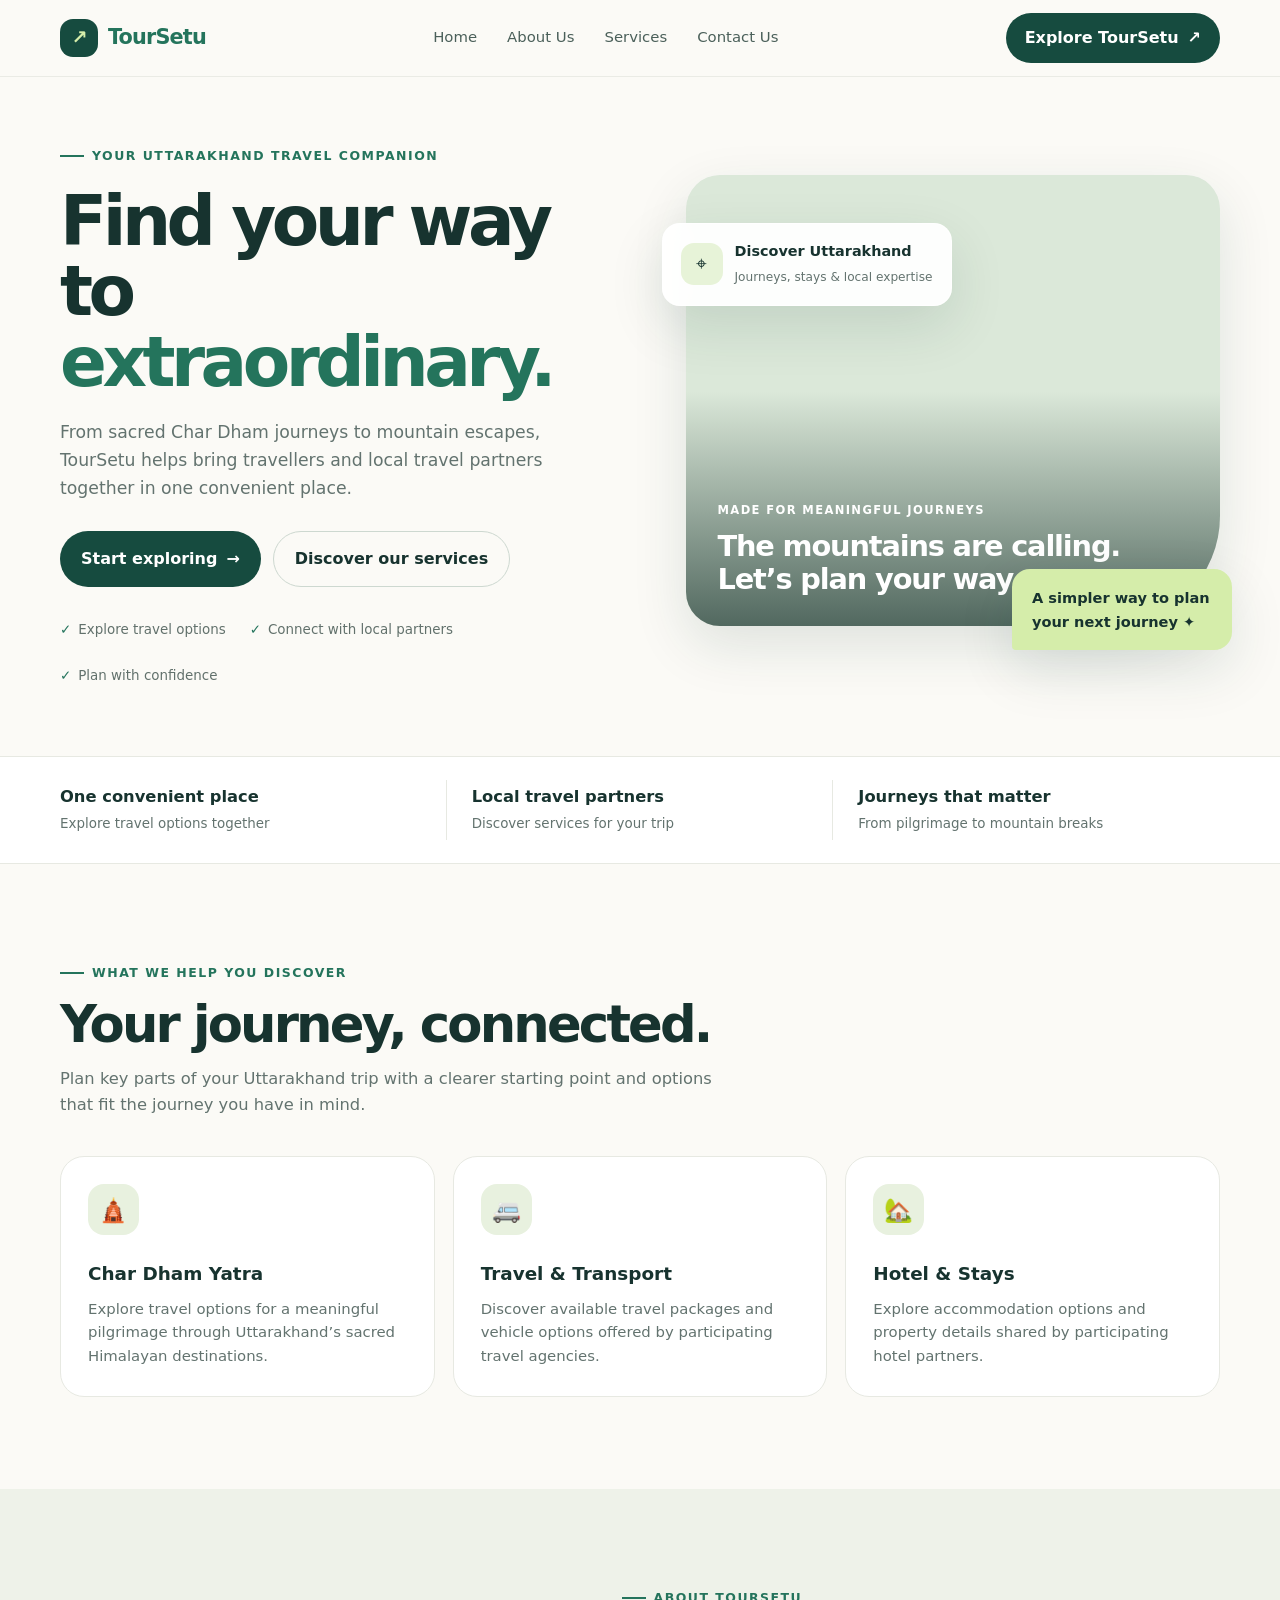
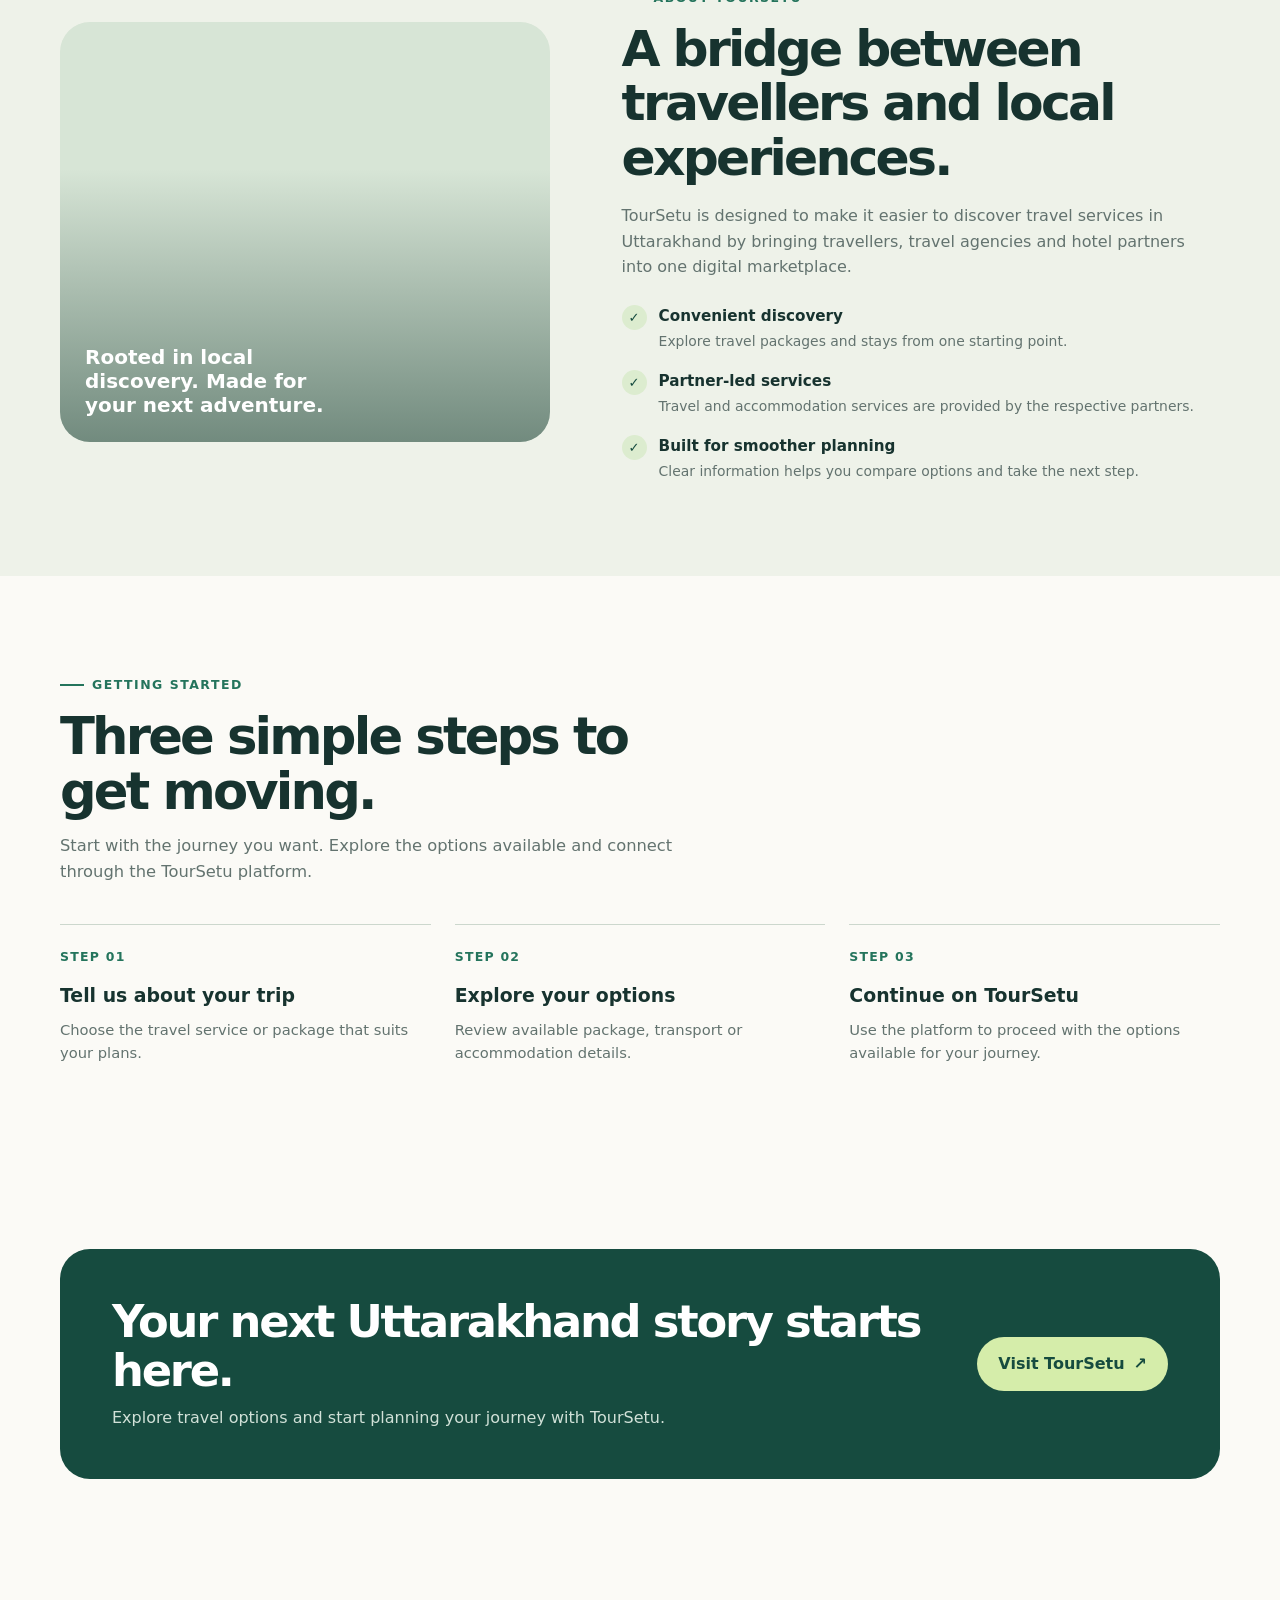
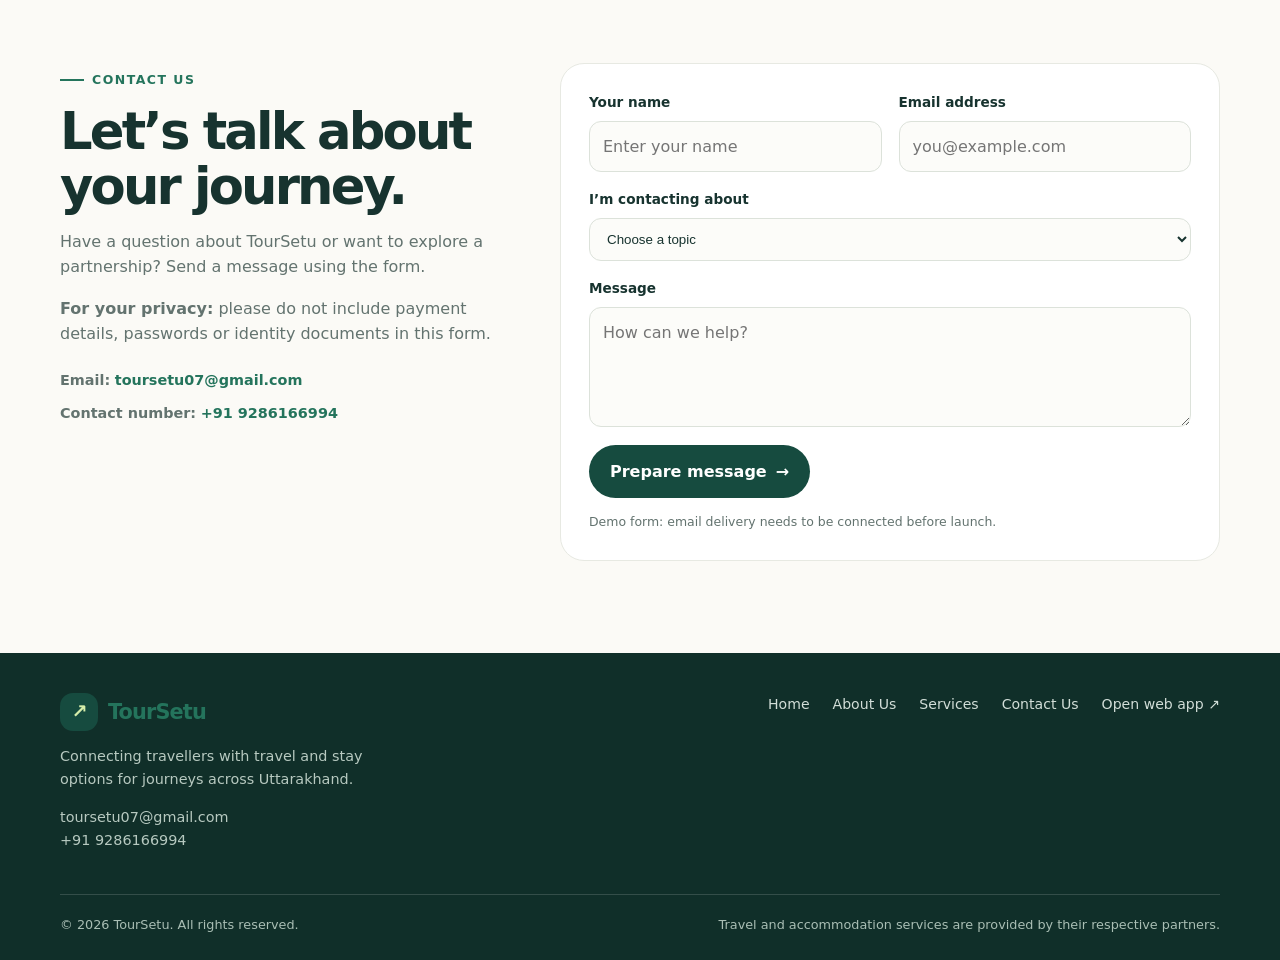
==== company-site/index.html @ 61f57a5e "Show TourSetu email and phone on company website" ====
<!doctype html>
<html lang="en">
<head>
  <meta charset="utf-8">
  <meta name="viewport" content="width=device-width, initial-scale=1">
  <meta name="theme-color" content="#123c35">
  <meta name="description" content="Discover Uttarakhand with TourSetu. Explore Char Dham Yatra travel packages, trusted travel agencies and stays in one place.">
  <title>TourSetu | Your Uttarakhand Journey Starts Here</title>
  <style>
    :root{--ink:#17332f;--muted:#63736f;--green:#164b3f;--green2:#24745c;--lime:#d5edaa;--cream:#fbfaf6;--line:#e7e9e2;--white:#fff;--shadow:0 20px 55px rgba(18,60,53,.12)}
    *{box-sizing:border-box}html{scroll-behavior:smooth;scroll-padding-top:84px}body{margin:0;background:var(--cream);color:var(--ink);font-family:Inter,ui-sans-serif,system-ui,-apple-system,BlinkMacSystemFont,"Segoe UI",sans-serif;line-height:1.6}a{color:inherit;text-decoration:none}button,input,textarea{font:inherit}.wrap{width:min(1160px,calc(100% - 40px));margin-inline:auto}
    .topbar{position:sticky;top:0;z-index:20;background:rgba(251,250,246,.93);backdrop-filter:blur(14px);border-bottom:1px solid rgba(231,233,226,.85)}.nav{height:76px;display:flex;align-items:center;justify-content:space-between;gap:24px}.brand{display:flex;align-items:center;gap:10px;font-weight:850;font-size:1.3rem;letter-spacing:-.04em}.brand-mark{width:38px;height:38px;border-radius:13px;background:var(--green);display:grid;place-items:center;color:var(--lime);font-size:1.2rem}.brand span:last-child{color:var(--green2)}.navlinks{display:flex;align-items:center;gap:30px;color:#4b605a;font-size:.93rem}.navlinks a:hover{color:var(--green2)}.nav-cta,.btn{display:inline-flex;align-items:center;justify-content:center;gap:9px;border:0;border-radius:999px;padding:12px 19px;font-weight:750;transition:transform .2s,background .2s;cursor:pointer}.nav-cta,.btn-primary{background:var(--green);color:white}.nav-cta:hover,.btn-primary:hover{background:#0d372e;transform:translateY(-1px)}.menu-toggle{display:none;border:1px solid var(--line);background:white;border-radius:12px;padding:9px 12px;color:var(--ink)}
    .hero{padding:62px 0 70px;overflow:hidden}.hero-grid{display:grid;grid-template-columns:1fr 1.02fr;gap:54px;align-items:center}.eyebrow{display:inline-flex;align-items:center;gap:8px;color:var(--green2);font-size:.78rem;font-weight:850;letter-spacing:.12em;text-transform:uppercase}.eyebrow:before{content:"";width:24px;height:2px;background:var(--green2)}h1,h2,h3,p{margin-top:0}h1{font-size:clamp(2.8rem,5.4vw,5.2rem);line-height:1.02;letter-spacing:-.065em;margin:20px 0 22px;max-width:630px}h1 em{font-style:normal;color:var(--green2)}.hero-copy{font-size:1.08rem;color:var(--muted);max-width:500px;margin-bottom:29px}.hero-actions{display:flex;gap:12px;flex-wrap:wrap}.btn{padding:14px 21px}.btn-outline{border:1px solid #cdd8d0;background:transparent;color:var(--ink)}.btn-outline:hover{background:#f0f4ed}.trust-row{display:flex;gap:24px;flex-wrap:wrap;margin-top:32px;color:#62716c;font-size:.84rem}.trust-row span{display:flex;align-items:center;gap:7px}.check{color:var(--green2);font-weight:900}
    .hero-visual{min-height:475px;position:relative}.hero-photo{position:absolute;inset:0 0 24px 24px;border-radius:34px 34px 110px 34px;background:#dbe8d9 url('https://images.unsplash.com/photo-1544735716-392fe2489ffa?auto=format&fit=crop&w=1200&q=85') center/cover no-repeat;box-shadow:var(--shadow)}.photo-shade{position:absolute;inset:0;border-radius:inherit;background:linear-gradient(180deg,transparent 48%,rgba(8,36,30,.65))}.photo-caption{position:absolute;bottom:30px;left:32px;right:32px;color:white}.photo-caption small{letter-spacing:.12em;text-transform:uppercase;font-weight:800;font-size:.72rem}.photo-caption h3{font-size:1.8rem;line-height:1.15;margin:8px 0 0;letter-spacing:-.04em}.floating-card{position:absolute;left:0;top:48px;padding:16px 18px;border:1px solid rgba(255,255,255,.75);background:rgba(255,255,255,.94);backdrop-filter:blur(10px);border-radius:18px;box-shadow:var(--shadow);display:flex;align-items:center;gap:12px}.floating-icon{width:42px;height:42px;display:grid;place-items:center;background:#e7f3d8;border-radius:13px;font-size:1.2rem}.floating-card strong{display:block;font-size:.9rem}.floating-card small{color:var(--muted);font-size:.76rem}.floating-note{position:absolute;right:-12px;bottom:0;background:var(--lime);padding:17px 20px;border-radius:18px 18px 18px 4px;max-width:220px;font-weight:750;font-size:.91rem;box-shadow:var(--shadow)}
    .stats{border-block:1px solid var(--line);background:#fff}.stats-grid{display:grid;grid-template-columns:repeat(3,1fr);padding:23px 0}.stat{padding:4px 25px;border-right:1px solid var(--line)}.stat:first-child{padding-left:0}.stat:last-child{border:0}.stat strong{display:block;font-size:1.02rem}.stat span{font-size:.84rem;color:var(--muted)}
    section.content-section{padding:92px 0}.section-head{max-width:660px;margin-bottom:38px}.section-head h2{font-size:clamp(2.1rem,4vw,3.25rem);line-height:1.08;letter-spacing:-.055em;margin:14px 0}.section-head p{color:var(--muted);font-size:1.02rem}.services-grid{display:grid;grid-template-columns:repeat(3,1fr);gap:18px}.service-card{padding:27px;border:1px solid var(--line);border-radius:24px;background:white;transition:transform .2s,box-shadow .2s}.service-card:hover{transform:translateY(-4px);box-shadow:var(--shadow)}.service-icon{width:51px;height:51px;border-radius:16px;display:grid;place-items:center;background:#e8f1df;font-size:1.45rem;margin-bottom:24px}.service-card h3{font-size:1.15rem;margin-bottom:9px}.service-card p{font-size:.93rem;color:var(--muted);margin-bottom:0}.about{background:#eef2e9}.about-grid{display:grid;grid-template-columns:.9fr 1.1fr;gap:72px;align-items:center}.about-art{min-height:420px;border-radius:30px;background:#d7e5d6 url('https://images.unsplash.com/photo-1519681393784-d120267933ba?auto=format&fit=crop&w=1000&q=85') center/cover no-repeat;position:relative;overflow:hidden}.about-art:after{content:"";position:absolute;inset:0;background:linear-gradient(180deg,transparent 35%,rgba(13,49,39,.5))}.about-label{position:absolute;z-index:1;bottom:25px;left:25px;color:#fff;font-size:1.25rem;font-weight:800;max-width:250px;line-height:1.2}.about-copy h2{font-size:clamp(2.1rem,4vw,3.15rem);line-height:1.08;letter-spacing:-.055em;margin:14px 0 18px}.about-copy p{color:var(--muted)}.value-list{list-style:none;padding:0;margin:24px 0 0;display:grid;gap:15px}.value-list li{display:flex;gap:12px;align-items:flex-start}.value-list .checkmark{flex:0 0 25px;width:25px;height:25px;border-radius:50%;background:#dceccf;display:grid;place-items:center;color:var(--green);font-size:.82rem;font-weight:900;margin-top:1px}.value-list strong{display:block;font-size:.95rem}.value-list small{color:var(--muted);font-size:.87rem}
    .steps-grid{display:grid;grid-template-columns:repeat(3,1fr);gap:24px}.step{border-top:1px solid #ccd7cd;padding-top:22px}.step-num{font-size:.78rem;color:var(--green2);font-weight:900;letter-spacing:.1em}.step h3{margin:13px 0 8px;font-size:1.18rem}.step p{font-size:.92rem;color:var(--muted);margin-bottom:0}
    .cta-band{background:var(--green);color:white;border-radius:30px;padding:48px 52px;display:flex;justify-content:space-between;align-items:center;gap:30px}.cta-band h2{font-size:clamp(1.8rem,3.5vw,2.8rem);line-height:1.1;letter-spacing:-.05em;margin:0 0 10px}.cta-band p{color:#d1e1d8;margin:0;max-width:570px}.cta-band .btn{background:var(--lime);color:var(--green);white-space:nowrap}.contact-grid{display:grid;grid-template-columns:.8fr 1.2fr;gap:60px}.contact-info h2{font-size:clamp(2.1rem,4vw,3.2rem);line-height:1.08;letter-spacing:-.055em;margin:14px 0}.contact-info p{color:var(--muted)}.contact-details{display:grid;gap:10px;margin-top:22px}.contact-details a{color:var(--green2);font-weight:750;overflow-wrap:anywhere}.contact-details a:hover{text-decoration:underline}.contact-details span{font-size:.9rem;color:var(--muted)}.contact-panel{background:#fff;border:1px solid var(--line);border-radius:24px;padding:28px}.form-grid{display:grid;grid-template-columns:1fr 1fr;gap:17px}.field{display:grid;gap:7px}.field.full{grid-column:1/-1}.field label{font-size:.85rem;font-weight:750}.field input,.field textarea,.field select{width:100%;border:1px solid #dce2da;background:#fcfcf9;border-radius:12px;padding:12px 13px;color:var(--ink);outline:none}.field input:focus,.field textarea:focus,.field select:focus{border-color:var(--green2);box-shadow:0 0 0 3px rgba(36,116,92,.12)}.field textarea{min-height:120px;resize:vertical}.form-foot{display:flex;align-items:center;gap:14px;flex-wrap:wrap;margin-top:18px}.form-note{font-size:.78rem;color:var(--muted)}.notice{display:none;margin-top:14px;padding:12px 14px;background:#f0f5e9;border-radius:12px;color:var(--green);font-size:.9rem}.footer{background:#102f29;color:#fff;padding:40px 0 24px}.footer-top{display:flex;justify-content:space-between;gap:30px;align-items:flex-start;padding-bottom:28px}.footer .brand{color:white}.footer p{color:#b7c9c0;max-width:360px;font-size:.9rem;margin-top:14px}.footer-links{display:flex;gap:23px;flex-wrap:wrap;color:#d2ded8;font-size:.88rem}.footer-bottom{border-top:1px solid rgba(255,255,255,.15);padding-top:20px;display:flex;justify-content:space-between;gap:15px;flex-wrap:wrap;color:#a9beb4;font-size:.8rem}
    @media(max-width:900px){.hero-grid{grid-template-columns:1fr;gap:34px}.hero{padding-top:45px}.hero-copy{max-width:650px}.hero-visual{min-height:430px}.hero-photo{inset:0 8px 20px 18px}.floating-note{right:0}.about-grid{gap:35px}.contact-grid{gap:30px}.cta-band{padding:38px}.navlinks{gap:18px}}
    @media(max-width:700px){.wrap{width:min(100% - 30px,560px)}.nav{height:68px}.menu-toggle{display:inline-flex}.nav-cta{display:none}.navlinks{display:none;position:absolute;top:68px;left:0;right:0;background:var(--cream);padding:18px 22px 24px;border-bottom:1px solid var(--line);flex-direction:column;align-items:stretch;gap:0}.navlinks.open{display:flex}.navlinks a{padding:12px 4px}.navlinks a:last-child{display:block}.hero{padding:40px 0 48px}h1{font-size:clamp(2.65rem,12vw,4rem)}.hero-copy{font-size:1rem}.hero-visual{min-height:350px}.hero-photo{border-radius:26px 26px 75px 26px;inset:0 0 18px 8px}.floating-card{top:22px;padding:12px}.floating-icon{width:36px;height:36px}.floating-note{right:0;max-width:175px;font-size:.8rem;padding:13px 14px}.photo-caption{left:22px;bottom:24px}.photo-caption h3{font-size:1.45rem}.stats-grid{grid-template-columns:1fr;gap:0;padding:10px 0}.stat,.stat:first-child{padding:13px 2px;border-right:0;border-bottom:1px solid var(--line)}.stat:last-child{border-bottom:0}.services-grid,.steps-grid{grid-template-columns:1fr}.service-card{padding:23px}.content-section{padding:65px 0!important}.about-grid,.contact-grid{grid-template-columns:1fr}.about-art{min-height:300px;order:2}.about-copy{order:1}.cta-band{padding:30px 24px;display:block}.cta-band .btn{margin-top:22px}.contact-panel{padding:20px}.form-grid{grid-template-columns:1fr}.field.full{grid-column:auto}.footer-top{display:block}.footer-links{margin-top:24px;gap:15px}.footer-bottom{display:block}.footer-bottom span{display:block;margin-top:7px}}
    @media(prefers-reduced-motion:reduce){*,*::before,*::after{scroll-behavior:auto!important;transition:none!important}}
  </style>
</head>
<body>
  <header class="topbar">
    <div class="wrap nav">
      <a class="brand" href="#home" aria-label="TourSetu home"><span class="brand-mark" aria-hidden="true">↗</span><span>Tour<span>Setu</span></span></a>
      <button class="menu-toggle" type="button" aria-expanded="false" aria-controls="navlinks">Menu ☰</button>
      <nav class="navlinks" id="navlinks" aria-label="Main navigation">
        <a href="#home">Home</a><a href="#about">About Us</a><a href="#services">Services</a><a href="#contact">Contact Us</a>
      </nav>
      <a class="nav-cta" href="https://toursetu.pages.dev/" target="_blank" rel="noopener noreferrer">Explore TourSetu <span aria-hidden="true">↗</span></a>
    </div>
  </header>
  <main>
    <section class="hero" id="home">
      <div class="wrap hero-grid">
        <div>
          <div class="eyebrow">Your Uttarakhand travel companion</div>
          <h1>Find your way to <em>extraordinary.</em></h1>
          <p class="hero-copy">From sacred Char Dham journeys to mountain escapes, TourSetu helps bring travellers and local travel partners together in one convenient place.</p>
          <div class="hero-actions"><a class="btn btn-primary" href="https://toursetu.pages.dev/" target="_blank" rel="noopener noreferrer">Start exploring <span aria-hidden="true">→</span></a><a class="btn btn-outline" href="#services">Discover our services</a></div>
          <div class="trust-row"><span><b class="check">✓</b> Explore travel options</span><span><b class="check">✓</b> Connect with local partners</span><span><b class="check">✓</b> Plan with confidence</span></div>
        </div>
        <div class="hero-visual" aria-label="Scenic Himalayan mountains">
          <div class="hero-photo"><div class="photo-shade"></div><div class="photo-caption"><small>Made for meaningful journeys</small><h3>The mountains are calling.<br>Let’s plan your way.</h3></div></div>
          <div class="floating-card"><div class="floating-icon" aria-hidden="true">⌖</div><div><strong>Discover Uttarakhand</strong><small>Journeys, stays & local expertise</small></div></div>
          <div class="floating-note">A simpler way to plan your next journey ✦</div>
        </div>
      </div>
    </section>
    <div class="stats"><div class="wrap stats-grid"><div class="stat"><strong>One convenient place</strong><span>Explore travel options together</span></div><div class="stat"><strong>Local travel partners</strong><span>Discover services for your trip</span></div><div class="stat"><strong>Journeys that matter</strong><span>From pilgrimage to mountain breaks</span></div></div></div>
    <section class="content-section" id="services">
      <div class="wrap">
        <div class="section-head"><div class="eyebrow">What we help you discover</div><h2>Your journey, connected.</h2><p>Plan key parts of your Uttarakhand trip with a clearer starting point and options that fit the journey you have in mind.</p></div>
        <div class="services-grid">
          <article class="service-card"><div class="service-icon" aria-hidden="true">🛕</div><h3>Char Dham Yatra</h3><p>Explore travel options for a meaningful pilgrimage through Uttarakhand’s sacred Himalayan destinations.</p></article>
          <article class="service-card"><div class="service-icon" aria-hidden="true">🚐</div><h3>Travel & Transport</h3><p>Discover available travel packages and vehicle options offered by participating travel agencies.</p></article>
          <article class="service-card"><div class="service-icon" aria-hidden="true">🏡</div><h3>Hotel & Stays</h3><p>Explore accommodation options and property details shared by participating hotel partners.</p></article>
        </div>
      </div>
    </section>
    <section class="content-section about" id="about">
      <div class="wrap about-grid">
        <div class="about-art" role="img" aria-label="A dramatic Himalayan mountain landscape"><div class="about-label">Rooted in local discovery. Made for your next adventure.</div></div>
        <div class="about-copy"><div class="eyebrow">About TourSetu</div><h2>A bridge between travellers and local experiences.</h2><p>TourSetu is designed to make it easier to discover travel services in Uttarakhand by bringing travellers, travel agencies and hotel partners into one digital marketplace.</p><ul class="value-list"><li><span class="checkmark">✓</span><div><strong>Convenient discovery</strong><small>Explore travel packages and stays from one starting point.</small></div></li><li><span class="checkmark">✓</span><div><strong>Partner-led services</strong><small>Travel and accommodation services are provided by the respective partners.</small></div></li><li><span class="checkmark">✓</span><div><strong>Built for smoother planning</strong><small>Clear information helps you compare options and take the next step.</small></div></li></ul></div>
      </div>
    </section>
    <section class="content-section" id="how-it-works">
      <div class="wrap"><div class="section-head"><div class="eyebrow">Getting started</div><h2>Three simple steps to get moving.</h2><p>Start with the journey you want. Explore the options available and connect through the TourSetu platform.</p></div>
        <div class="steps-grid"><article class="step"><div class="step-num">STEP 01</div><h3>Tell us about your trip</h3><p>Choose the travel service or package that suits your plans.</p></article><article class="step"><div class="step-num">STEP 02</div><h3>Explore your options</h3><p>Review available package, transport or accommodation details.</p></article><article class="step"><div class="step-num">STEP 03</div><h3>Continue on TourSetu</h3><p>Use the platform to proceed with the options available for your journey.</p></article></div>
      </div>
    </section>
    <section class="content-section" aria-label="Explore TourSetu"><div class="wrap"><div class="cta-band"><div><h2>Your next Uttarakhand story starts here.</h2><p>Explore travel options and start planning your journey with TourSetu.</p></div><a class="btn" href="https://toursetu.pages.dev/" target="_blank" rel="noopener noreferrer">Visit TourSetu <span aria-hidden="true">↗</span></a></div></div></section>
    <section class="content-section" id="contact">
      <div class="wrap contact-grid"><div class="contact-info"><div class="eyebrow">Contact us</div><h2>Let’s talk about your journey.</h2><p>Have a question about TourSetu or want to explore a partnership? Send a message using the form.</p><p><strong>For your privacy:</strong> please do not include payment details, passwords or identity documents in this form.</p><div class="contact-details" aria-label="TourSetu contact details"><span><strong>Email:</strong> <a href="mailto:toursetu07@gmail.com">toursetu07@gmail.com</a></span><span><strong>Contact number:</strong> <a href="tel:+919286166994">+91 9286166994</a></span></div></div>
        <div class="contact-panel"><form id="contact-form"><div class="form-grid"><div class="field"><label for="name">Your name</label><input id="name" name="name" autocomplete="name" required maxlength="100" placeholder="Enter your name"></div><div class="field"><label for="email">Email address</label><input id="email" name="email" type="email" autocomplete="email" required maxlength="254" placeholder="you@example.com"></div><div class="field full"><label for="topic">I’m contacting about</label><select id="topic" name="topic" required><option value="">Choose a topic</option><option>Travel enquiry</option><option>Hotel partnership</option><option>Travel agency partnership</option><option>General question</option></select></div><div class="field full"><label for="message">Message</label><textarea id="message" name="message" required maxlength="2000" placeholder="How can we help?"></textarea></div></div><div class="form-foot"><button class="btn btn-primary" type="submit">Prepare message <span aria-hidden="true">→</span></button><span class="form-note">Demo form: email delivery needs to be connected before launch.</span></div><div class="notice" id="form-notice" role="status" aria-live="polite"></div></form></div>
      </div>
    </section>
  </main>
  <footer class="footer"><div class="wrap"><div class="footer-top"><div><a class="brand" href="#home"><span class="brand-mark" aria-hidden="true">↗</span><span>Tour<span>Setu</span></span></a><p>Connecting travellers with travel and stay options for journeys across Uttarakhand.</p><p><a href="mailto:toursetu07@gmail.com">toursetu07@gmail.com</a><br><a href="tel:+919286166994">+91 9286166994</a></p></div><nav class="footer-links" aria-label="Footer navigation"><a href="#home">Home</a><a href="#about">About Us</a><a href="#services">Services</a><a href="#contact">Contact Us</a><a href="https://toursetu.pages.dev/" target="_blank" rel="noopener noreferrer">Open web app ↗</a></nav></div><div class="footer-bottom"><span>© <span id="year"></span> TourSetu. All rights reserved.</span><span>Travel and accommodation services are provided by their respective partners.</span></div></div></footer>
  <script>
    (() => {
      const toggle = document.querySelector('.menu-toggle');
      const nav = document.querySelector('#navlinks');
      toggle.addEventListener('click', () => {
        const open = nav.classList.toggle('open');
        toggle.setAttribute('aria-expanded', String(open));
        toggle.textContent = open ? 'Close ✕' : 'Menu ☰';
      });
      nav.querySelectorAll('a').forEach(link => link.addEventListener('click', () => {
        nav.classList.remove('open');
        toggle.setAttribute('aria-expanded', 'false');
        toggle.textContent = 'Menu ☰';
      }));
      document.querySelector('#year').textContent = new Date().getFullYear();
      document.querySelector('#contact-form').addEventListener('submit', event => {
        event.preventDefault();
        const form = event.currentTarget;
        if (!form.reportValidity()) return;
        const notice = document.querySelector('#form-notice');
        notice.textContent = 'Thanks! The page design is ready, but this demo form does not send or store messages yet. Connect an approved email service or secure backend before publishing.';
        notice.style.display = 'block';
      });
    })();
  </script>
</body>
</html>
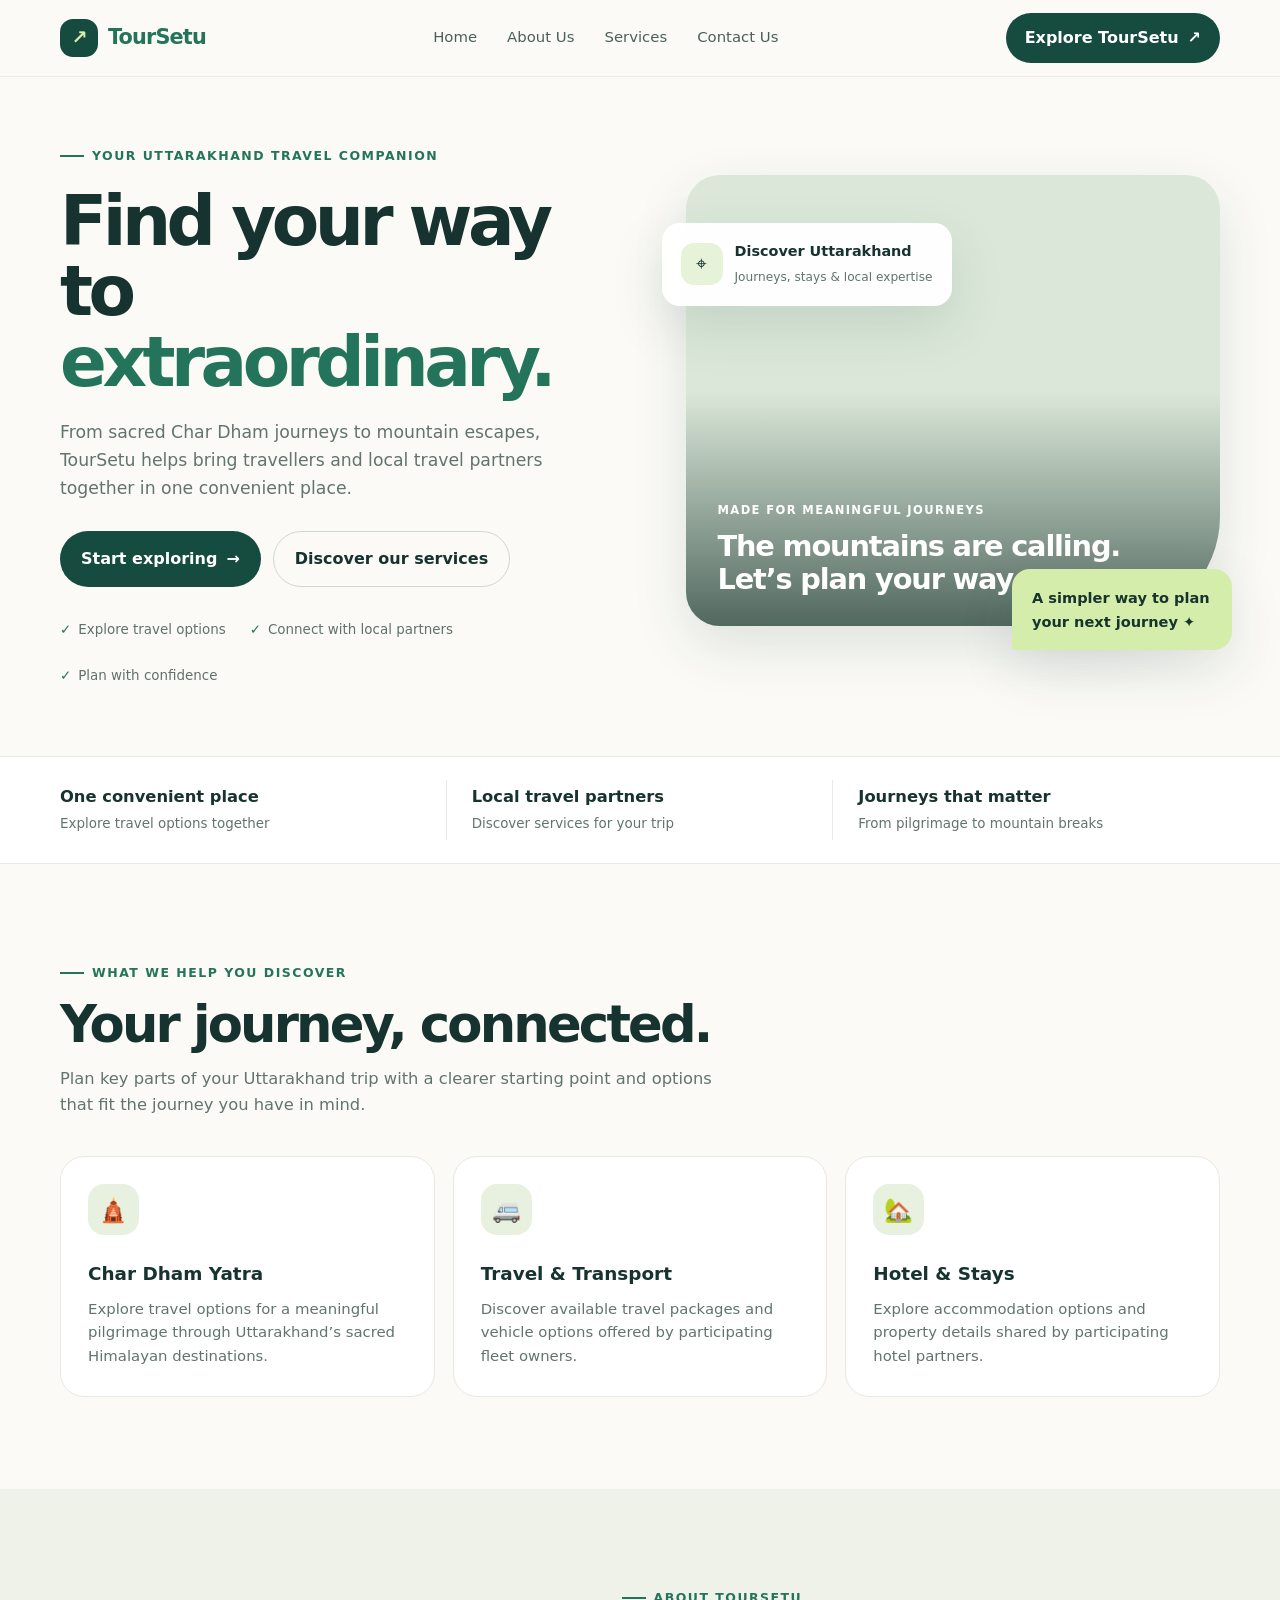
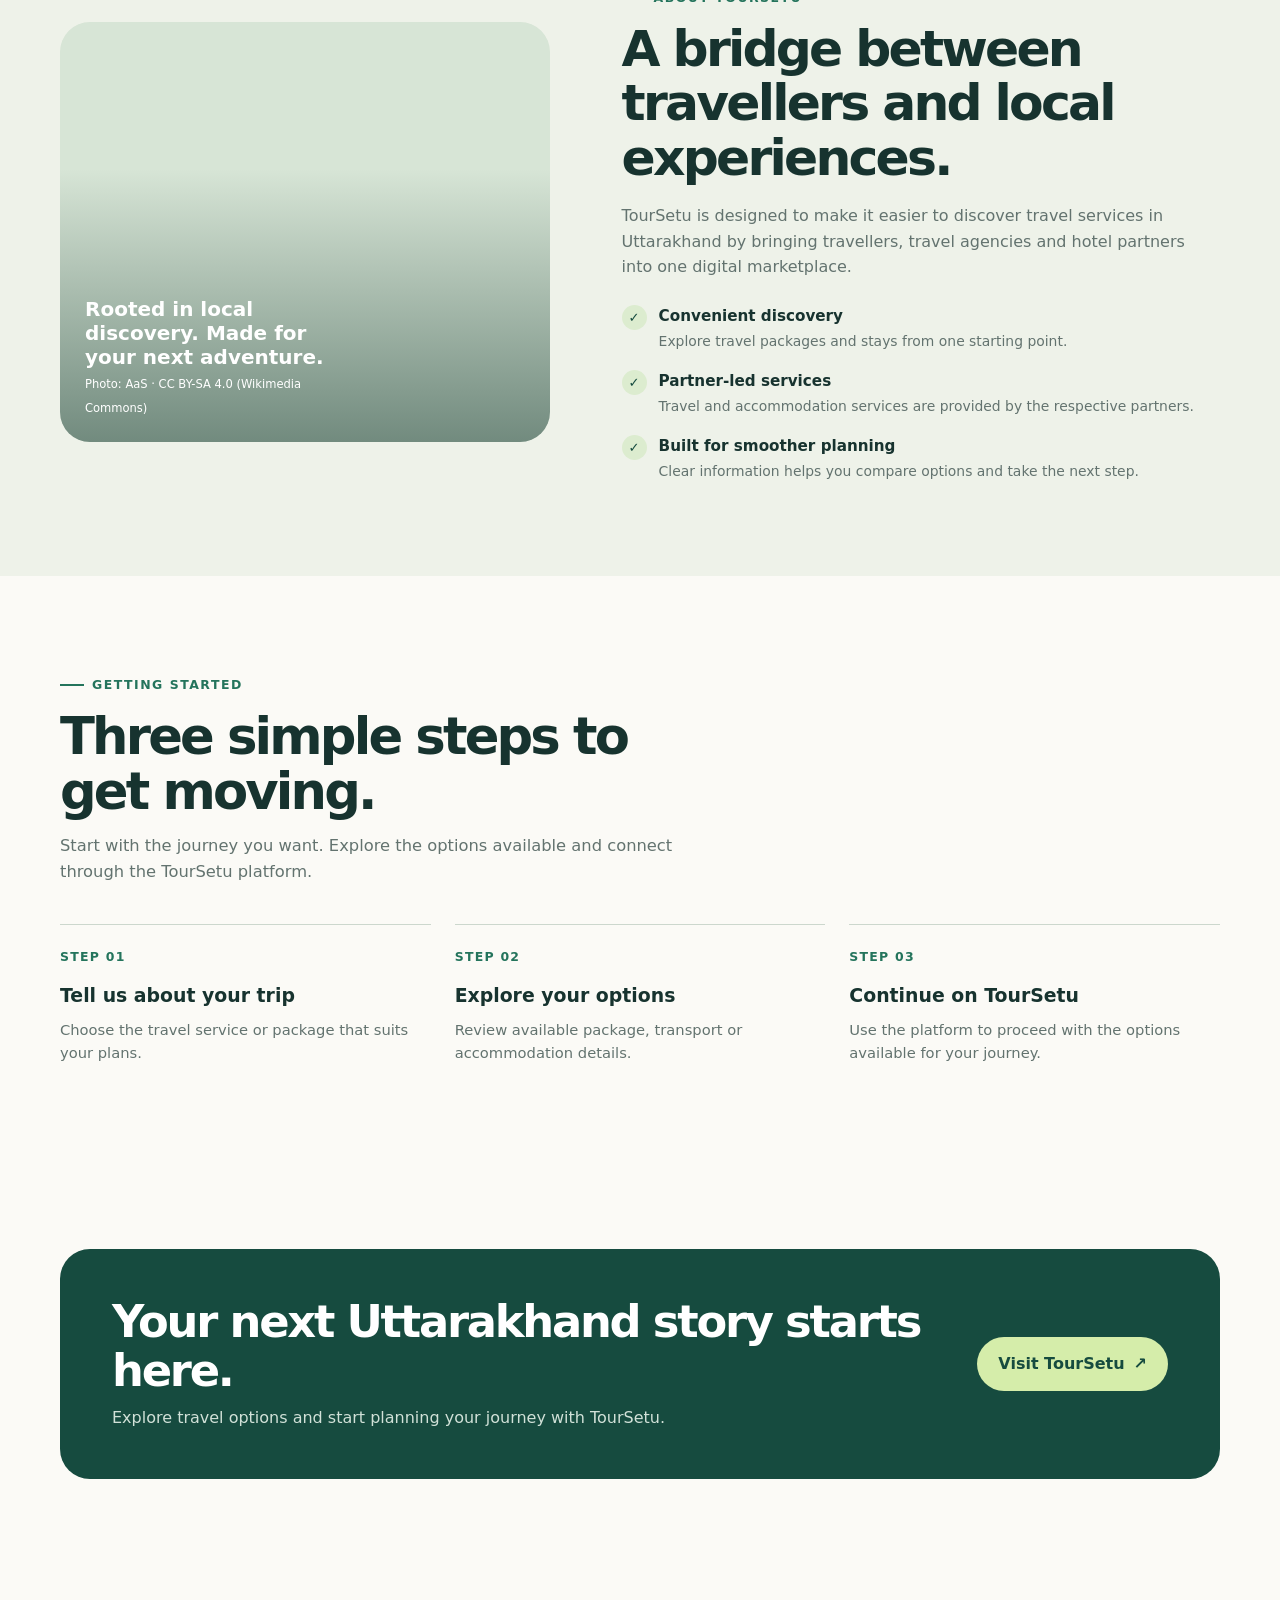
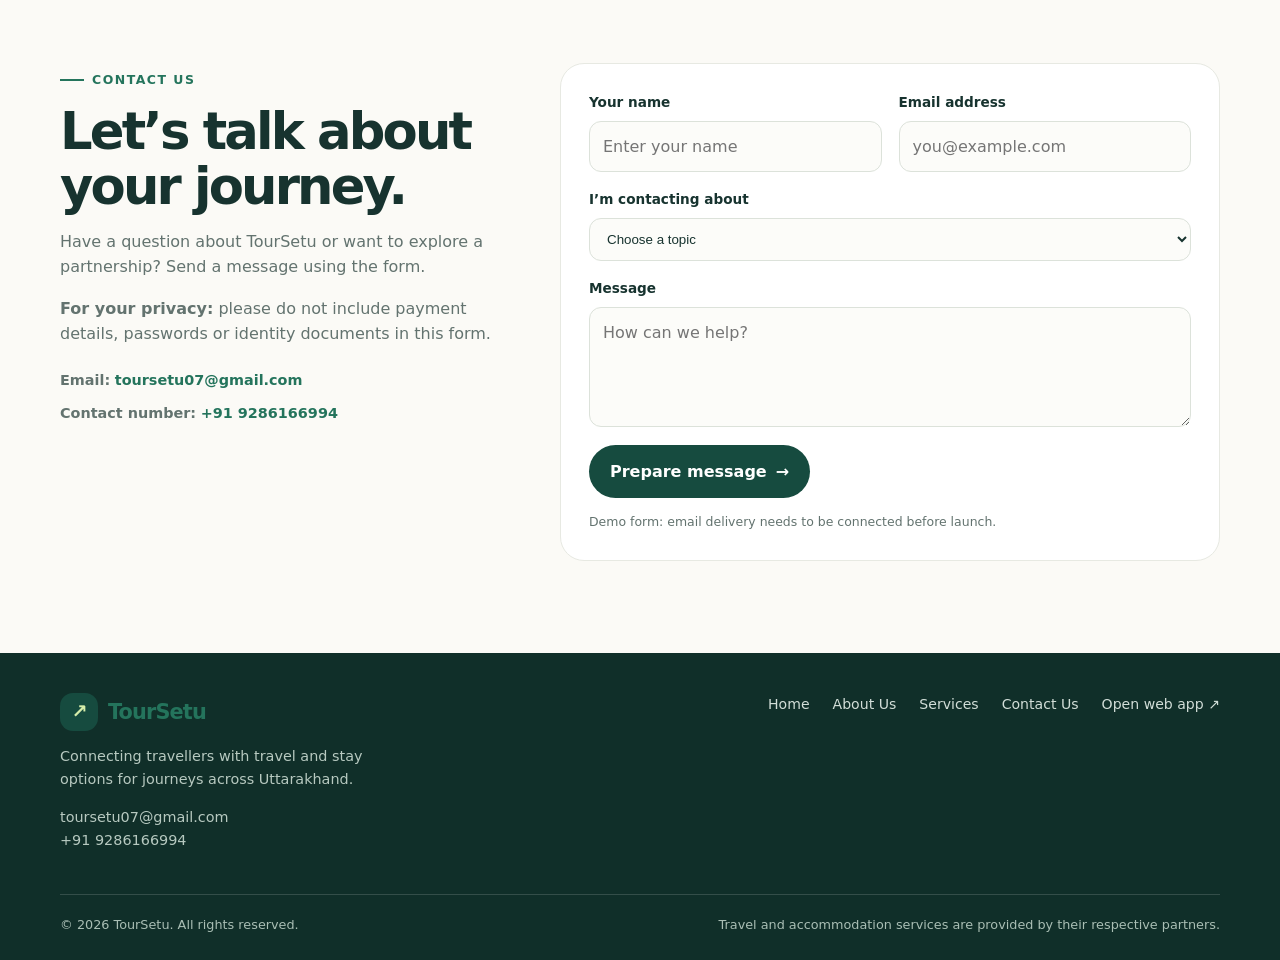
==== commit cd549ba4: "Use Yamunotri temple image and update fleet owner wording" ====
--- a/company-site/index.html
+++ b/company-site/index.html
@@ -13,7 +13,7 @@
     .hero{padding:62px 0 70px;overflow:hidden}.hero-grid{display:grid;grid-template-columns:1fr 1.02fr;gap:54px;align-items:center}.eyebrow{display:inline-flex;align-items:center;gap:8px;color:var(--green2);font-size:.78rem;font-weight:850;letter-spacing:.12em;text-transform:uppercase}.eyebrow:before{content:"";width:24px;height:2px;background:var(--green2)}h1,h2,h3,p{margin-top:0}h1{font-size:clamp(2.8rem,5.4vw,5.2rem);line-height:1.02;letter-spacing:-.065em;margin:20px 0 22px;max-width:630px}h1 em{font-style:normal;color:var(--green2)}.hero-copy{font-size:1.08rem;color:var(--muted);max-width:500px;margin-bottom:29px}.hero-actions{display:flex;gap:12px;flex-wrap:wrap}.btn{padding:14px 21px}.btn-outline{border:1px solid #cdd8d0;background:transparent;color:var(--ink)}.btn-outline:hover{background:#f0f4ed}.trust-row{display:flex;gap:24px;flex-wrap:wrap;margin-top:32px;color:#62716c;font-size:.84rem}.trust-row span{display:flex;align-items:center;gap:7px}.check{color:var(--green2);font-weight:900}
     .hero-visual{min-height:475px;position:relative}.hero-photo{position:absolute;inset:0 0 24px 24px;border-radius:34px 34px 110px 34px;background:#dbe8d9 url('https://images.unsplash.com/photo-1544735716-392fe2489ffa?auto=format&fit=crop&w=1200&q=85') center/cover no-repeat;box-shadow:var(--shadow)}.photo-shade{position:absolute;inset:0;border-radius:inherit;background:linear-gradient(180deg,transparent 48%,rgba(8,36,30,.65))}.photo-caption{position:absolute;bottom:30px;left:32px;right:32px;color:white}.photo-caption small{letter-spacing:.12em;text-transform:uppercase;font-weight:800;font-size:.72rem}.photo-caption h3{font-size:1.8rem;line-height:1.15;margin:8px 0 0;letter-spacing:-.04em}.floating-card{position:absolute;left:0;top:48px;padding:16px 18px;border:1px solid rgba(255,255,255,.75);background:rgba(255,255,255,.94);backdrop-filter:blur(10px);border-radius:18px;box-shadow:var(--shadow);display:flex;align-items:center;gap:12px}.floating-icon{width:42px;height:42px;display:grid;place-items:center;background:#e7f3d8;border-radius:13px;font-size:1.2rem}.floating-card strong{display:block;font-size:.9rem}.floating-card small{color:var(--muted);font-size:.76rem}.floating-note{position:absolute;right:-12px;bottom:0;background:var(--lime);padding:17px 20px;border-radius:18px 18px 18px 4px;max-width:220px;font-weight:750;font-size:.91rem;box-shadow:var(--shadow)}
     .stats{border-block:1px solid var(--line);background:#fff}.stats-grid{display:grid;grid-template-columns:repeat(3,1fr);padding:23px 0}.stat{padding:4px 25px;border-right:1px solid var(--line)}.stat:first-child{padding-left:0}.stat:last-child{border:0}.stat strong{display:block;font-size:1.02rem}.stat span{font-size:.84rem;color:var(--muted)}
-    section.content-section{padding:92px 0}.section-head{max-width:660px;margin-bottom:38px}.section-head h2{font-size:clamp(2.1rem,4vw,3.25rem);line-height:1.08;letter-spacing:-.055em;margin:14px 0}.section-head p{color:var(--muted);font-size:1.02rem}.services-grid{display:grid;grid-template-columns:repeat(3,1fr);gap:18px}.service-card{padding:27px;border:1px solid var(--line);border-radius:24px;background:white;transition:transform .2s,box-shadow .2s}.service-card:hover{transform:translateY(-4px);box-shadow:var(--shadow)}.service-icon{width:51px;height:51px;border-radius:16px;display:grid;place-items:center;background:#e8f1df;font-size:1.45rem;margin-bottom:24px}.service-card h3{font-size:1.15rem;margin-bottom:9px}.service-card p{font-size:.93rem;color:var(--muted);margin-bottom:0}.about{background:#eef2e9}.about-grid{display:grid;grid-template-columns:.9fr 1.1fr;gap:72px;align-items:center}.about-art{min-height:420px;border-radius:30px;background:#d7e5d6 url('https://images.unsplash.com/photo-1519681393784-d120267933ba?auto=format&fit=crop&w=1000&q=85') center/cover no-repeat;position:relative;overflow:hidden}.about-art:after{content:"";position:absolute;inset:0;background:linear-gradient(180deg,transparent 35%,rgba(13,49,39,.5))}.about-label{position:absolute;z-index:1;bottom:25px;left:25px;color:#fff;font-size:1.25rem;font-weight:800;max-width:250px;line-height:1.2}.about-copy h2{font-size:clamp(2.1rem,4vw,3.15rem);line-height:1.08;letter-spacing:-.055em;margin:14px 0 18px}.about-copy p{color:var(--muted)}.value-list{list-style:none;padding:0;margin:24px 0 0;display:grid;gap:15px}.value-list li{display:flex;gap:12px;align-items:flex-start}.value-list .checkmark{flex:0 0 25px;width:25px;height:25px;border-radius:50%;background:#dceccf;display:grid;place-items:center;color:var(--green);font-size:.82rem;font-weight:900;margin-top:1px}.value-list strong{display:block;font-size:.95rem}.value-list small{color:var(--muted);font-size:.87rem}
+    section.content-section{padding:92px 0}.section-head{max-width:660px;margin-bottom:38px}.section-head h2{font-size:clamp(2.1rem,4vw,3.25rem);line-height:1.08;letter-spacing:-.055em;margin:14px 0}.section-head p{color:var(--muted);font-size:1.02rem}.services-grid{display:grid;grid-template-columns:repeat(3,1fr);gap:18px}.service-card{padding:27px;border:1px solid var(--line);border-radius:24px;background:white;transition:transform .2s,box-shadow .2s}.service-card:hover{transform:translateY(-4px);box-shadow:var(--shadow)}.service-icon{width:51px;height:51px;border-radius:16px;display:grid;place-items:center;background:#e8f1df;font-size:1.45rem;margin-bottom:24px}.service-card h3{font-size:1.15rem;margin-bottom:9px}.service-card p{font-size:.93rem;color:var(--muted);margin-bottom:0}.about{background:#eef2e9}.about-grid{display:grid;grid-template-columns:.9fr 1.1fr;gap:72px;align-items:center}.about-art{min-height:420px;border-radius:30px;background:#d7e5d6 url('https://commons.wikimedia.org/wiki/Special:FilePath/Yamunotri_shrine.jpg') center/cover no-repeat;position:relative;overflow:hidden}.about-art:after{content:"";position:absolute;inset:0;background:linear-gradient(180deg,transparent 35%,rgba(13,49,39,.5))}.about-label{position:absolute;z-index:1;bottom:25px;left:25px;color:#fff;font-size:1.25rem;font-weight:800;max-width:250px;line-height:1.2}.about-copy h2{font-size:clamp(2.1rem,4vw,3.15rem);line-height:1.08;letter-spacing:-.055em;margin:14px 0 18px}.about-copy p{color:var(--muted)}.value-list{list-style:none;padding:0;margin:24px 0 0;display:grid;gap:15px}.value-list li{display:flex;gap:12px;align-items:flex-start}.value-list .checkmark{flex:0 0 25px;width:25px;height:25px;border-radius:50%;background:#dceccf;display:grid;place-items:center;color:var(--green);font-size:.82rem;font-weight:900;margin-top:1px}.value-list strong{display:block;font-size:.95rem}.value-list small{color:var(--muted);font-size:.87rem}
     .steps-grid{display:grid;grid-template-columns:repeat(3,1fr);gap:24px}.step{border-top:1px solid #ccd7cd;padding-top:22px}.step-num{font-size:.78rem;color:var(--green2);font-weight:900;letter-spacing:.1em}.step h3{margin:13px 0 8px;font-size:1.18rem}.step p{font-size:.92rem;color:var(--muted);margin-bottom:0}
     .cta-band{background:var(--green);color:white;border-radius:30px;padding:48px 52px;display:flex;justify-content:space-between;align-items:center;gap:30px}.cta-band h2{font-size:clamp(1.8rem,3.5vw,2.8rem);line-height:1.1;letter-spacing:-.05em;margin:0 0 10px}.cta-band p{color:#d1e1d8;margin:0;max-width:570px}.cta-band .btn{background:var(--lime);color:var(--green);white-space:nowrap}.contact-grid{display:grid;grid-template-columns:.8fr 1.2fr;gap:60px}.contact-info h2{font-size:clamp(2.1rem,4vw,3.2rem);line-height:1.08;letter-spacing:-.055em;margin:14px 0}.contact-info p{color:var(--muted)}.contact-details{display:grid;gap:10px;margin-top:22px}.contact-details a{color:var(--green2);font-weight:750;overflow-wrap:anywhere}.contact-details a:hover{text-decoration:underline}.contact-details span{font-size:.9rem;color:var(--muted)}.contact-panel{background:#fff;border:1px solid var(--line);border-radius:24px;padding:28px}.form-grid{display:grid;grid-template-columns:1fr 1fr;gap:17px}.field{display:grid;gap:7px}.field.full{grid-column:1/-1}.field label{font-size:.85rem;font-weight:750}.field input,.field textarea,.field select{width:100%;border:1px solid #dce2da;background:#fcfcf9;border-radius:12px;padding:12px 13px;color:var(--ink);outline:none}.field input:focus,.field textarea:focus,.field select:focus{border-color:var(--green2);box-shadow:0 0 0 3px rgba(36,116,92,.12)}.field textarea{min-height:120px;resize:vertical}.form-foot{display:flex;align-items:center;gap:14px;flex-wrap:wrap;margin-top:18px}.form-note{font-size:.78rem;color:var(--muted)}.notice{display:none;margin-top:14px;padding:12px 14px;background:#f0f5e9;border-radius:12px;color:var(--green);font-size:.9rem}.footer{background:#102f29;color:#fff;padding:40px 0 24px}.footer-top{display:flex;justify-content:space-between;gap:30px;align-items:flex-start;padding-bottom:28px}.footer .brand{color:white}.footer p{color:#b7c9c0;max-width:360px;font-size:.9rem;margin-top:14px}.footer-links{display:flex;gap:23px;flex-wrap:wrap;color:#d2ded8;font-size:.88rem}.footer-bottom{border-top:1px solid rgba(255,255,255,.15);padding-top:20px;display:flex;justify-content:space-between;gap:15px;flex-wrap:wrap;color:#a9beb4;font-size:.8rem}
     @media(max-width:900px){.hero-grid{grid-template-columns:1fr;gap:34px}.hero{padding-top:45px}.hero-copy{max-width:650px}.hero-visual{min-height:430px}.hero-photo{inset:0 8px 20px 18px}.floating-note{right:0}.about-grid{gap:35px}.contact-grid{gap:30px}.cta-band{padding:38px}.navlinks{gap:18px}}
@@ -55,14 +55,14 @@
         <div class="section-head"><div class="eyebrow">What we help you discover</div><h2>Your journey, connected.</h2><p>Plan key parts of your Uttarakhand trip with a clearer starting point and options that fit the journey you have in mind.</p></div>
         <div class="services-grid">
           <article class="service-card"><div class="service-icon" aria-hidden="true">🛕</div><h3>Char Dham Yatra</h3><p>Explore travel options for a meaningful pilgrimage through Uttarakhand’s sacred Himalayan destinations.</p></article>
-          <article class="service-card"><div class="service-icon" aria-hidden="true">🚐</div><h3>Travel & Transport</h3><p>Discover available travel packages and vehicle options offered by participating travel agencies.</p></article>
+          <article class="service-card"><div class="service-icon" aria-hidden="true">🚐</div><h3>Travel & Transport</h3><p>Discover available travel packages and vehicle options offered by participating fleet owners.</p></article>
           <article class="service-card"><div class="service-icon" aria-hidden="true">🏡</div><h3>Hotel & Stays</h3><p>Explore accommodation options and property details shared by participating hotel partners.</p></article>
         </div>
       </div>
     </section>
     <section class="content-section about" id="about">
       <div class="wrap about-grid">
-        <div class="about-art" role="img" aria-label="A dramatic Himalayan mountain landscape"><div class="about-label">Rooted in local discovery. Made for your next adventure.</div></div>
+        <div class="about-art" role="img" aria-label="Yamunotri Temple in Uttarakhand"><div class="about-label">Rooted in local discovery. Made for your next adventure.<br><small style="font-size:.72rem;font-weight:500">Photo: AaS · CC BY-SA 4.0 (Wikimedia Commons)</small></div></div>
         <div class="about-copy"><div class="eyebrow">About TourSetu</div><h2>A bridge between travellers and local experiences.</h2><p>TourSetu is designed to make it easier to discover travel services in Uttarakhand by bringing travellers, travel agencies and hotel partners into one digital marketplace.</p><ul class="value-list"><li><span class="checkmark">✓</span><div><strong>Convenient discovery</strong><small>Explore travel packages and stays from one starting point.</small></div></li><li><span class="checkmark">✓</span><div><strong>Partner-led services</strong><small>Travel and accommodation services are provided by the respective partners.</small></div></li><li><span class="checkmark">✓</span><div><strong>Built for smoother planning</strong><small>Clear information helps you compare options and take the next step.</small></div></li></ul></div>
       </div>
     </section>
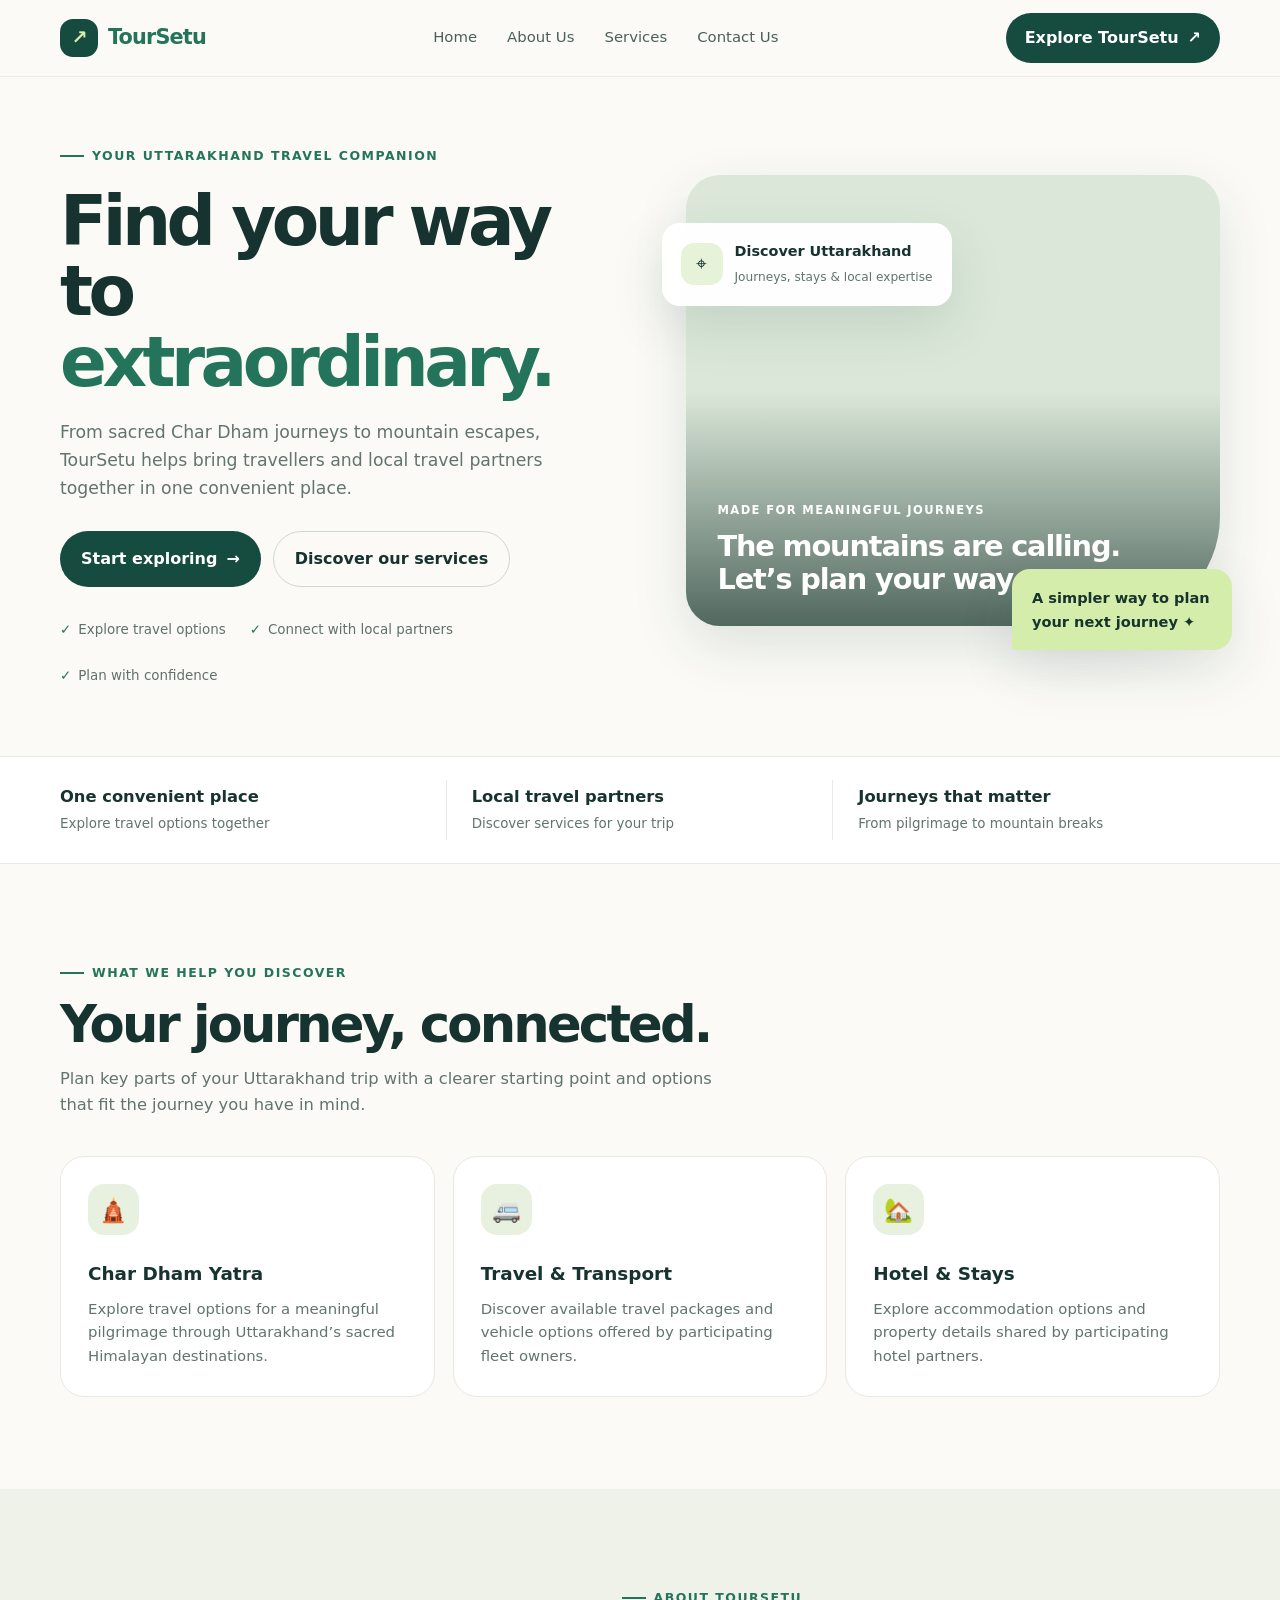
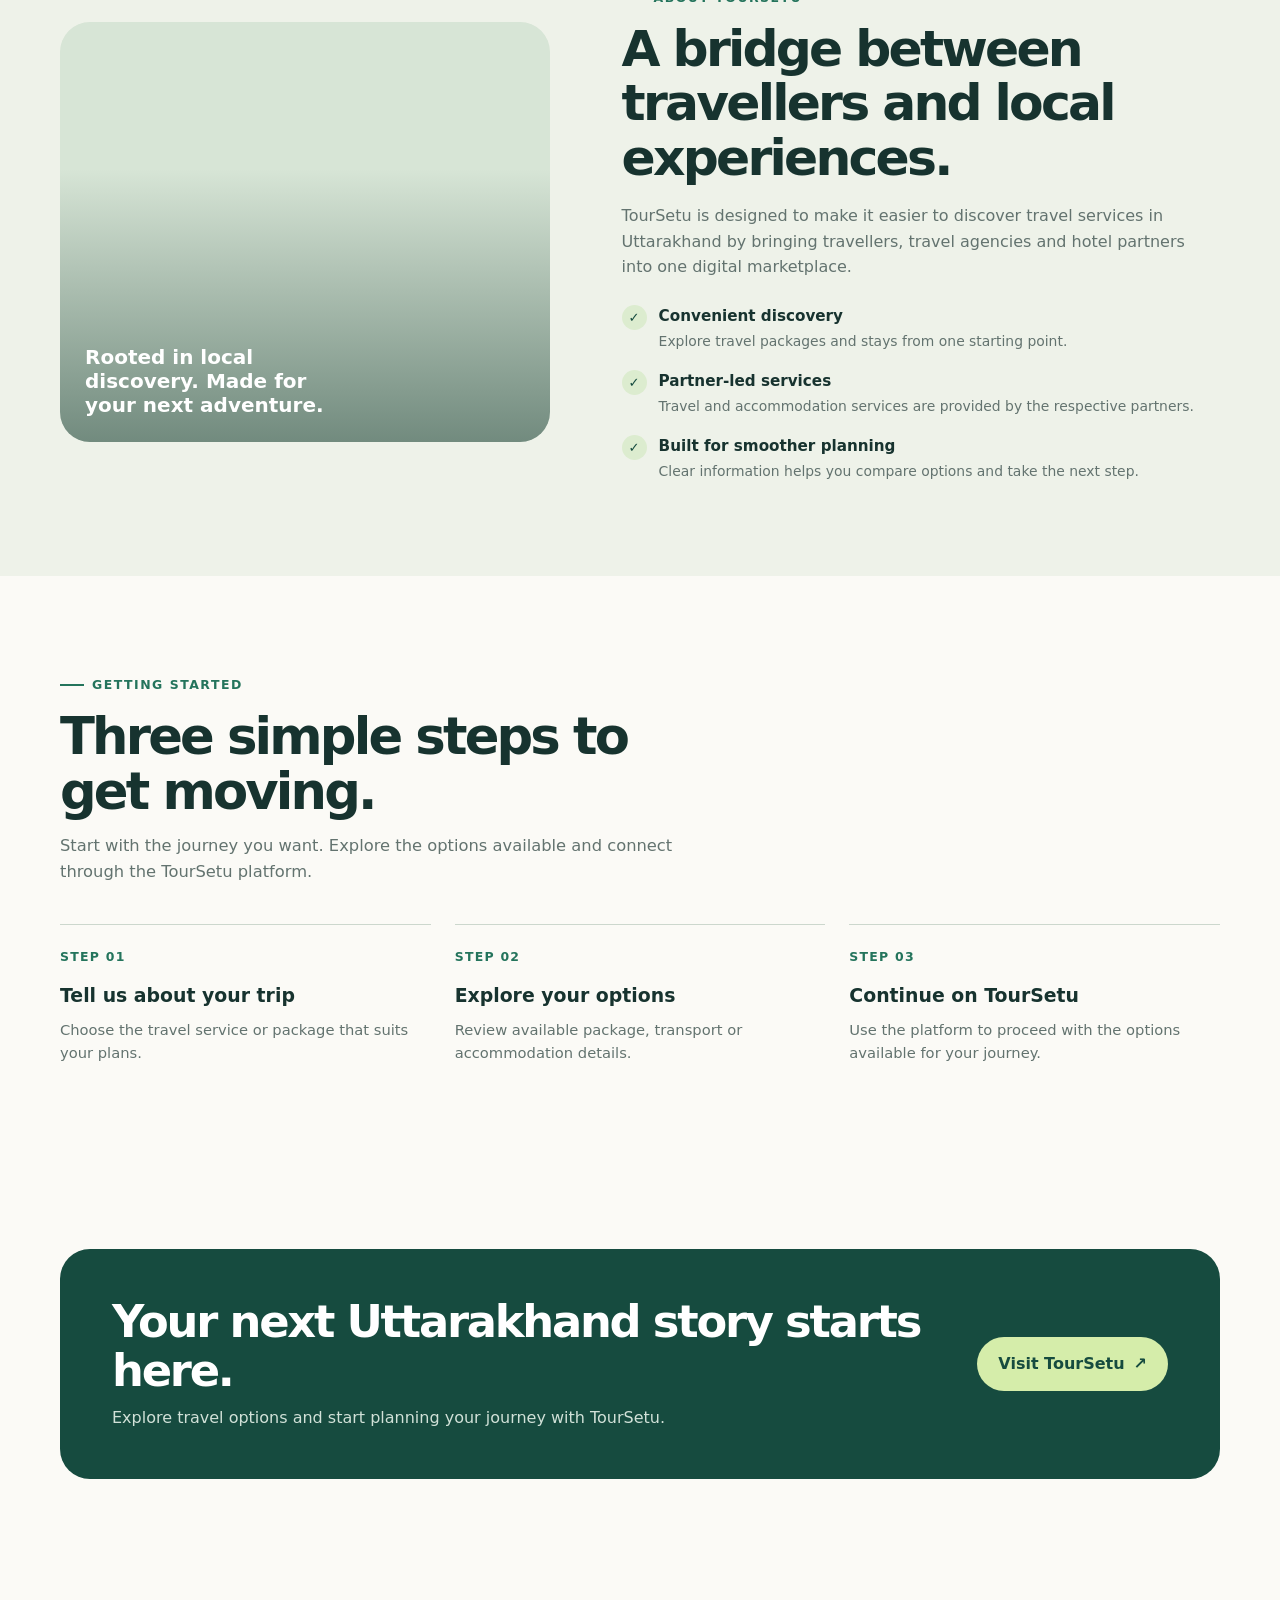
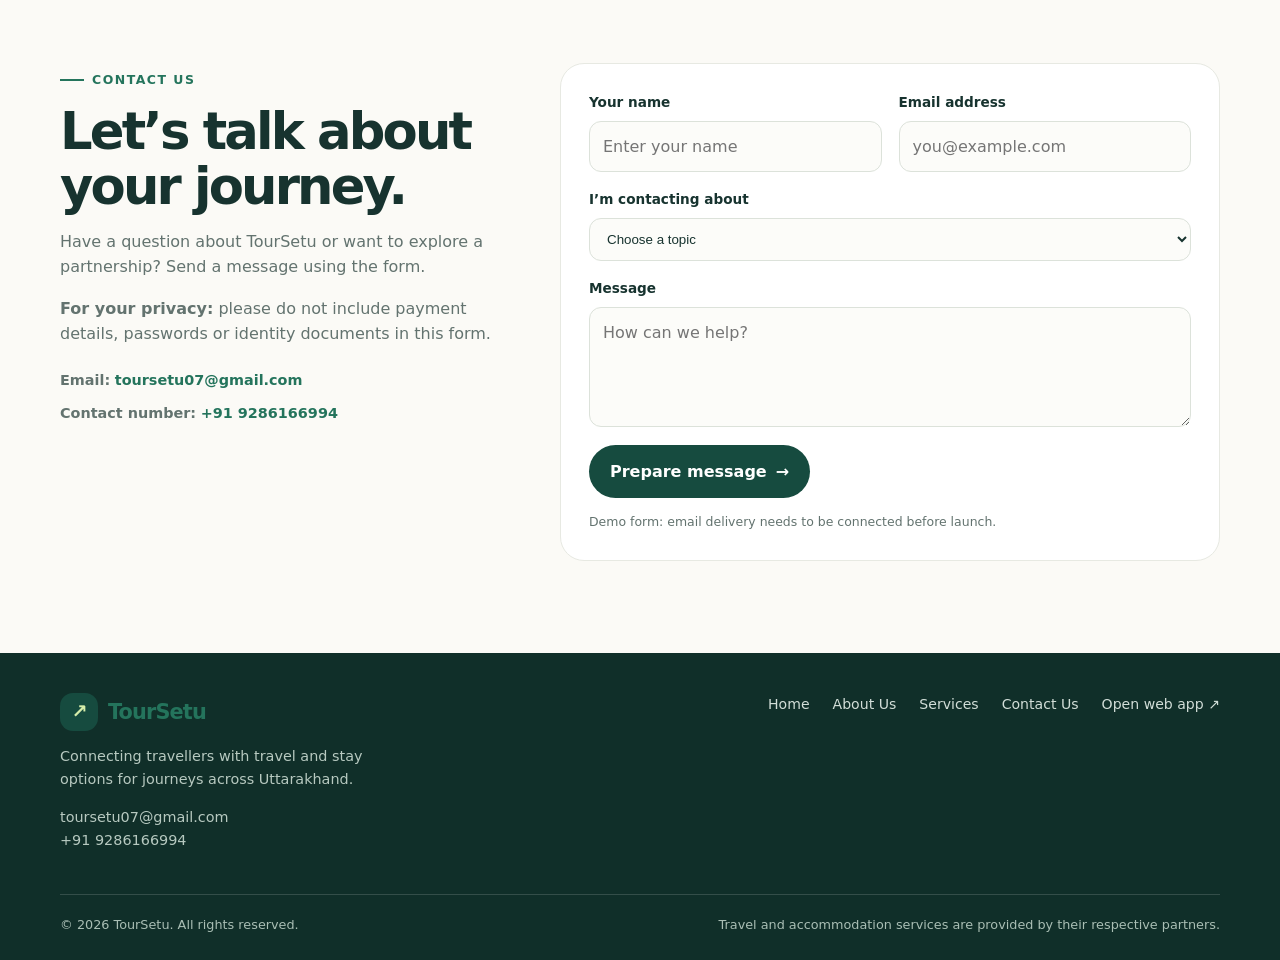
==== commit 91baf8da: "Remove temple photo credits and update fleet owner wording" ====
--- a/company-site/index.html
+++ b/company-site/index.html
@@ -62,7 +62,7 @@
     </section>
     <section class="content-section about" id="about">
       <div class="wrap about-grid">
-        <div class="about-art" role="img" aria-label="Yamunotri Temple in Uttarakhand"><div class="about-label">Rooted in local discovery. Made for your next adventure.<br><small style="font-size:.72rem;font-weight:500">Photo: AaS · CC BY-SA 4.0 (Wikimedia Commons)</small></div></div>
+        <div class="about-art" role="img" aria-label="Yamunotri Temple in Uttarakhand"><div class="about-label">Rooted in local discovery. Made for your next adventure.<br></div></div>
         <div class="about-copy"><div class="eyebrow">About TourSetu</div><h2>A bridge between travellers and local experiences.</h2><p>TourSetu is designed to make it easier to discover travel services in Uttarakhand by bringing travellers, travel agencies and hotel partners into one digital marketplace.</p><ul class="value-list"><li><span class="checkmark">✓</span><div><strong>Convenient discovery</strong><small>Explore travel packages and stays from one starting point.</small></div></li><li><span class="checkmark">✓</span><div><strong>Partner-led services</strong><small>Travel and accommodation services are provided by the respective partners.</small></div></li><li><span class="checkmark">✓</span><div><strong>Built for smoother planning</strong><small>Clear information helps you compare options and take the next step.</small></div></li></ul></div>
       </div>
     </section>
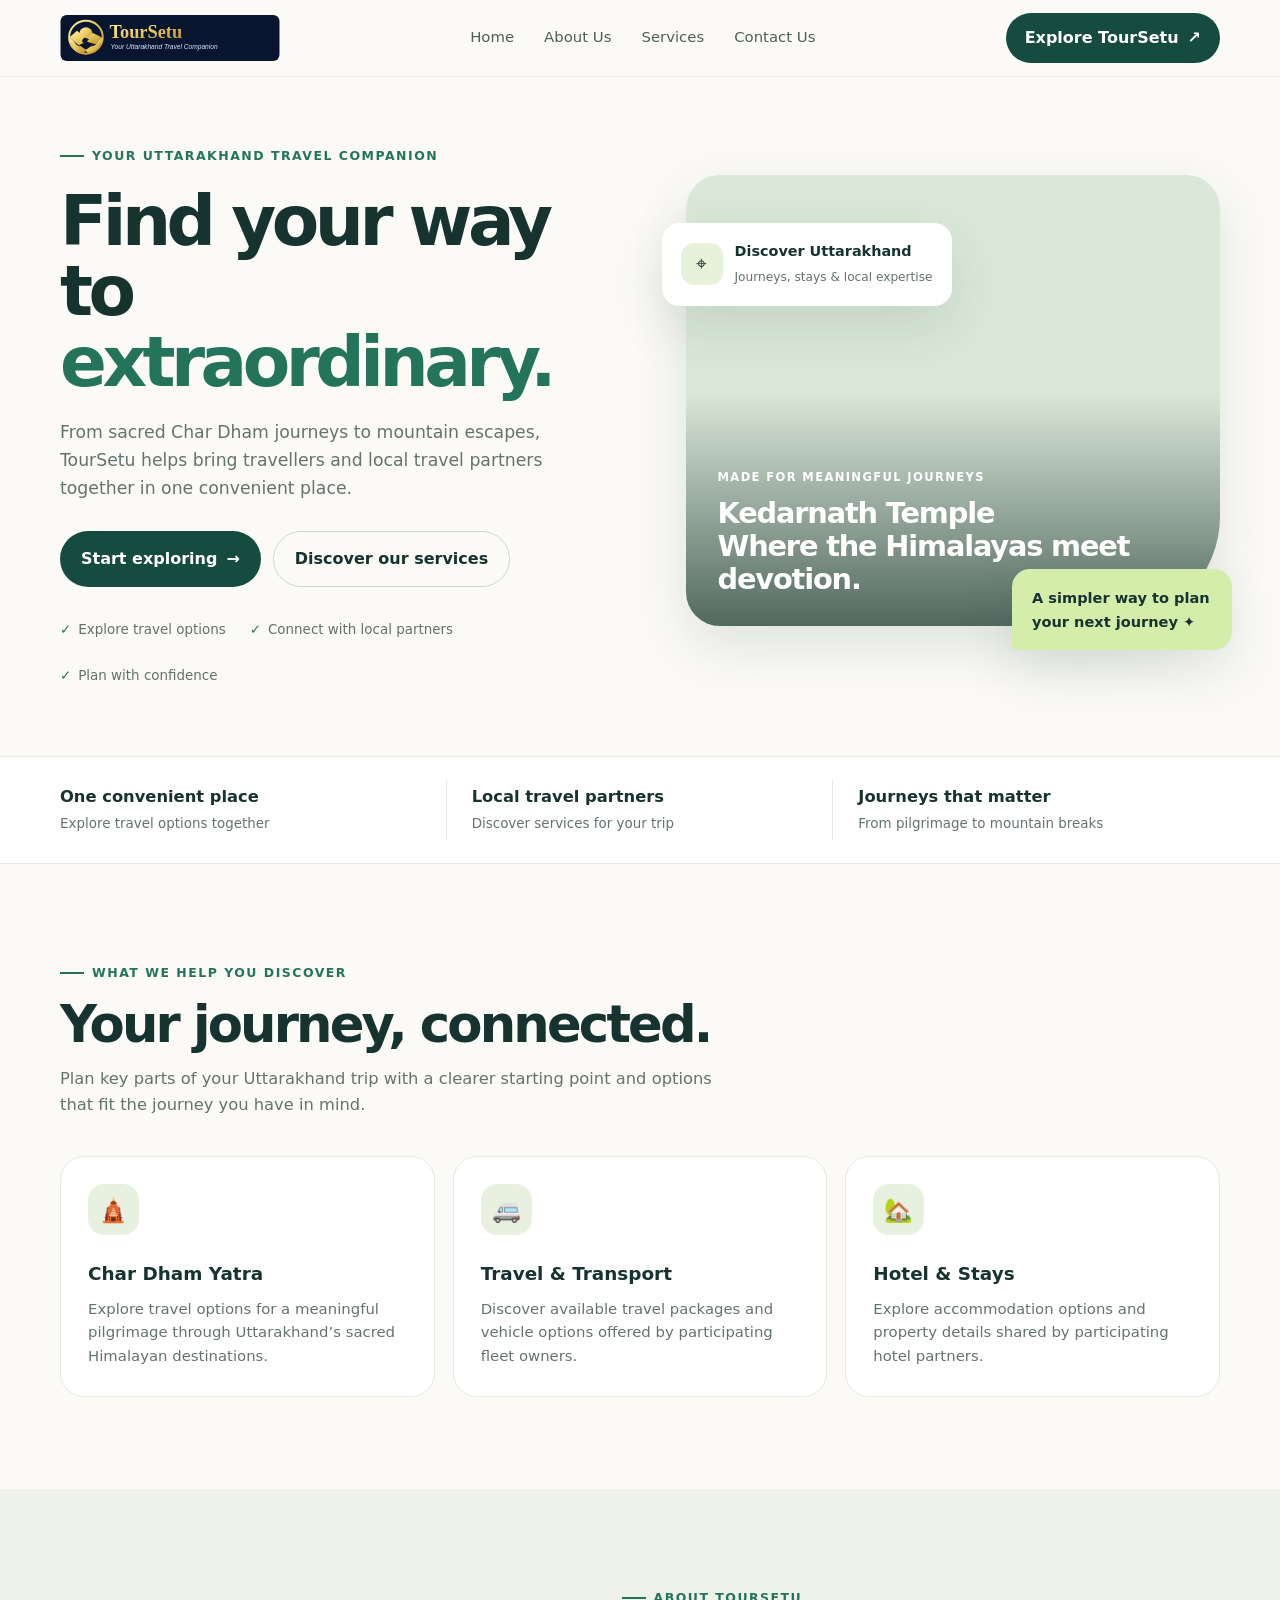
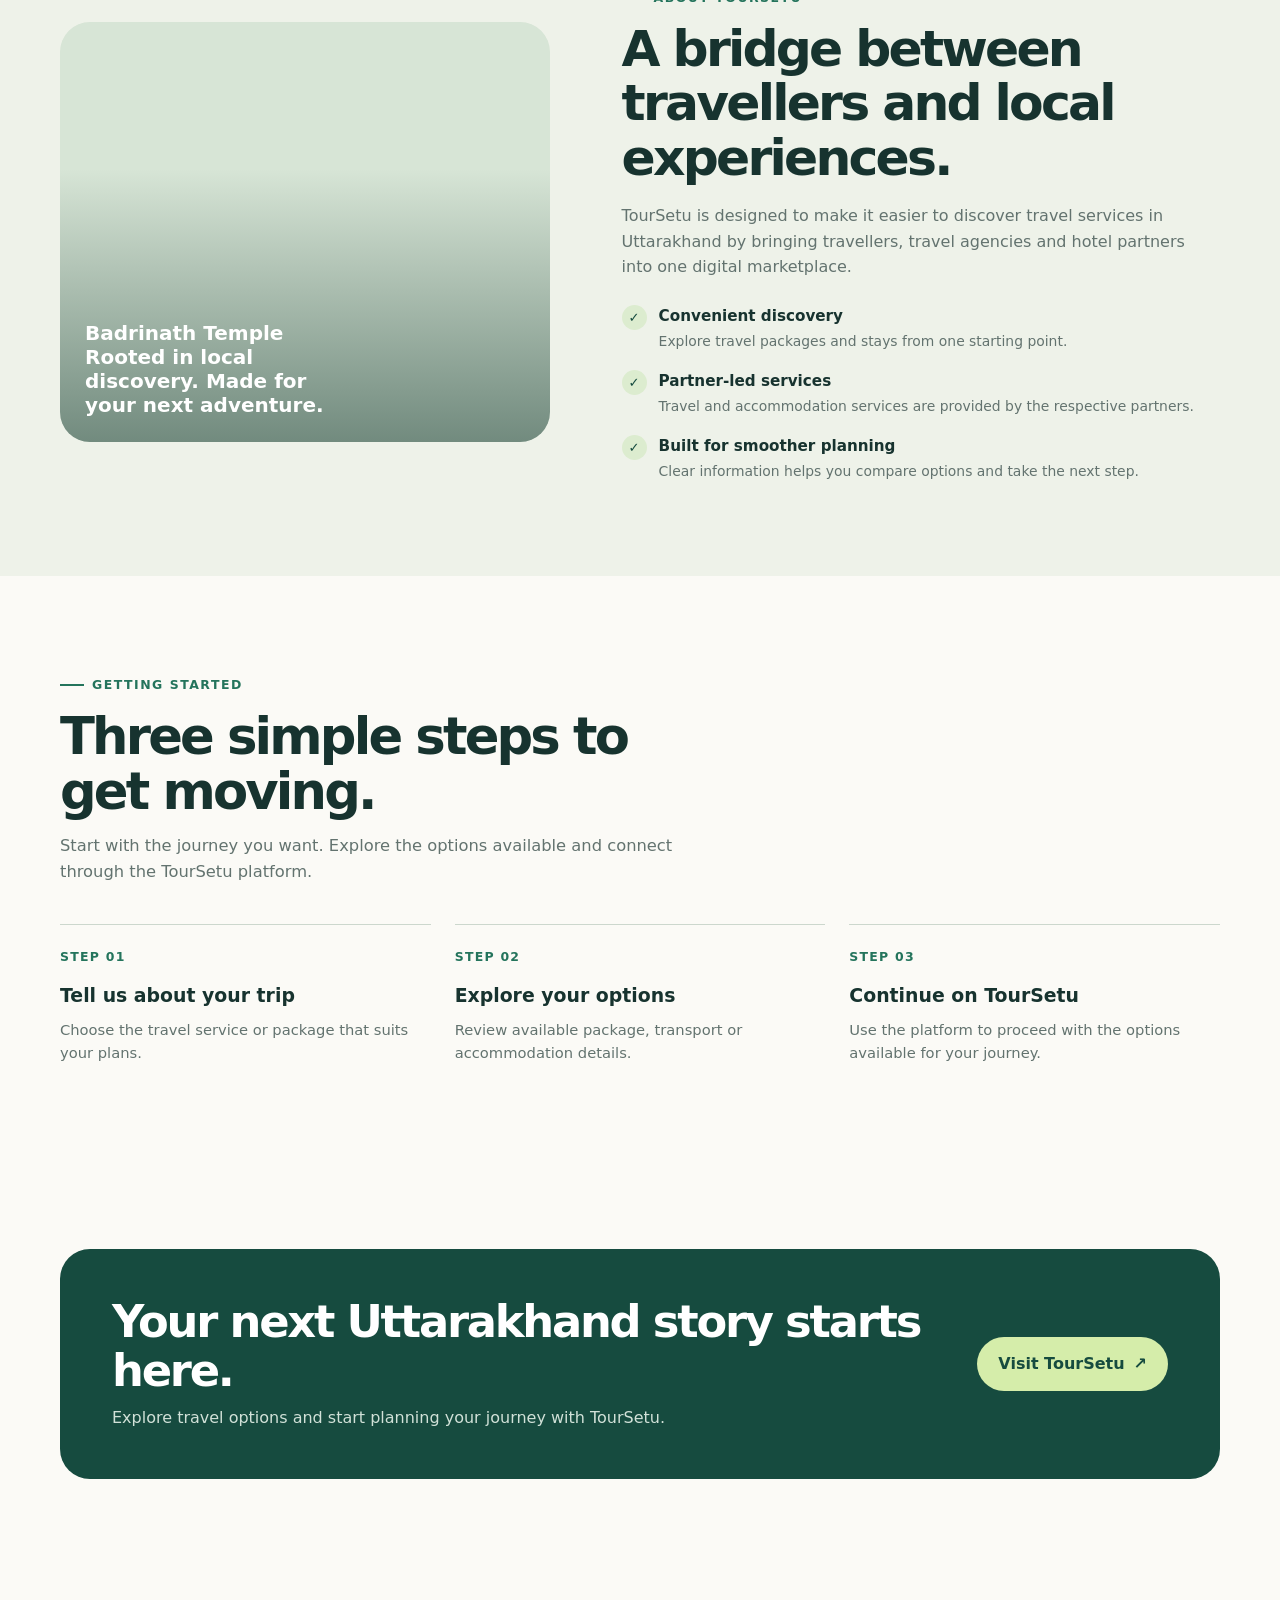
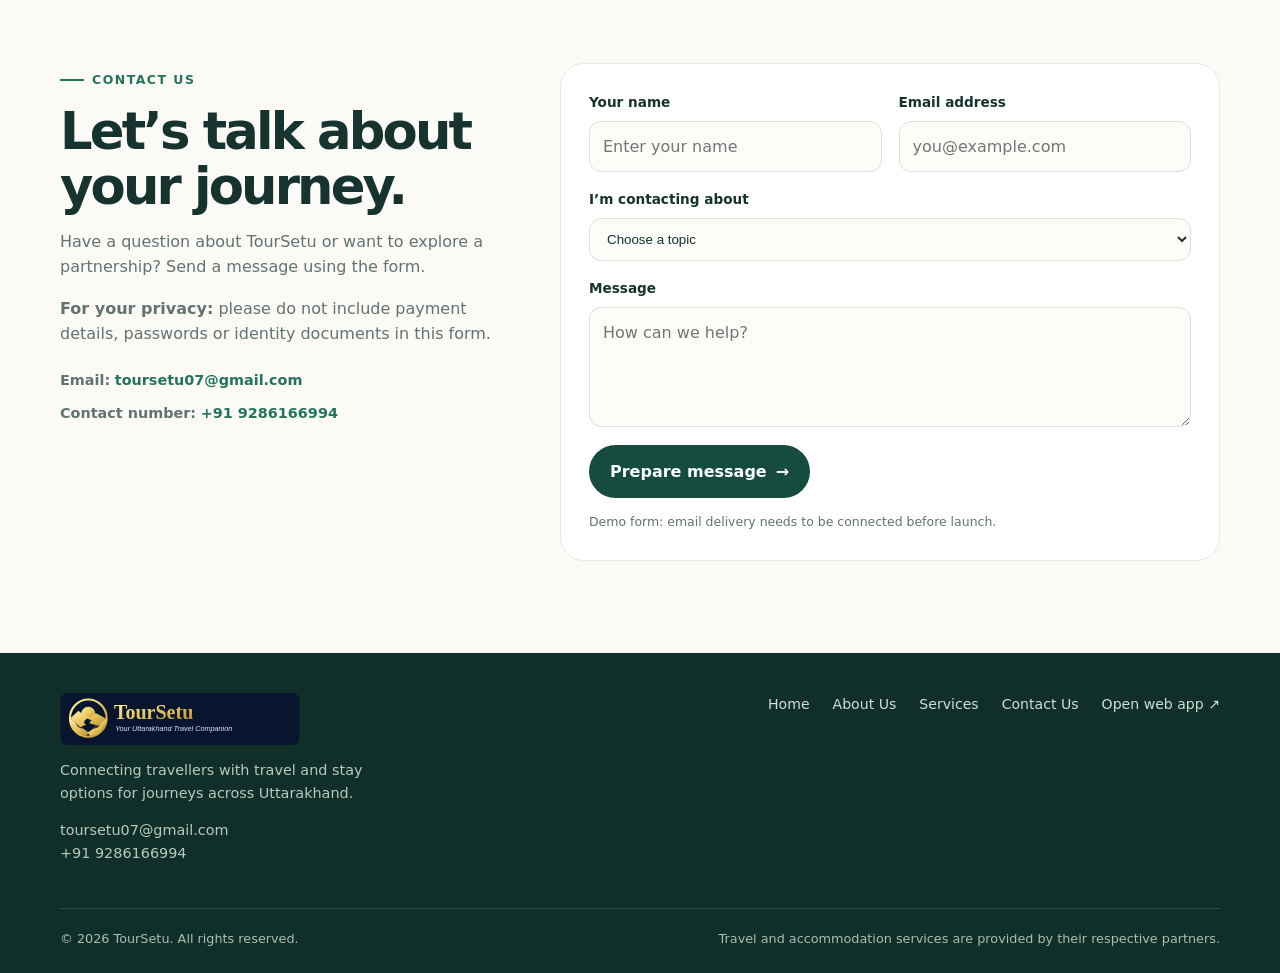
==== commit 29f39d10: "Replace public site logo and temple photography" ====
--- a/company-site/index.html
+++ b/company-site/index.html
@@ -9,11 +9,11 @@
   <style>
     :root{--ink:#17332f;--muted:#63736f;--green:#164b3f;--green2:#24745c;--lime:#d5edaa;--cream:#fbfaf6;--line:#e7e9e2;--white:#fff;--shadow:0 20px 55px rgba(18,60,53,.12)}
     *{box-sizing:border-box}html{scroll-behavior:smooth;scroll-padding-top:84px}body{margin:0;background:var(--cream);color:var(--ink);font-family:Inter,ui-sans-serif,system-ui,-apple-system,BlinkMacSystemFont,"Segoe UI",sans-serif;line-height:1.6}a{color:inherit;text-decoration:none}button,input,textarea{font:inherit}.wrap{width:min(1160px,calc(100% - 40px));margin-inline:auto}
-    .topbar{position:sticky;top:0;z-index:20;background:rgba(251,250,246,.93);backdrop-filter:blur(14px);border-bottom:1px solid rgba(231,233,226,.85)}.nav{height:76px;display:flex;align-items:center;justify-content:space-between;gap:24px}.brand{display:flex;align-items:center;gap:10px;font-weight:850;font-size:1.3rem;letter-spacing:-.04em}.brand-mark{width:38px;height:38px;border-radius:13px;background:var(--green);display:grid;place-items:center;color:var(--lime);font-size:1.2rem}.brand span:last-child{color:var(--green2)}.navlinks{display:flex;align-items:center;gap:30px;color:#4b605a;font-size:.93rem}.navlinks a:hover{color:var(--green2)}.nav-cta,.btn{display:inline-flex;align-items:center;justify-content:center;gap:9px;border:0;border-radius:999px;padding:12px 19px;font-weight:750;transition:transform .2s,background .2s;cursor:pointer}.nav-cta,.btn-primary{background:var(--green);color:white}.nav-cta:hover,.btn-primary:hover{background:#0d372e;transform:translateY(-1px)}.menu-toggle{display:none;border:1px solid var(--line);background:white;border-radius:12px;padding:9px 12px;color:var(--ink)}
+    .topbar{position:sticky;top:0;z-index:20;background:rgba(251,250,246,.93);backdrop-filter:blur(14px);border-bottom:1px solid rgba(231,233,226,.85)}.nav{height:76px;display:flex;align-items:center;justify-content:space-between;gap:24px}.brand{display:flex;align-items:center;gap:10px;font-weight:850;font-size:1.3rem;letter-spacing:-.04em}.brand-logo{display:block;width:220px;height:auto;max-height:56px;object-fit:contain}.footer .brand-logo{width:240px;max-height:62px}.navlinks{display:flex;align-items:center;gap:30px;color:#4b605a;font-size:.93rem}.navlinks a:hover{color:var(--green2)}.nav-cta,.btn{display:inline-flex;align-items:center;justify-content:center;gap:9px;border:0;border-radius:999px;padding:12px 19px;font-weight:750;transition:transform .2s,background .2s;cursor:pointer}.nav-cta,.btn-primary{background:var(--green);color:white}.nav-cta:hover,.btn-primary:hover{background:#0d372e;transform:translateY(-1px)}.menu-toggle{display:none;border:1px solid var(--line);background:white;border-radius:12px;padding:9px 12px;color:var(--ink)}
     .hero{padding:62px 0 70px;overflow:hidden}.hero-grid{display:grid;grid-template-columns:1fr 1.02fr;gap:54px;align-items:center}.eyebrow{display:inline-flex;align-items:center;gap:8px;color:var(--green2);font-size:.78rem;font-weight:850;letter-spacing:.12em;text-transform:uppercase}.eyebrow:before{content:"";width:24px;height:2px;background:var(--green2)}h1,h2,h3,p{margin-top:0}h1{font-size:clamp(2.8rem,5.4vw,5.2rem);line-height:1.02;letter-spacing:-.065em;margin:20px 0 22px;max-width:630px}h1 em{font-style:normal;color:var(--green2)}.hero-copy{font-size:1.08rem;color:var(--muted);max-width:500px;margin-bottom:29px}.hero-actions{display:flex;gap:12px;flex-wrap:wrap}.btn{padding:14px 21px}.btn-outline{border:1px solid #cdd8d0;background:transparent;color:var(--ink)}.btn-outline:hover{background:#f0f4ed}.trust-row{display:flex;gap:24px;flex-wrap:wrap;margin-top:32px;color:#62716c;font-size:.84rem}.trust-row span{display:flex;align-items:center;gap:7px}.check{color:var(--green2);font-weight:900}
-    .hero-visual{min-height:475px;position:relative}.hero-photo{position:absolute;inset:0 0 24px 24px;border-radius:34px 34px 110px 34px;background:#dbe8d9 url('https://images.unsplash.com/photo-1544735716-392fe2489ffa?auto=format&fit=crop&w=1200&q=85') center/cover no-repeat;box-shadow:var(--shadow)}.photo-shade{position:absolute;inset:0;border-radius:inherit;background:linear-gradient(180deg,transparent 48%,rgba(8,36,30,.65))}.photo-caption{position:absolute;bottom:30px;left:32px;right:32px;color:white}.photo-caption small{letter-spacing:.12em;text-transform:uppercase;font-weight:800;font-size:.72rem}.photo-caption h3{font-size:1.8rem;line-height:1.15;margin:8px 0 0;letter-spacing:-.04em}.floating-card{position:absolute;left:0;top:48px;padding:16px 18px;border:1px solid rgba(255,255,255,.75);background:rgba(255,255,255,.94);backdrop-filter:blur(10px);border-radius:18px;box-shadow:var(--shadow);display:flex;align-items:center;gap:12px}.floating-icon{width:42px;height:42px;display:grid;place-items:center;background:#e7f3d8;border-radius:13px;font-size:1.2rem}.floating-card strong{display:block;font-size:.9rem}.floating-card small{color:var(--muted);font-size:.76rem}.floating-note{position:absolute;right:-12px;bottom:0;background:var(--lime);padding:17px 20px;border-radius:18px 18px 18px 4px;max-width:220px;font-weight:750;font-size:.91rem;box-shadow:var(--shadow)}
+    .hero-visual{min-height:475px;position:relative}.hero-photo{position:absolute;inset:0 0 24px 24px;border-radius:34px 34px 110px 34px;background:#dbe8d9 url('https://images.pexels.com/photos/38636303/pexels-photo-38636303.jpeg?auto=compress&cs=tinysrgb&w=1400') center 56%/cover no-repeat;box-shadow:var(--shadow)}.photo-shade{position:absolute;inset:0;border-radius:inherit;background:linear-gradient(180deg,transparent 48%,rgba(8,36,30,.65))}.photo-caption{position:absolute;bottom:30px;left:32px;right:32px;color:white}.photo-caption small{letter-spacing:.12em;text-transform:uppercase;font-weight:800;font-size:.72rem}.photo-caption h3{font-size:1.8rem;line-height:1.15;margin:8px 0 0;letter-spacing:-.04em}.floating-card{position:absolute;left:0;top:48px;padding:16px 18px;border:1px solid rgba(255,255,255,.75);background:rgba(255,255,255,.94);backdrop-filter:blur(10px);border-radius:18px;box-shadow:var(--shadow);display:flex;align-items:center;gap:12px}.floating-icon{width:42px;height:42px;display:grid;place-items:center;background:#e7f3d8;border-radius:13px;font-size:1.2rem}.floating-card strong{display:block;font-size:.9rem}.floating-card small{color:var(--muted);font-size:.76rem}.floating-note{position:absolute;right:-12px;bottom:0;background:var(--lime);padding:17px 20px;border-radius:18px 18px 18px 4px;max-width:220px;font-weight:750;font-size:.91rem;box-shadow:var(--shadow)}
     .stats{border-block:1px solid var(--line);background:#fff}.stats-grid{display:grid;grid-template-columns:repeat(3,1fr);padding:23px 0}.stat{padding:4px 25px;border-right:1px solid var(--line)}.stat:first-child{padding-left:0}.stat:last-child{border:0}.stat strong{display:block;font-size:1.02rem}.stat span{font-size:.84rem;color:var(--muted)}
-    section.content-section{padding:92px 0}.section-head{max-width:660px;margin-bottom:38px}.section-head h2{font-size:clamp(2.1rem,4vw,3.25rem);line-height:1.08;letter-spacing:-.055em;margin:14px 0}.section-head p{color:var(--muted);font-size:1.02rem}.services-grid{display:grid;grid-template-columns:repeat(3,1fr);gap:18px}.service-card{padding:27px;border:1px solid var(--line);border-radius:24px;background:white;transition:transform .2s,box-shadow .2s}.service-card:hover{transform:translateY(-4px);box-shadow:var(--shadow)}.service-icon{width:51px;height:51px;border-radius:16px;display:grid;place-items:center;background:#e8f1df;font-size:1.45rem;margin-bottom:24px}.service-card h3{font-size:1.15rem;margin-bottom:9px}.service-card p{font-size:.93rem;color:var(--muted);margin-bottom:0}.about{background:#eef2e9}.about-grid{display:grid;grid-template-columns:.9fr 1.1fr;gap:72px;align-items:center}.about-art{min-height:420px;border-radius:30px;background:#d7e5d6 url('https://commons.wikimedia.org/wiki/Special:FilePath/Yamunotri_shrine.jpg') center/cover no-repeat;position:relative;overflow:hidden}.about-art:after{content:"";position:absolute;inset:0;background:linear-gradient(180deg,transparent 35%,rgba(13,49,39,.5))}.about-label{position:absolute;z-index:1;bottom:25px;left:25px;color:#fff;font-size:1.25rem;font-weight:800;max-width:250px;line-height:1.2}.about-copy h2{font-size:clamp(2.1rem,4vw,3.15rem);line-height:1.08;letter-spacing:-.055em;margin:14px 0 18px}.about-copy p{color:var(--muted)}.value-list{list-style:none;padding:0;margin:24px 0 0;display:grid;gap:15px}.value-list li{display:flex;gap:12px;align-items:flex-start}.value-list .checkmark{flex:0 0 25px;width:25px;height:25px;border-radius:50%;background:#dceccf;display:grid;place-items:center;color:var(--green);font-size:.82rem;font-weight:900;margin-top:1px}.value-list strong{display:block;font-size:.95rem}.value-list small{color:var(--muted);font-size:.87rem}
+    section.content-section{padding:92px 0}.section-head{max-width:660px;margin-bottom:38px}.section-head h2{font-size:clamp(2.1rem,4vw,3.25rem);line-height:1.08;letter-spacing:-.055em;margin:14px 0}.section-head p{color:var(--muted);font-size:1.02rem}.services-grid{display:grid;grid-template-columns:repeat(3,1fr);gap:18px}.service-card{padding:27px;border:1px solid var(--line);border-radius:24px;background:white;transition:transform .2s,box-shadow .2s}.service-card:hover{transform:translateY(-4px);box-shadow:var(--shadow)}.service-icon{width:51px;height:51px;border-radius:16px;display:grid;place-items:center;background:#e8f1df;font-size:1.45rem;margin-bottom:24px}.service-card h3{font-size:1.15rem;margin-bottom:9px}.service-card p{font-size:.93rem;color:var(--muted);margin-bottom:0}.about{background:#eef2e9}.about-grid{display:grid;grid-template-columns:.9fr 1.1fr;gap:72px;align-items:center}.about-art{min-height:420px;border-radius:30px;background:#d7e5d6 url('https://images.pexels.com/photos/16786632/pexels-photo-16786632.jpeg?auto=compress&cs=tinysrgb&w=1200') center 55%/cover no-repeat;position:relative;overflow:hidden}.about-art:after{content:"";position:absolute;inset:0;background:linear-gradient(180deg,transparent 35%,rgba(13,49,39,.5))}.about-label{position:absolute;z-index:1;bottom:25px;left:25px;color:#fff;font-size:1.25rem;font-weight:800;max-width:250px;line-height:1.2}.about-copy h2{font-size:clamp(2.1rem,4vw,3.15rem);line-height:1.08;letter-spacing:-.055em;margin:14px 0 18px}.about-copy p{color:var(--muted)}.value-list{list-style:none;padding:0;margin:24px 0 0;display:grid;gap:15px}.value-list li{display:flex;gap:12px;align-items:flex-start}.value-list .checkmark{flex:0 0 25px;width:25px;height:25px;border-radius:50%;background:#dceccf;display:grid;place-items:center;color:var(--green);font-size:.82rem;font-weight:900;margin-top:1px}.value-list strong{display:block;font-size:.95rem}.value-list small{color:var(--muted);font-size:.87rem}
     .steps-grid{display:grid;grid-template-columns:repeat(3,1fr);gap:24px}.step{border-top:1px solid #ccd7cd;padding-top:22px}.step-num{font-size:.78rem;color:var(--green2);font-weight:900;letter-spacing:.1em}.step h3{margin:13px 0 8px;font-size:1.18rem}.step p{font-size:.92rem;color:var(--muted);margin-bottom:0}
     .cta-band{background:var(--green);color:white;border-radius:30px;padding:48px 52px;display:flex;justify-content:space-between;align-items:center;gap:30px}.cta-band h2{font-size:clamp(1.8rem,3.5vw,2.8rem);line-height:1.1;letter-spacing:-.05em;margin:0 0 10px}.cta-band p{color:#d1e1d8;margin:0;max-width:570px}.cta-band .btn{background:var(--lime);color:var(--green);white-space:nowrap}.contact-grid{display:grid;grid-template-columns:.8fr 1.2fr;gap:60px}.contact-info h2{font-size:clamp(2.1rem,4vw,3.2rem);line-height:1.08;letter-spacing:-.055em;margin:14px 0}.contact-info p{color:var(--muted)}.contact-details{display:grid;gap:10px;margin-top:22px}.contact-details a{color:var(--green2);font-weight:750;overflow-wrap:anywhere}.contact-details a:hover{text-decoration:underline}.contact-details span{font-size:.9rem;color:var(--muted)}.contact-panel{background:#fff;border:1px solid var(--line);border-radius:24px;padding:28px}.form-grid{display:grid;grid-template-columns:1fr 1fr;gap:17px}.field{display:grid;gap:7px}.field.full{grid-column:1/-1}.field label{font-size:.85rem;font-weight:750}.field input,.field textarea,.field select{width:100%;border:1px solid #dce2da;background:#fcfcf9;border-radius:12px;padding:12px 13px;color:var(--ink);outline:none}.field input:focus,.field textarea:focus,.field select:focus{border-color:var(--green2);box-shadow:0 0 0 3px rgba(36,116,92,.12)}.field textarea{min-height:120px;resize:vertical}.form-foot{display:flex;align-items:center;gap:14px;flex-wrap:wrap;margin-top:18px}.form-note{font-size:.78rem;color:var(--muted)}.notice{display:none;margin-top:14px;padding:12px 14px;background:#f0f5e9;border-radius:12px;color:var(--green);font-size:.9rem}.footer{background:#102f29;color:#fff;padding:40px 0 24px}.footer-top{display:flex;justify-content:space-between;gap:30px;align-items:flex-start;padding-bottom:28px}.footer .brand{color:white}.footer p{color:#b7c9c0;max-width:360px;font-size:.9rem;margin-top:14px}.footer-links{display:flex;gap:23px;flex-wrap:wrap;color:#d2ded8;font-size:.88rem}.footer-bottom{border-top:1px solid rgba(255,255,255,.15);padding-top:20px;display:flex;justify-content:space-between;gap:15px;flex-wrap:wrap;color:#a9beb4;font-size:.8rem}
     @media(max-width:900px){.hero-grid{grid-template-columns:1fr;gap:34px}.hero{padding-top:45px}.hero-copy{max-width:650px}.hero-visual{min-height:430px}.hero-photo{inset:0 8px 20px 18px}.floating-note{right:0}.about-grid{gap:35px}.contact-grid{gap:30px}.cta-band{padding:38px}.navlinks{gap:18px}}
@@ -24,7 +24,7 @@
 <body>
   <header class="topbar">
     <div class="wrap nav">
-      <a class="brand" href="#home" aria-label="TourSetu home"><span class="brand-mark" aria-hidden="true">↗</span><span>Tour<span>Setu</span></span></a>
+      <a class="brand" href="#home" aria-label="TourSetu home"><img class="brand-logo" src="assets/toursetu-brand.svg" alt="TourSetu — Your Uttarakhand Travel Companion"></a>
       <button class="menu-toggle" type="button" aria-expanded="false" aria-controls="navlinks">Menu ☰</button>
       <nav class="navlinks" id="navlinks" aria-label="Main navigation">
         <a href="#home">Home</a><a href="#about">About Us</a><a href="#services">Services</a><a href="#contact">Contact Us</a>
@@ -42,8 +42,8 @@
           <div class="hero-actions"><a class="btn btn-primary" href="https://toursetu.pages.dev/" target="_blank" rel="noopener noreferrer">Start exploring <span aria-hidden="true">→</span></a><a class="btn btn-outline" href="#services">Discover our services</a></div>
           <div class="trust-row"><span><b class="check">✓</b> Explore travel options</span><span><b class="check">✓</b> Connect with local partners</span><span><b class="check">✓</b> Plan with confidence</span></div>
         </div>
-        <div class="hero-visual" aria-label="Scenic Himalayan mountains">
-          <div class="hero-photo"><div class="photo-shade"></div><div class="photo-caption"><small>Made for meaningful journeys</small><h3>The mountains are calling.<br>Let’s plan your way.</h3></div></div>
+        <div class="hero-visual" aria-label="Kedarnath Temple with Himalayan mountain backdrop">
+          <div class="hero-photo"><div class="photo-shade"></div><div class="photo-caption"><small>Made for meaningful journeys</small><h3>Kedarnath Temple<br>Where the Himalayas meet devotion.</h3></div></div>
           <div class="floating-card"><div class="floating-icon" aria-hidden="true">⌖</div><div><strong>Discover Uttarakhand</strong><small>Journeys, stays & local expertise</small></div></div>
           <div class="floating-note">A simpler way to plan your next journey ✦</div>
         </div>
@@ -62,7 +62,7 @@
     </section>
     <section class="content-section about" id="about">
       <div class="wrap about-grid">
-        <div class="about-art" role="img" aria-label="Yamunotri Temple in Uttarakhand"><div class="about-label">Rooted in local discovery. Made for your next adventure.<br></div></div>
+        <div class="about-art" role="img" aria-label="Badrinath Temple in Uttarakhand"><div class="about-label">Badrinath Temple<br>Rooted in local discovery. Made for your next adventure.</div></div>
         <div class="about-copy"><div class="eyebrow">About TourSetu</div><h2>A bridge between travellers and local experiences.</h2><p>TourSetu is designed to make it easier to discover travel services in Uttarakhand by bringing travellers, travel agencies and hotel partners into one digital marketplace.</p><ul class="value-list"><li><span class="checkmark">✓</span><div><strong>Convenient discovery</strong><small>Explore travel packages and stays from one starting point.</small></div></li><li><span class="checkmark">✓</span><div><strong>Partner-led services</strong><small>Travel and accommodation services are provided by the respective partners.</small></div></li><li><span class="checkmark">✓</span><div><strong>Built for smoother planning</strong><small>Clear information helps you compare options and take the next step.</small></div></li></ul></div>
       </div>
     </section>
@@ -78,7 +78,7 @@
       </div>
     </section>
   </main>
-  <footer class="footer"><div class="wrap"><div class="footer-top"><div><a class="brand" href="#home"><span class="brand-mark" aria-hidden="true">↗</span><span>Tour<span>Setu</span></span></a><p>Connecting travellers with travel and stay options for journeys across Uttarakhand.</p><p><a href="mailto:toursetu07@gmail.com">toursetu07@gmail.com</a><br><a href="tel:+919286166994">+91 9286166994</a></p></div><nav class="footer-links" aria-label="Footer navigation"><a href="#home">Home</a><a href="#about">About Us</a><a href="#services">Services</a><a href="#contact">Contact Us</a><a href="https://toursetu.pages.dev/" target="_blank" rel="noopener noreferrer">Open web app ↗</a></nav></div><div class="footer-bottom"><span>© <span id="year"></span> TourSetu. All rights reserved.</span><span>Travel and accommodation services are provided by their respective partners.</span></div></div></footer>
+  <footer class="footer"><div class="wrap"><div class="footer-top"><div><a class="brand" href="#home" aria-label="TourSetu home"><img class="brand-logo" src="assets/toursetu-brand.svg" alt="TourSetu — Your Uttarakhand Travel Companion"></a><p>Connecting travellers with travel and stay options for journeys across Uttarakhand.</p><p><a href="mailto:toursetu07@gmail.com">toursetu07@gmail.com</a><br><a href="tel:+919286166994">+91 9286166994</a></p></div><nav class="footer-links" aria-label="Footer navigation"><a href="#home">Home</a><a href="#about">About Us</a><a href="#services">Services</a><a href="#contact">Contact Us</a><a href="https://toursetu.pages.dev/" target="_blank" rel="noopener noreferrer">Open web app ↗</a></nav></div><div class="footer-bottom"><span>© <span id="year"></span> TourSetu. All rights reserved.</span><span>Travel and accommodation services are provided by their respective partners.</span></div></div></footer>
   <script>
     (() => {
       const toggle = document.querySelector('.menu-toggle');
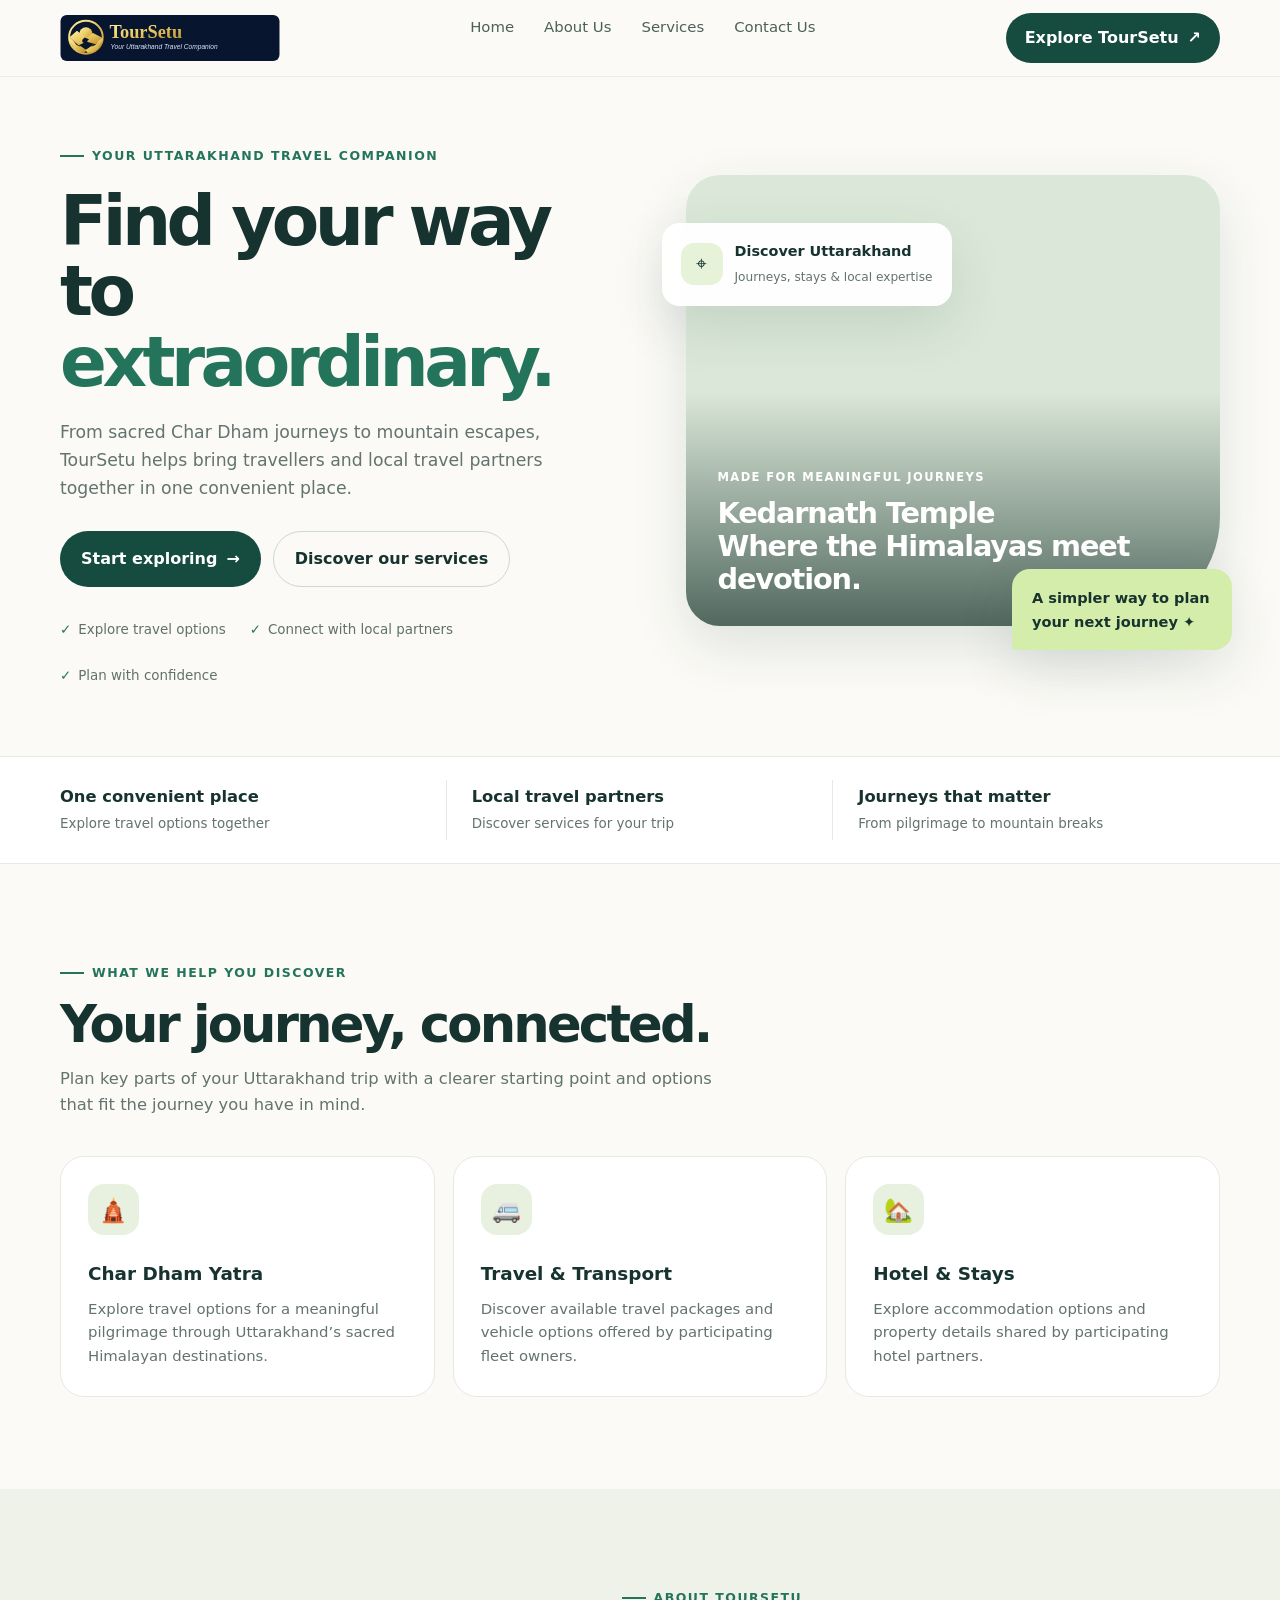
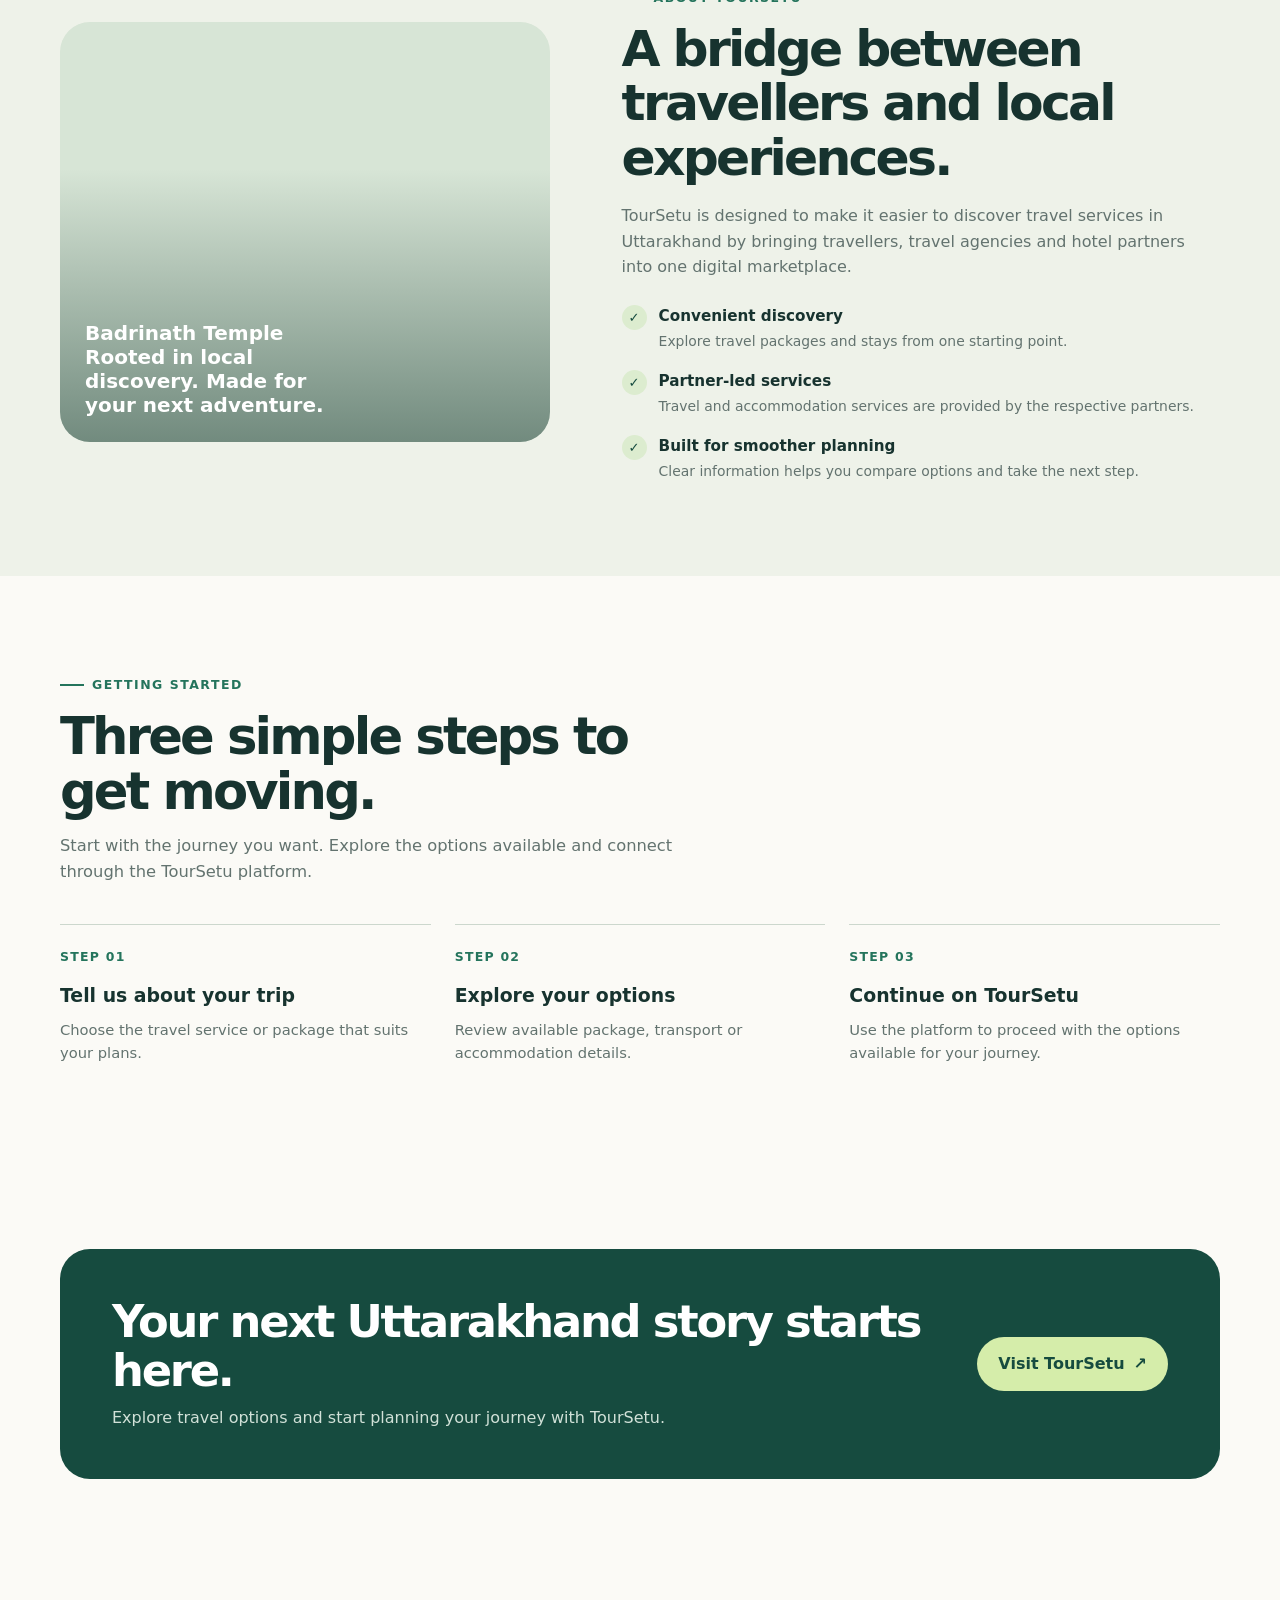
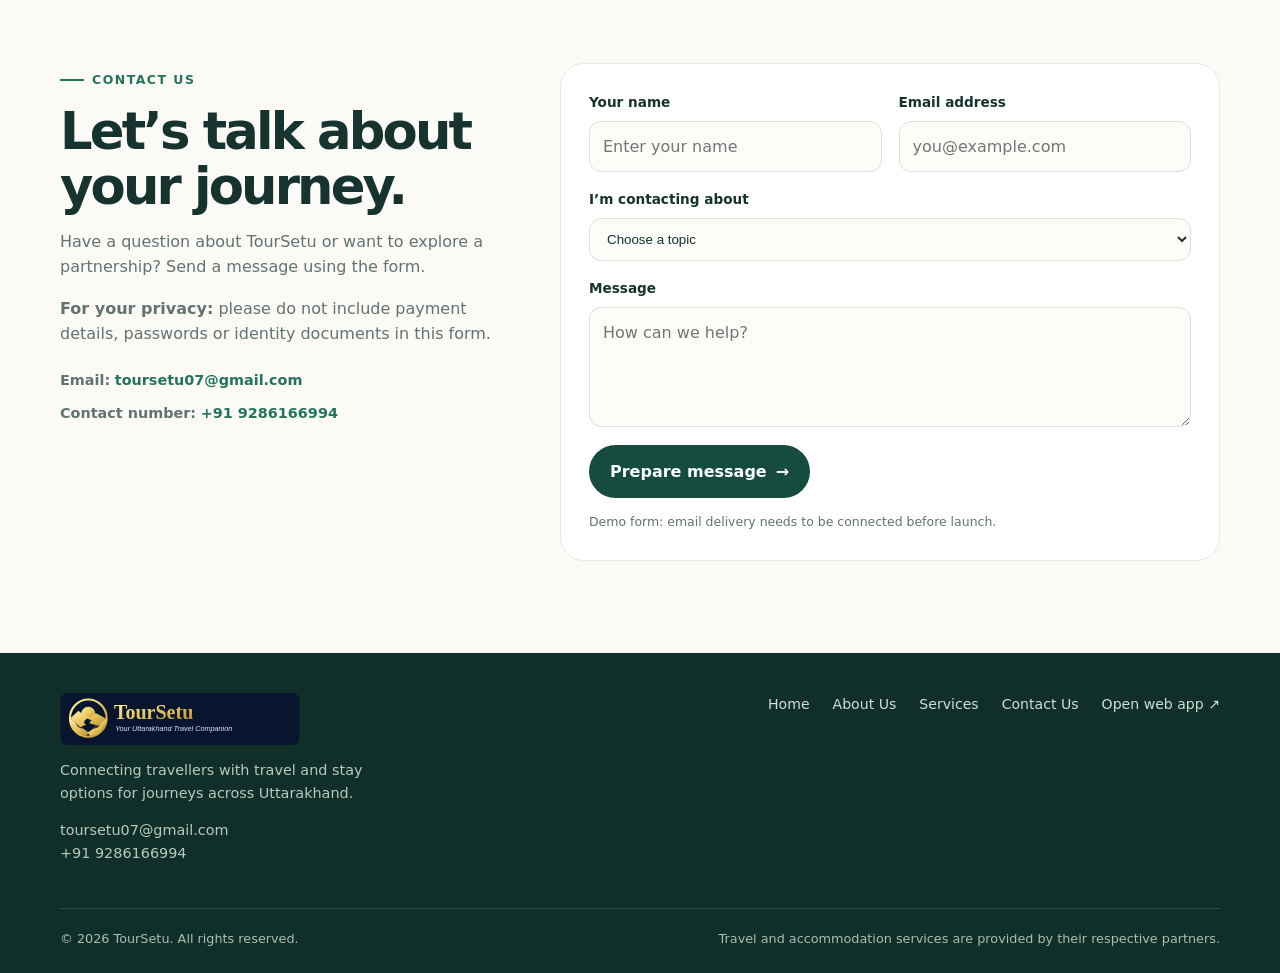
==== commit b5548be5: "Add responsive foundation across all TourSetu pages" ====
--- a/company-site/index.html
+++ b/company-site/index.html
@@ -2,7 +2,7 @@
 <html lang="en">
 <head>
   <meta charset="utf-8">
-  <meta name="viewport" content="width=device-width, initial-scale=1">
+  <meta name="viewport" content="width=device-width, initial-scale=1.0, maximum-scale=5.0, viewport-fit=cover">
   <meta name="theme-color" content="#123c35">
   <meta name="description" content="Discover Uttarakhand with TourSetu. Explore Char Dham Yatra travel packages, trusted travel agencies and stays in one place.">
   <title>TourSetu | Your Uttarakhand Journey Starts Here</title>
@@ -20,6 +20,7 @@
     @media(max-width:700px){.wrap{width:min(100% - 30px,560px)}.nav{height:68px}.menu-toggle{display:inline-flex}.nav-cta{display:none}.navlinks{display:none;position:absolute;top:68px;left:0;right:0;background:var(--cream);padding:18px 22px 24px;border-bottom:1px solid var(--line);flex-direction:column;align-items:stretch;gap:0}.navlinks.open{display:flex}.navlinks a{padding:12px 4px}.navlinks a:last-child{display:block}.hero{padding:40px 0 48px}h1{font-size:clamp(2.65rem,12vw,4rem)}.hero-copy{font-size:1rem}.hero-visual{min-height:350px}.hero-photo{border-radius:26px 26px 75px 26px;inset:0 0 18px 8px}.floating-card{top:22px;padding:12px}.floating-icon{width:36px;height:36px}.floating-note{right:0;max-width:175px;font-size:.8rem;padding:13px 14px}.photo-caption{left:22px;bottom:24px}.photo-caption h3{font-size:1.45rem}.stats-grid{grid-template-columns:1fr;gap:0;padding:10px 0}.stat,.stat:first-child{padding:13px 2px;border-right:0;border-bottom:1px solid var(--line)}.stat:last-child{border-bottom:0}.services-grid,.steps-grid{grid-template-columns:1fr}.service-card{padding:23px}.content-section{padding:65px 0!important}.about-grid,.contact-grid{grid-template-columns:1fr}.about-art{min-height:300px;order:2}.about-copy{order:1}.cta-band{padding:30px 24px;display:block}.cta-band .btn{margin-top:22px}.contact-panel{padding:20px}.form-grid{grid-template-columns:1fr}.field.full{grid-column:auto}.footer-top{display:block}.footer-links{margin-top:24px;gap:15px}.footer-bottom{display:block}.footer-bottom span{display:block;margin-top:7px}}
     @media(prefers-reduced-motion:reduce){*,*::before,*::after{scroll-behavior:auto!important;transition:none!important}}
   </style>
+  <link rel="stylesheet" href="../responsive.css?v=2026-11-15">
 </head>
 <body>
   <header class="topbar">
--- a/responsive.css
+++ b/responsive.css
@@ -0,0 +1,57 @@
+/* TourSetu cross-portal responsive foundation — desktop, Android and iOS */
+:root { color-scheme: light; }
+html { width:100%; max-width:100%; overflow-x:clip; -webkit-text-size-adjust:100%; text-size-adjust:100%; }
+body { width:100%; max-width:100%; min-width:0; overflow-x:clip; }
+*, *::before, *::after { box-sizing:border-box; }
+img, video, canvas, svg { max-width:100%; }
+iframe { max-width:100%; }
+button, a, input, select, textarea, summary, [role="button"] { touch-action:manipulation; }
+button, a, [role="button"], input[type="checkbox"], input[type="radio"], select { -webkit-tap-highlight-color:transparent; }
+:where(button, a, [role="button"], summary) { min-height:44px; }
+:where(input:not([type="checkbox"]):not([type="radio"]), select, textarea) { max-width:100%; min-width:0; }
+#app, #app > *, .driver-app, .main, .content, main, .page, .page-content { min-width:0; max-width:100%; }
+#app img, .driver-app img { height:auto; }
+@media (min-width:1024px) {
+  #app { width:100%; max-width:100%; }
+  #app .container, #app .dashboard-container, #app .main-content { width:min(100% - 48px, 1600px); max-width:1600px; margin-inline:auto; }
+  #app .grid, #app .cards-grid, #app .dashboard-grid, #app .taxi-grid, #app .listing-grid { grid-template-columns:repeat(auto-fit,minmax(min(100%,280px),1fr)); }
+  .driver-app .content { width:100%; max-width:1600px; margin-inline:auto; padding-inline:clamp(24px,3vw,56px); }
+}
+@media (max-width:1023px) { #app .container, #app .dashboard-container, #app .main-content { max-width:100%; } }
+@media (max-width:768px) {
+  html, body { overflow-x:hidden; }
+  body { min-width:320px; }
+  #app { width:100%; max-width:100%; padding-inline:0; }
+  #app :where(.grid, .cards-grid, .dashboard-grid, .taxi-grid, .listing-grid, .search-grid, .filter-grid, .form-grid, .panel-grid) { grid-template-columns:minmax(0,1fr) !important; }
+  #app :where(.flex-row, .toolbar, .search-bar, .filter-bar, .form-actions, .dashboard-header, .section-header) { flex-wrap:wrap; min-width:0; }
+  #app :where(input, select, textarea, button) { font-size:16px; }
+  #app :where(input, select, textarea) { width:100%; min-width:0; }
+  #app :where(button, .btn, .nav-item, .side-link, [role="button"]) { min-height:44px; }
+  #app :where(.card, .panel, .modal-content, .form-card) { min-width:0; max-width:100%; }
+  #app :where(.modal, .modal-overlay, .modal-backdrop, [role="dialog"]) { max-width:100vw; max-height:100dvh; overflow-y:auto; overscroll-behavior:contain; }
+  #app :where(.modal-content, [role="dialog"] .modal-content) { width:min(100% - 20px, 620px) !important; max-height:calc(100dvh - 24px); margin:12px auto; overflow-y:auto; padding-bottom:max(16px, env(safe-area-inset-bottom)); }
+  #app :where(table) { display:block; width:100%; max-width:100%; overflow-x:auto; -webkit-overflow-scrolling:touch; }
+  #app :where(pre, code, .long-text, .address, .email) { overflow-wrap:anywhere; }
+  .driver-app { width:100%; max-width:100%; overflow-x:clip; }
+  .driver-app .sidebar { position:sticky; top:0; width:100%; height:auto; max-height:none; padding:10px 12px; }
+  .driver-app .side-nav { display:flex; flex-wrap:nowrap; overflow-x:auto; overflow-y:hidden; max-width:100%; padding-bottom:4px; -webkit-overflow-scrolling:touch; }
+  .driver-app .side-link { flex:0 0 auto; min-height:44px; white-space:nowrap; }
+  .driver-app .main { width:100%; margin-left:0; min-width:0; }
+  .driver-app .topbar { padding-inline:14px; gap:10px; }
+  .driver-app .content { width:100%; max-width:100%; padding:18px 14px calc(28px + env(safe-area-inset-bottom)); }
+  .driver-app .stats { grid-template-columns:repeat(2,minmax(0,1fr)); }
+  .driver-app .driver-grid { grid-template-columns:minmax(0,1fr); }
+  .driver-app .driver-grid .full { grid-column:1/-1; }
+  .driver-app .driver-grid input, .driver-app .driver-grid select { min-height:44px; font-size:16px; }
+  .driver-app .panel-head { flex-wrap:wrap; gap:10px; }
+  .driver-app .panel-body { min-width:0; }
+  .driver-app .btn { min-height:44px; }
+  .auth-wrap, .auth-card { width:min(100% - 24px, 520px); max-width:100%; }
+  .auth-card { padding:clamp(16px,4vw,26px); }
+  .sidebar, .drawer, .slide-out-drawer { max-width:min(88vw,360px); }
+  .drawer a, .drawer button, .slide-out-drawer a, .slide-out-drawer button { min-height:44px; }
+  .wrap { width:min(100% - 28px, 720px); }
+}
+@media (max-width:380px) { .driver-app .stats { grid-template-columns:minmax(0,1fr); } .driver-app .topbar { padding-inline:10px; } .driver-app .content { padding-inline:10px; } }
+@supports not (overflow:clip) { html, body { overflow-x:hidden; } }
+@media (prefers-reduced-motion:reduce) { *,*::before,*::after { scroll-behavior:auto !important; animation-duration:.01ms !important; transition-duration:.01ms !important; } }
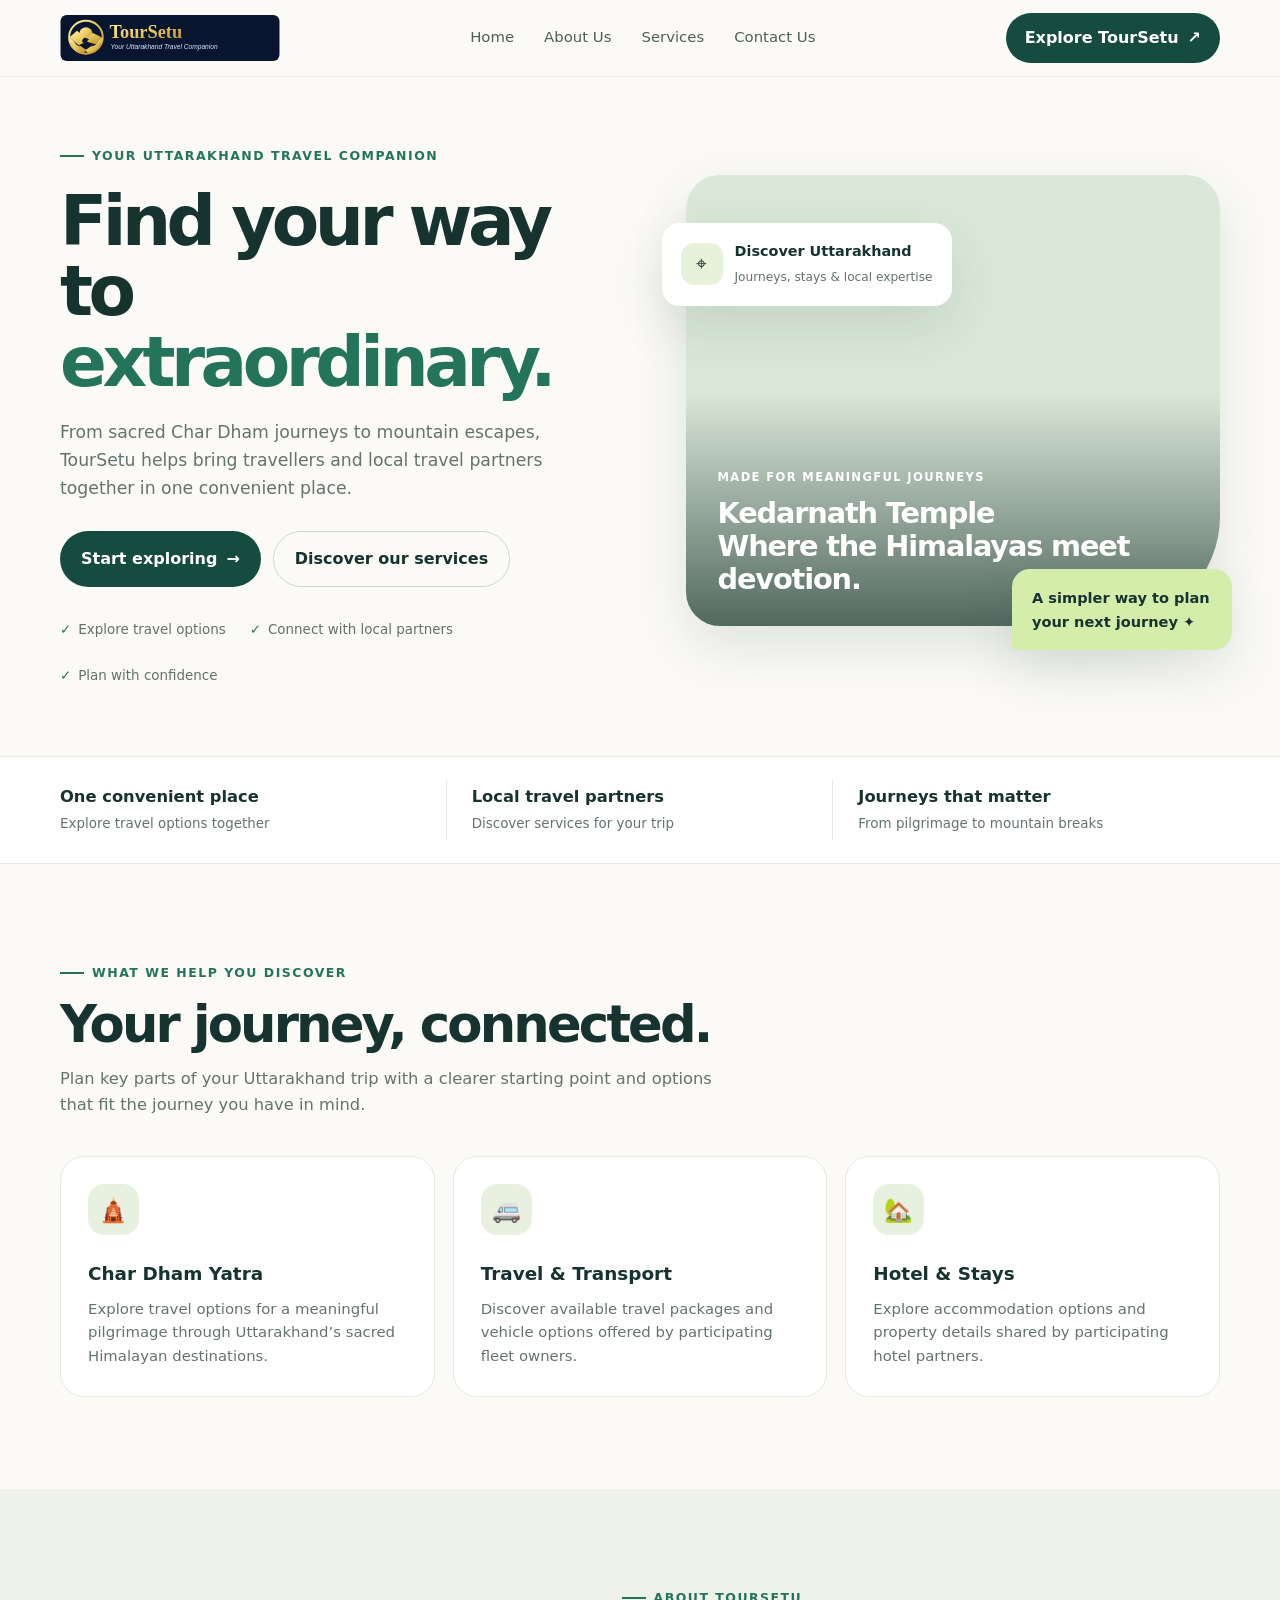
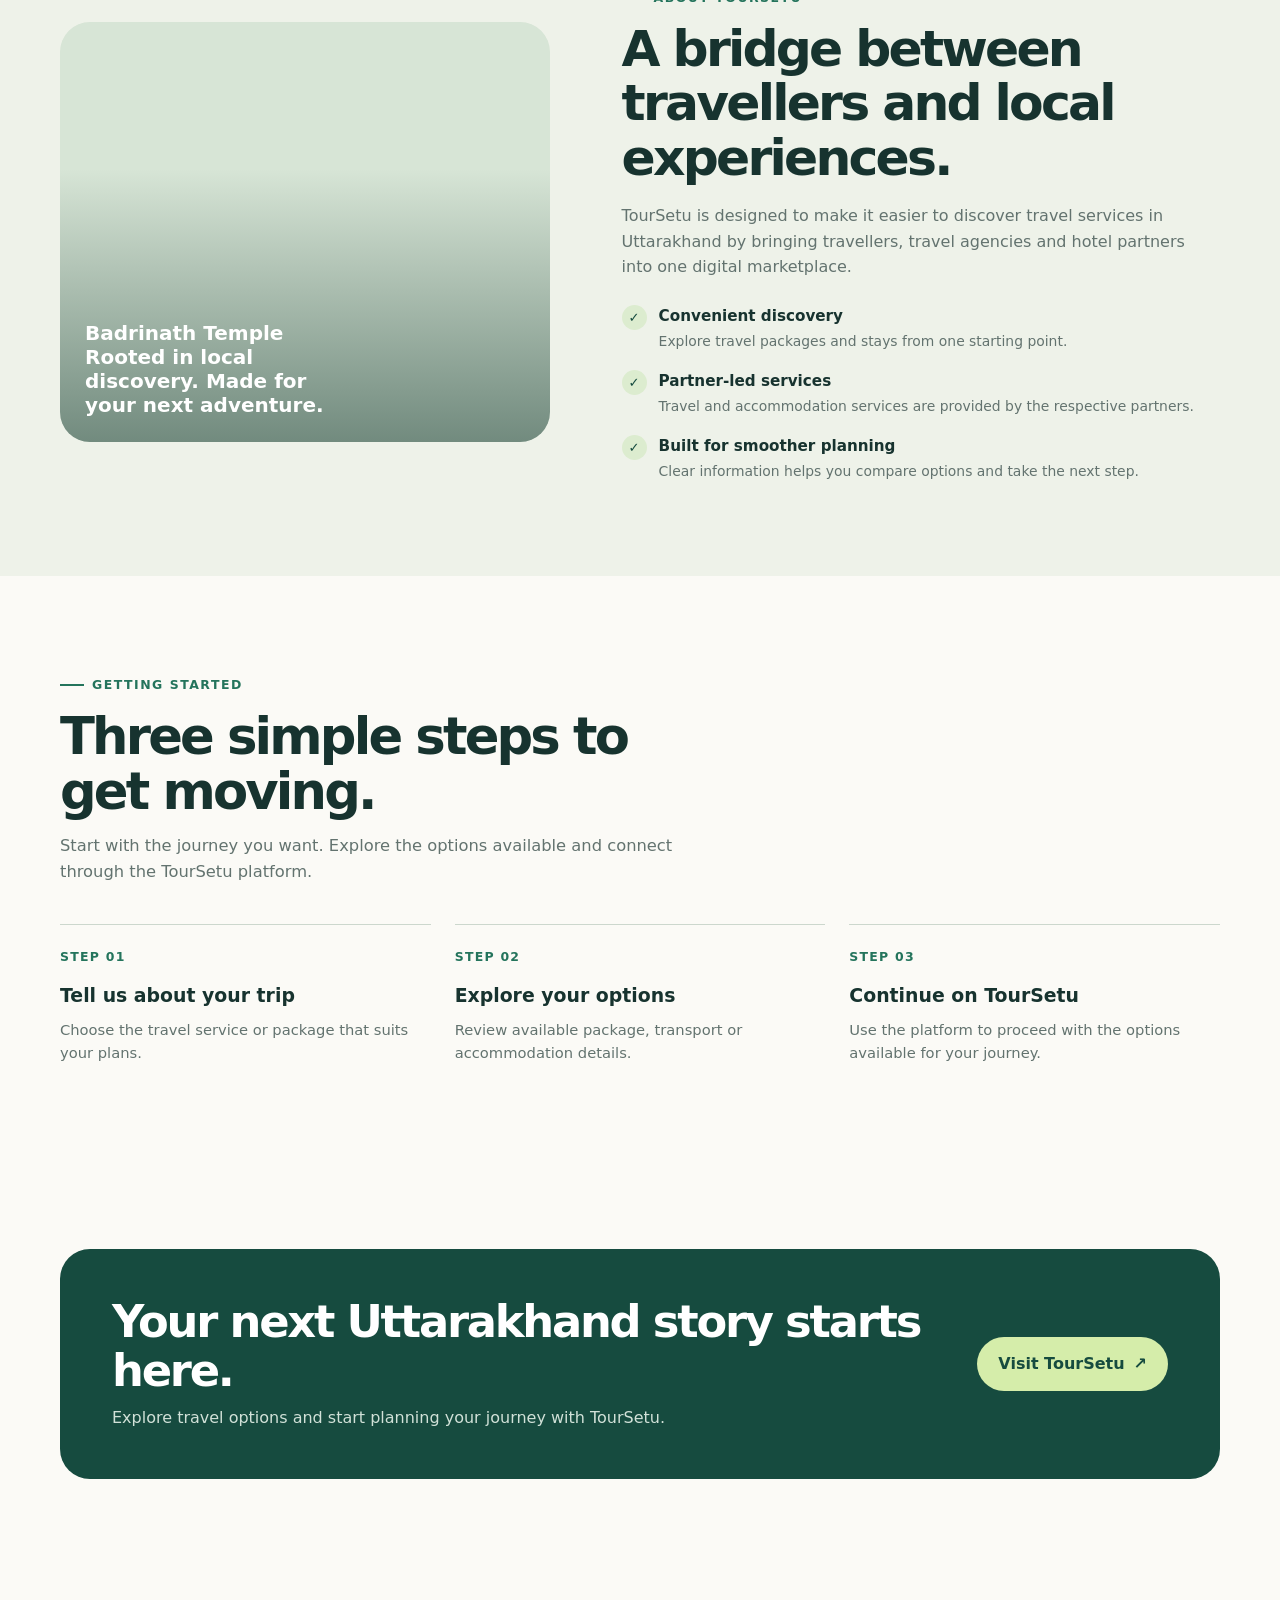
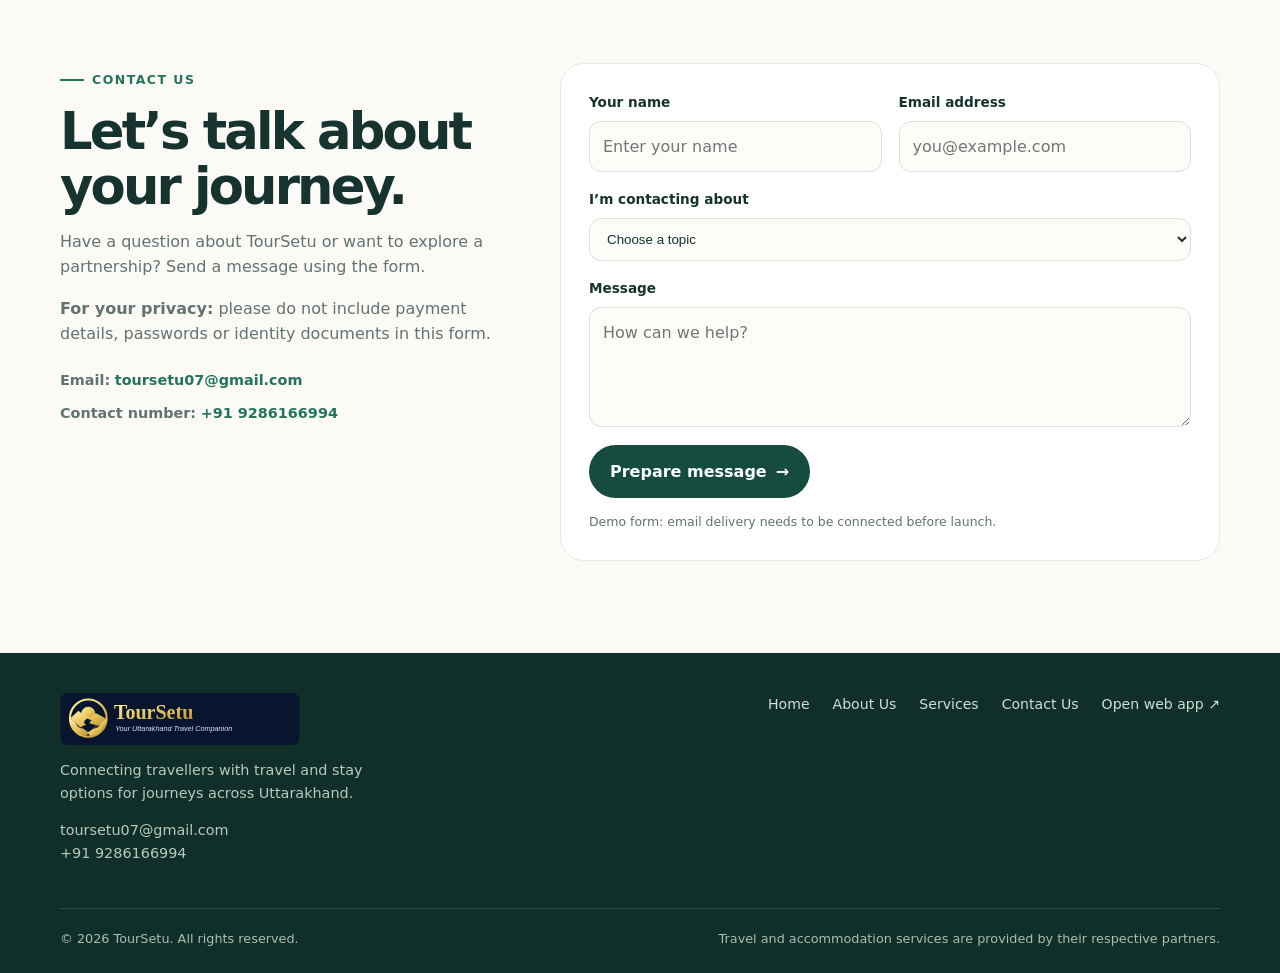
==== commit 8e74a62c: "Handle inline portal grids in mobile responsive rules" ====
--- a/company-site/index.html
+++ b/company-site/index.html
@@ -2,7 +2,7 @@
 <html lang="en">
 <head>
   <meta charset="utf-8">
-  <meta name="viewport" content="width=device-width, initial-scale=1.0, maximum-scale=5.0, viewport-fit=cover">
+  <meta name="viewport" content="width=device-width, initial-scale=1">
   <meta name="theme-color" content="#123c35">
   <meta name="description" content="Discover Uttarakhand with TourSetu. Explore Char Dham Yatra travel packages, trusted travel agencies and stays in one place.">
   <title>TourSetu | Your Uttarakhand Journey Starts Here</title>
@@ -20,7 +20,6 @@
     @media(max-width:700px){.wrap{width:min(100% - 30px,560px)}.nav{height:68px}.menu-toggle{display:inline-flex}.nav-cta{display:none}.navlinks{display:none;position:absolute;top:68px;left:0;right:0;background:var(--cream);padding:18px 22px 24px;border-bottom:1px solid var(--line);flex-direction:column;align-items:stretch;gap:0}.navlinks.open{display:flex}.navlinks a{padding:12px 4px}.navlinks a:last-child{display:block}.hero{padding:40px 0 48px}h1{font-size:clamp(2.65rem,12vw,4rem)}.hero-copy{font-size:1rem}.hero-visual{min-height:350px}.hero-photo{border-radius:26px 26px 75px 26px;inset:0 0 18px 8px}.floating-card{top:22px;padding:12px}.floating-icon{width:36px;height:36px}.floating-note{right:0;max-width:175px;font-size:.8rem;padding:13px 14px}.photo-caption{left:22px;bottom:24px}.photo-caption h3{font-size:1.45rem}.stats-grid{grid-template-columns:1fr;gap:0;padding:10px 0}.stat,.stat:first-child{padding:13px 2px;border-right:0;border-bottom:1px solid var(--line)}.stat:last-child{border-bottom:0}.services-grid,.steps-grid{grid-template-columns:1fr}.service-card{padding:23px}.content-section{padding:65px 0!important}.about-grid,.contact-grid{grid-template-columns:1fr}.about-art{min-height:300px;order:2}.about-copy{order:1}.cta-band{padding:30px 24px;display:block}.cta-band .btn{margin-top:22px}.contact-panel{padding:20px}.form-grid{grid-template-columns:1fr}.field.full{grid-column:auto}.footer-top{display:block}.footer-links{margin-top:24px;gap:15px}.footer-bottom{display:block}.footer-bottom span{display:block;margin-top:7px}}
     @media(prefers-reduced-motion:reduce){*,*::before,*::after{scroll-behavior:auto!important;transition:none!important}}
   </style>
-  <link rel="stylesheet" href="../responsive.css?v=2026-11-15">
 </head>
 <body>
   <header class="topbar">
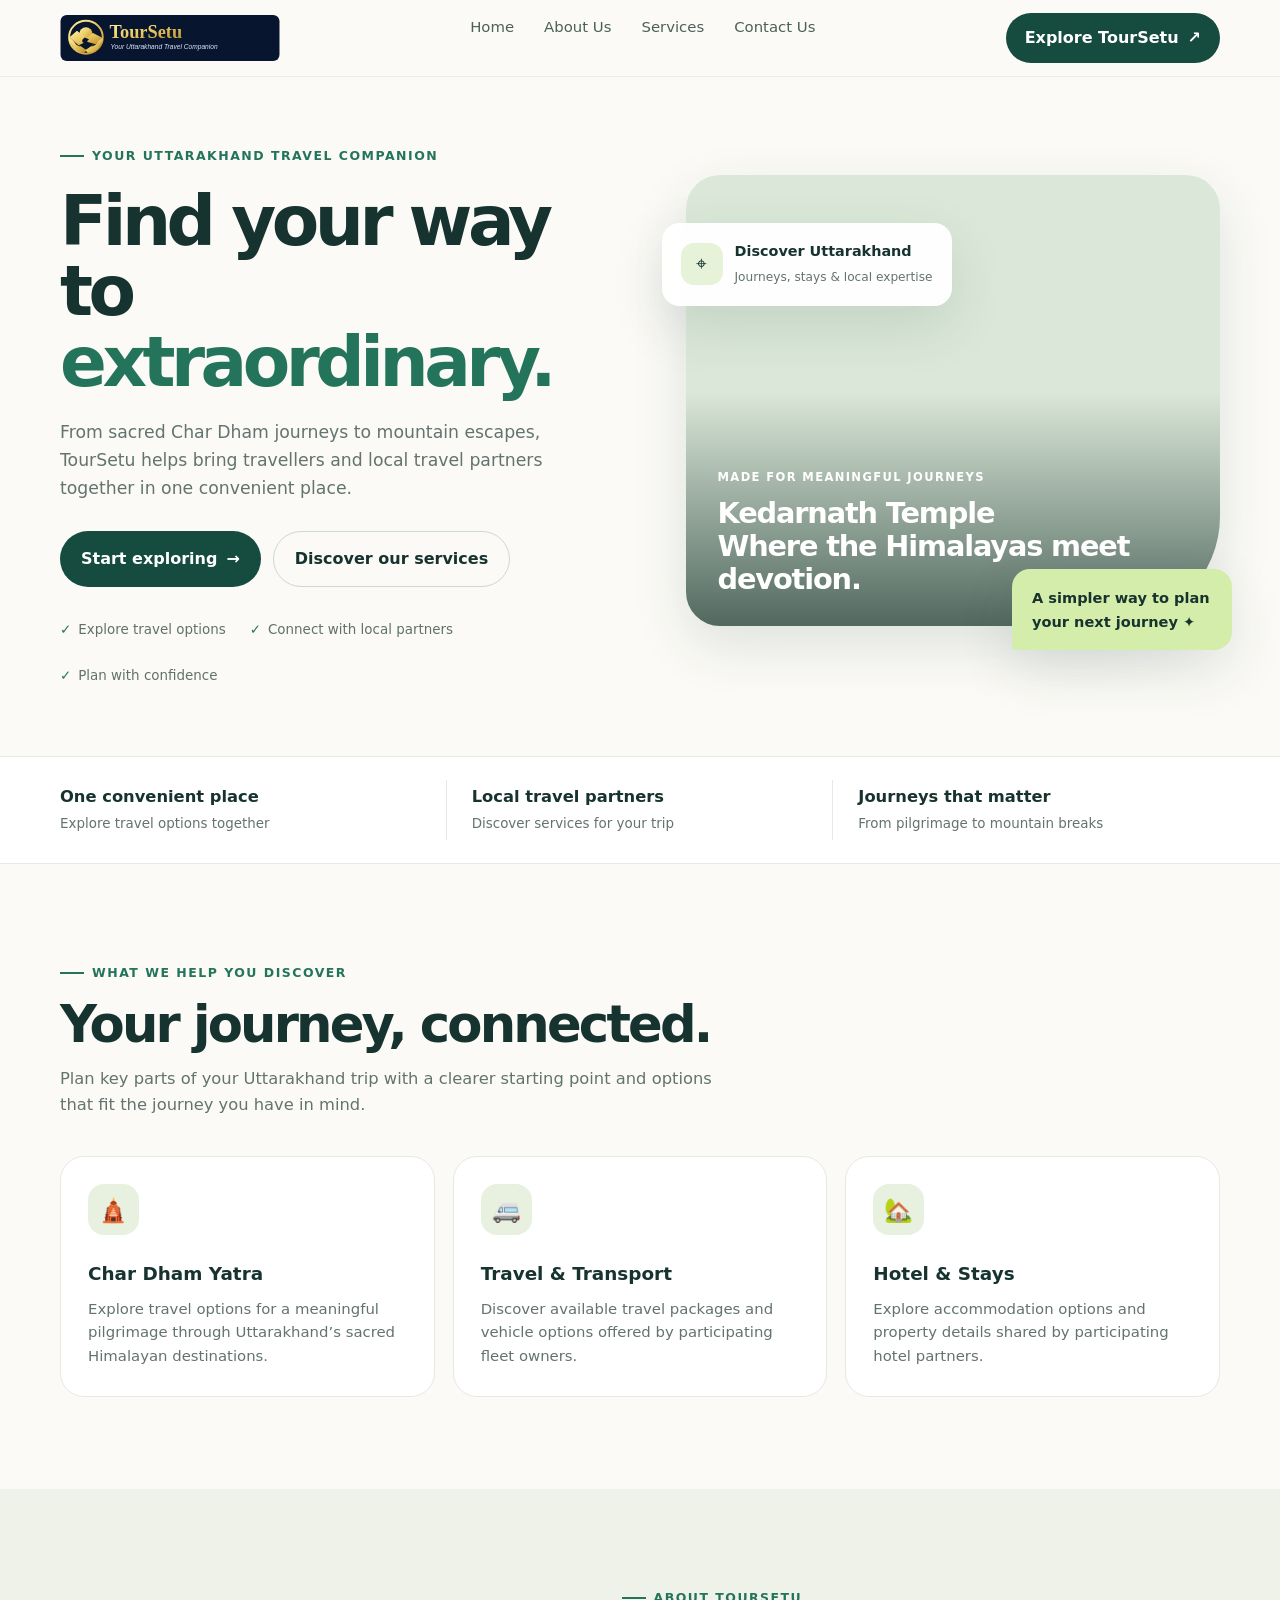
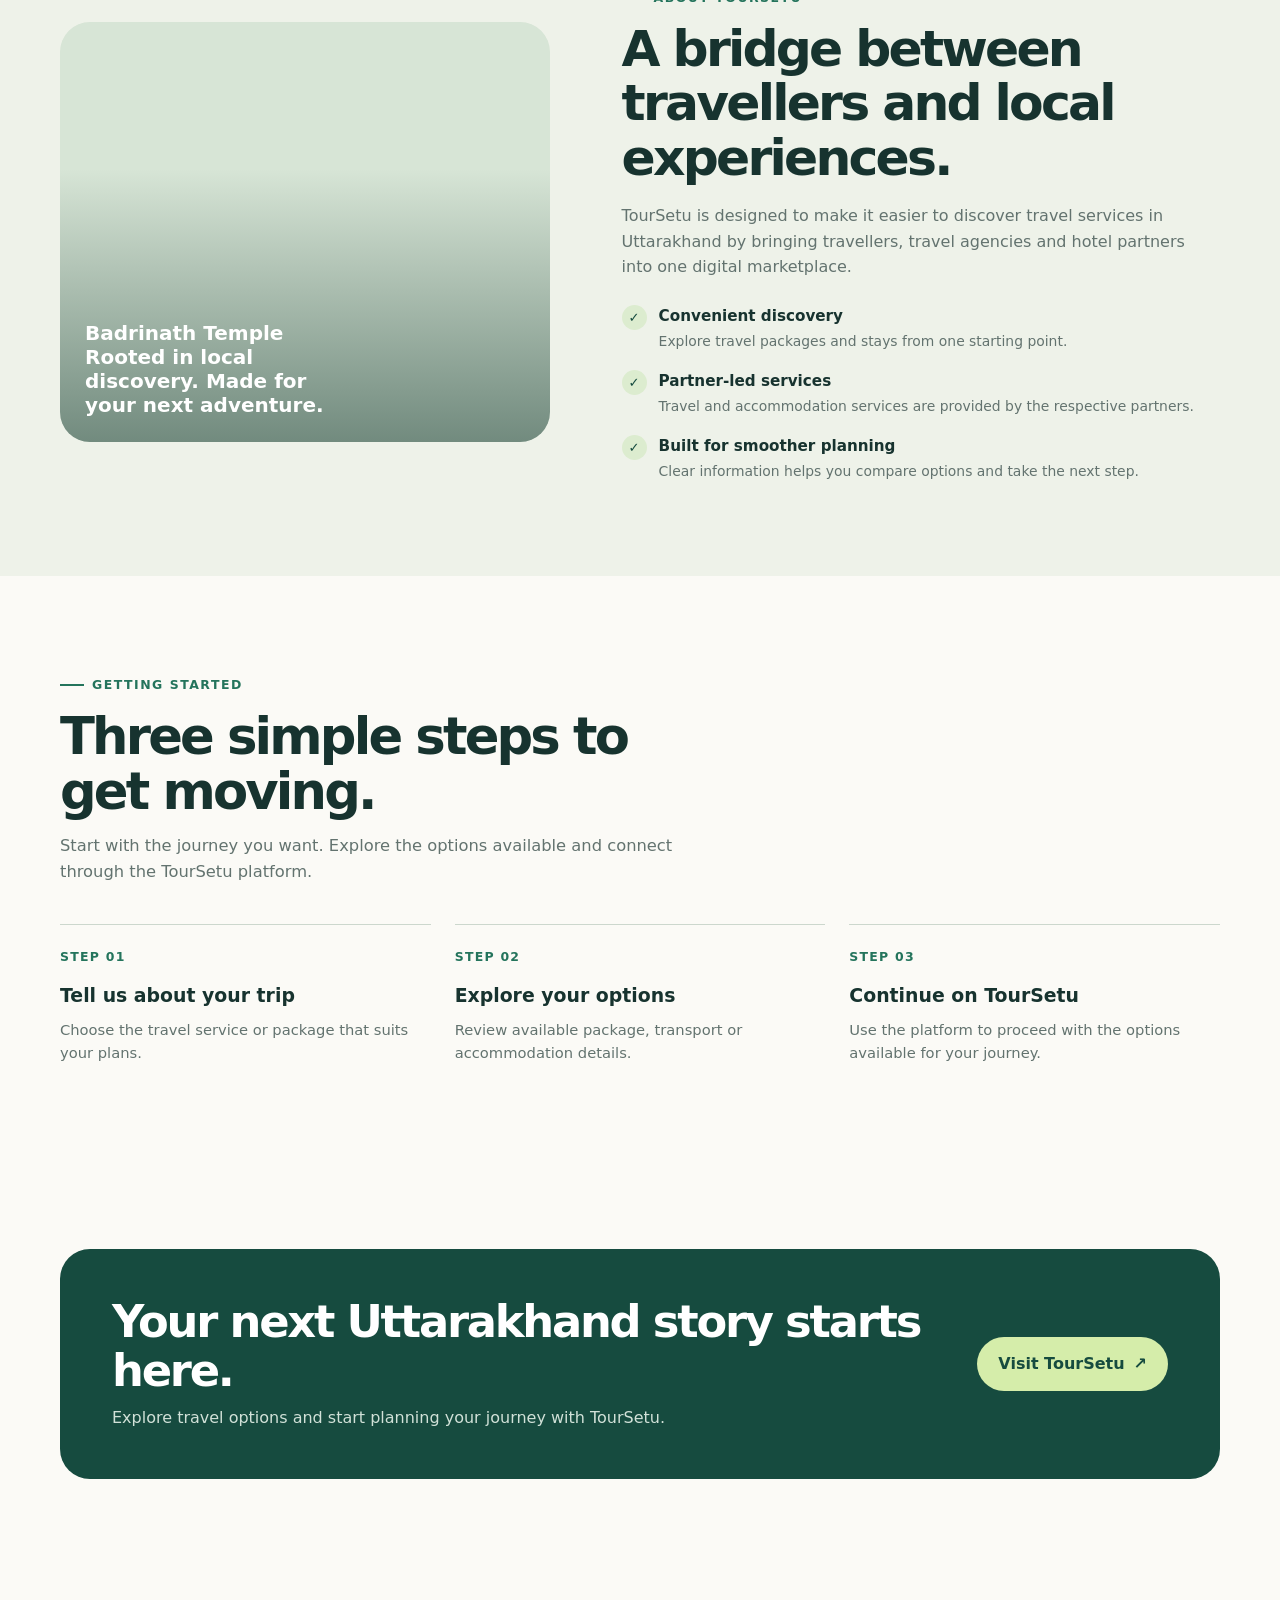
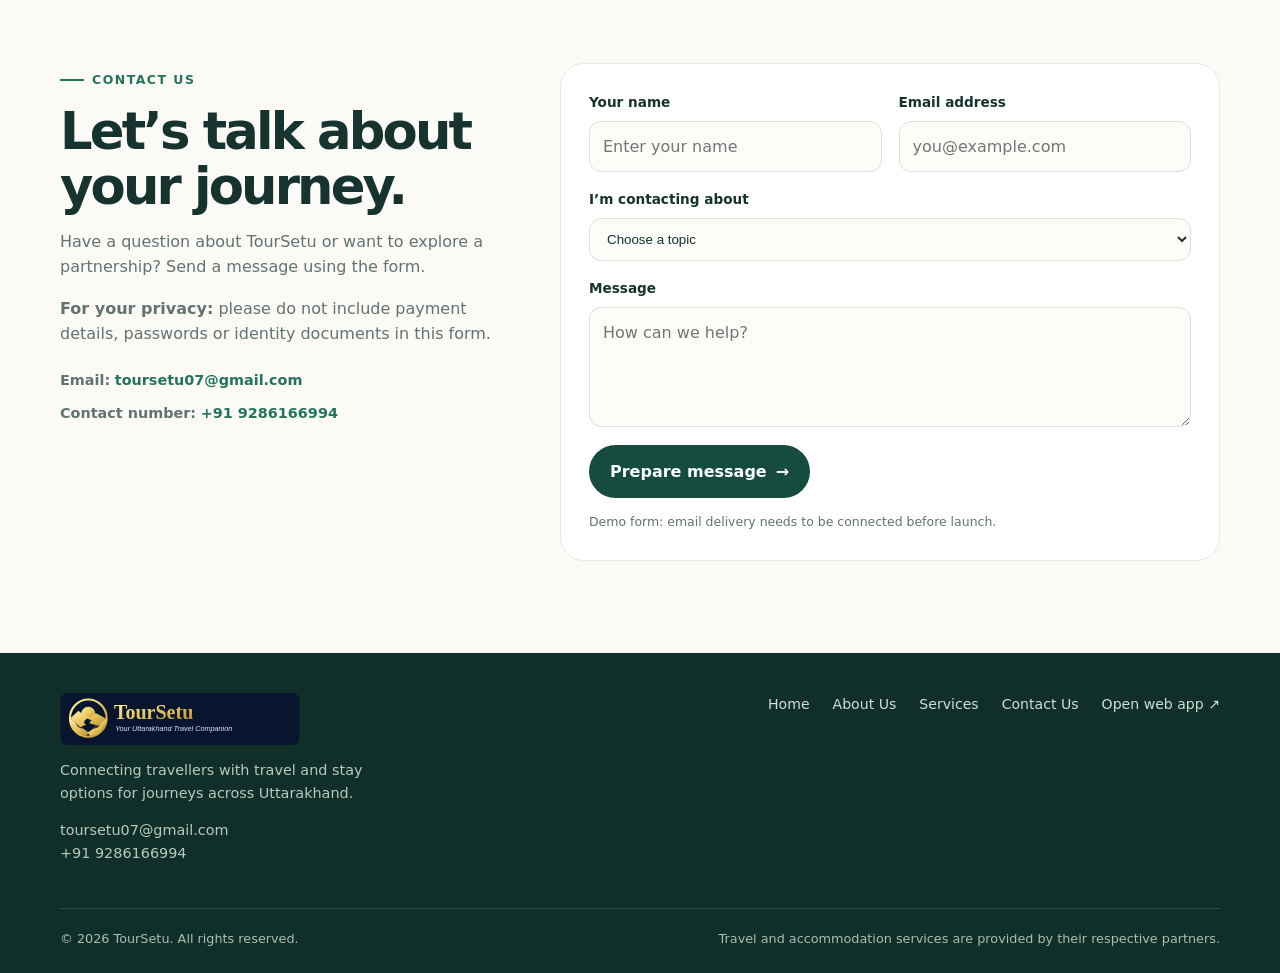
==== commit 3c4f2f59: "Preserve all responsive page updates and refine mobile grids" ====
--- a/company-site/index.html
+++ b/company-site/index.html
@@ -2,7 +2,7 @@
 <html lang="en">
 <head>
   <meta charset="utf-8">
-  <meta name="viewport" content="width=device-width, initial-scale=1">
+  <meta name="viewport" content="width=device-width, initial-scale=1.0, maximum-scale=5.0, viewport-fit=cover">
   <meta name="theme-color" content="#123c35">
   <meta name="description" content="Discover Uttarakhand with TourSetu. Explore Char Dham Yatra travel packages, trusted travel agencies and stays in one place.">
   <title>TourSetu | Your Uttarakhand Journey Starts Here</title>
@@ -20,6 +20,7 @@
     @media(max-width:700px){.wrap{width:min(100% - 30px,560px)}.nav{height:68px}.menu-toggle{display:inline-flex}.nav-cta{display:none}.navlinks{display:none;position:absolute;top:68px;left:0;right:0;background:var(--cream);padding:18px 22px 24px;border-bottom:1px solid var(--line);flex-direction:column;align-items:stretch;gap:0}.navlinks.open{display:flex}.navlinks a{padding:12px 4px}.navlinks a:last-child{display:block}.hero{padding:40px 0 48px}h1{font-size:clamp(2.65rem,12vw,4rem)}.hero-copy{font-size:1rem}.hero-visual{min-height:350px}.hero-photo{border-radius:26px 26px 75px 26px;inset:0 0 18px 8px}.floating-card{top:22px;padding:12px}.floating-icon{width:36px;height:36px}.floating-note{right:0;max-width:175px;font-size:.8rem;padding:13px 14px}.photo-caption{left:22px;bottom:24px}.photo-caption h3{font-size:1.45rem}.stats-grid{grid-template-columns:1fr;gap:0;padding:10px 0}.stat,.stat:first-child{padding:13px 2px;border-right:0;border-bottom:1px solid var(--line)}.stat:last-child{border-bottom:0}.services-grid,.steps-grid{grid-template-columns:1fr}.service-card{padding:23px}.content-section{padding:65px 0!important}.about-grid,.contact-grid{grid-template-columns:1fr}.about-art{min-height:300px;order:2}.about-copy{order:1}.cta-band{padding:30px 24px;display:block}.cta-band .btn{margin-top:22px}.contact-panel{padding:20px}.form-grid{grid-template-columns:1fr}.field.full{grid-column:auto}.footer-top{display:block}.footer-links{margin-top:24px;gap:15px}.footer-bottom{display:block}.footer-bottom span{display:block;margin-top:7px}}
     @media(prefers-reduced-motion:reduce){*,*::before,*::after{scroll-behavior:auto!important;transition:none!important}}
   </style>
+  <link rel="stylesheet" href="../responsive.css?v=2026-11-15">
 </head>
 <body>
   <header class="topbar">
--- a/responsive.css
+++ b/responsive.css
@@ -0,0 +1,57 @@
+/* TourSetu cross-portal responsive foundation — desktop, Android and iOS */
+:root { color-scheme: light; }
+html { width:100%; max-width:100%; overflow-x:clip; -webkit-text-size-adjust:100%; text-size-adjust:100%; }
+body { width:100%; max-width:100%; min-width:0; overflow-x:clip; }
+*, *::before, *::after { box-sizing:border-box; }
+img, video, canvas, svg { max-width:100%; }
+iframe { max-width:100%; }
+button, a, input, select, textarea, summary, [role="button"] { touch-action:manipulation; }
+button, a, [role="button"], input[type="checkbox"], input[type="radio"], select { -webkit-tap-highlight-color:transparent; }
+:where(button, a, [role="button"], summary) { min-height:44px; }
+:where(input:not([type="checkbox"]):not([type="radio"]), select, textarea) { max-width:100%; min-width:0; }
+#app, #app > *, .driver-app, .main, .content, main, .page, .page-content { min-width:0; max-width:100%; }
+#app img, .driver-app img { height:auto; }
+@media (min-width:1024px) {
+  #app { width:100%; max-width:100%; }
+  #app .container, #app .dashboard-container, #app .main-content { width:min(100% - 48px, 1600px); max-width:1600px; margin-inline:auto; }
+  #app .grid, #app .cards-grid, #app .dashboard-grid, #app .taxi-grid, #app .listing-grid { grid-template-columns:repeat(auto-fit,minmax(min(100%,280px),1fr)); }
+  .driver-app .content { width:100%; max-width:1600px; margin-inline:auto; padding-inline:clamp(24px,3vw,56px); }
+}
+@media (max-width:1023px) { #app .container, #app .dashboard-container, #app .main-content { max-width:100%; } }
+@media (max-width:768px) {
+  html, body { overflow-x:hidden; }
+  body { min-width:320px; }
+  #app { width:100%; max-width:100%; padding-inline:0; }
+  #app :where(.grid, .cards-grid, .dashboard-grid, .taxi-grid, .listing-grid, .search-grid, .filter-grid, .form-grid, .panel-grid), #app [style*="grid-template-columns"] { grid-template-columns:minmax(0,1fr) !important; }
+  #app :where(.flex-row, .toolbar, .search-bar, .filter-bar, .form-actions, .dashboard-header, .section-header) { flex-wrap:wrap; min-width:0; }
+  #app :where(input, select, textarea, button) { font-size:16px; }
+  #app :where(input, select, textarea) { width:100%; min-width:0; }
+  #app :where(button, .btn, .nav-item, .side-link, [role="button"]) { min-height:44px; }
+  #app :where(.card, .panel, .modal-content, .form-card) { min-width:0; max-width:100%; }
+  #app :where(.modal, .modal-overlay, .modal-backdrop, [role="dialog"]) { max-width:100vw; max-height:100dvh; overflow-y:auto; overscroll-behavior:contain; }
+  #app :where(.modal-content, [role="dialog"] .modal-content) { width:min(100% - 20px, 620px) !important; max-height:calc(100dvh - 24px); margin:12px auto; overflow-y:auto; padding-bottom:max(16px, env(safe-area-inset-bottom)); }
+  #app :where(table) { display:block; width:100%; max-width:100%; overflow-x:auto; -webkit-overflow-scrolling:touch; }
+  #app :where(pre, code, .long-text, .address, .email) { overflow-wrap:anywhere; }
+  .driver-app { width:100%; max-width:100%; overflow-x:clip; }
+  .driver-app .sidebar { position:sticky; top:0; width:100%; height:auto; max-height:none; padding:10px 12px; }
+  .driver-app .side-nav { display:flex; flex-wrap:nowrap; overflow-x:auto; overflow-y:hidden; max-width:100%; padding-bottom:4px; -webkit-overflow-scrolling:touch; }
+  .driver-app .side-link { flex:0 0 auto; min-height:44px; white-space:nowrap; }
+  .driver-app .main { width:100%; margin-left:0; min-width:0; }
+  .driver-app .topbar { padding-inline:14px; gap:10px; }
+  .driver-app .content { width:100%; max-width:100%; padding:18px 14px calc(28px + env(safe-area-inset-bottom)); }
+  .driver-app .stats { grid-template-columns:repeat(2,minmax(0,1fr)); }
+  .driver-app .driver-grid { grid-template-columns:minmax(0,1fr); }
+  .driver-app .driver-grid .full { grid-column:1/-1; }
+  .driver-app .driver-grid input, .driver-app .driver-grid select { min-height:44px; font-size:16px; }
+  .driver-app .panel-head { flex-wrap:wrap; gap:10px; }
+  .driver-app .panel-body { min-width:0; }
+  .driver-app .btn { min-height:44px; }
+  .auth-wrap, .auth-card { width:min(100% - 24px, 520px); max-width:100%; }
+  .auth-card { padding:clamp(16px,4vw,26px); }
+  .sidebar, .drawer, .slide-out-drawer { max-width:min(88vw,360px); }
+  .drawer a, .drawer button, .slide-out-drawer a, .slide-out-drawer button { min-height:44px; }
+  .wrap { width:min(100% - 28px, 720px); }
+}
+@media (max-width:380px) { .driver-app .stats { grid-template-columns:minmax(0,1fr); } .driver-app .topbar { padding-inline:10px; } .driver-app .content { padding-inline:10px; } }
+@supports not (overflow:clip) { html, body { overflow-x:hidden; } }
+@media (prefers-reduced-motion:reduce) { *,*::before,*::after { scroll-behavior:auto !important; animation-duration:.01ms !important; transition-duration:.01ms !important; } }
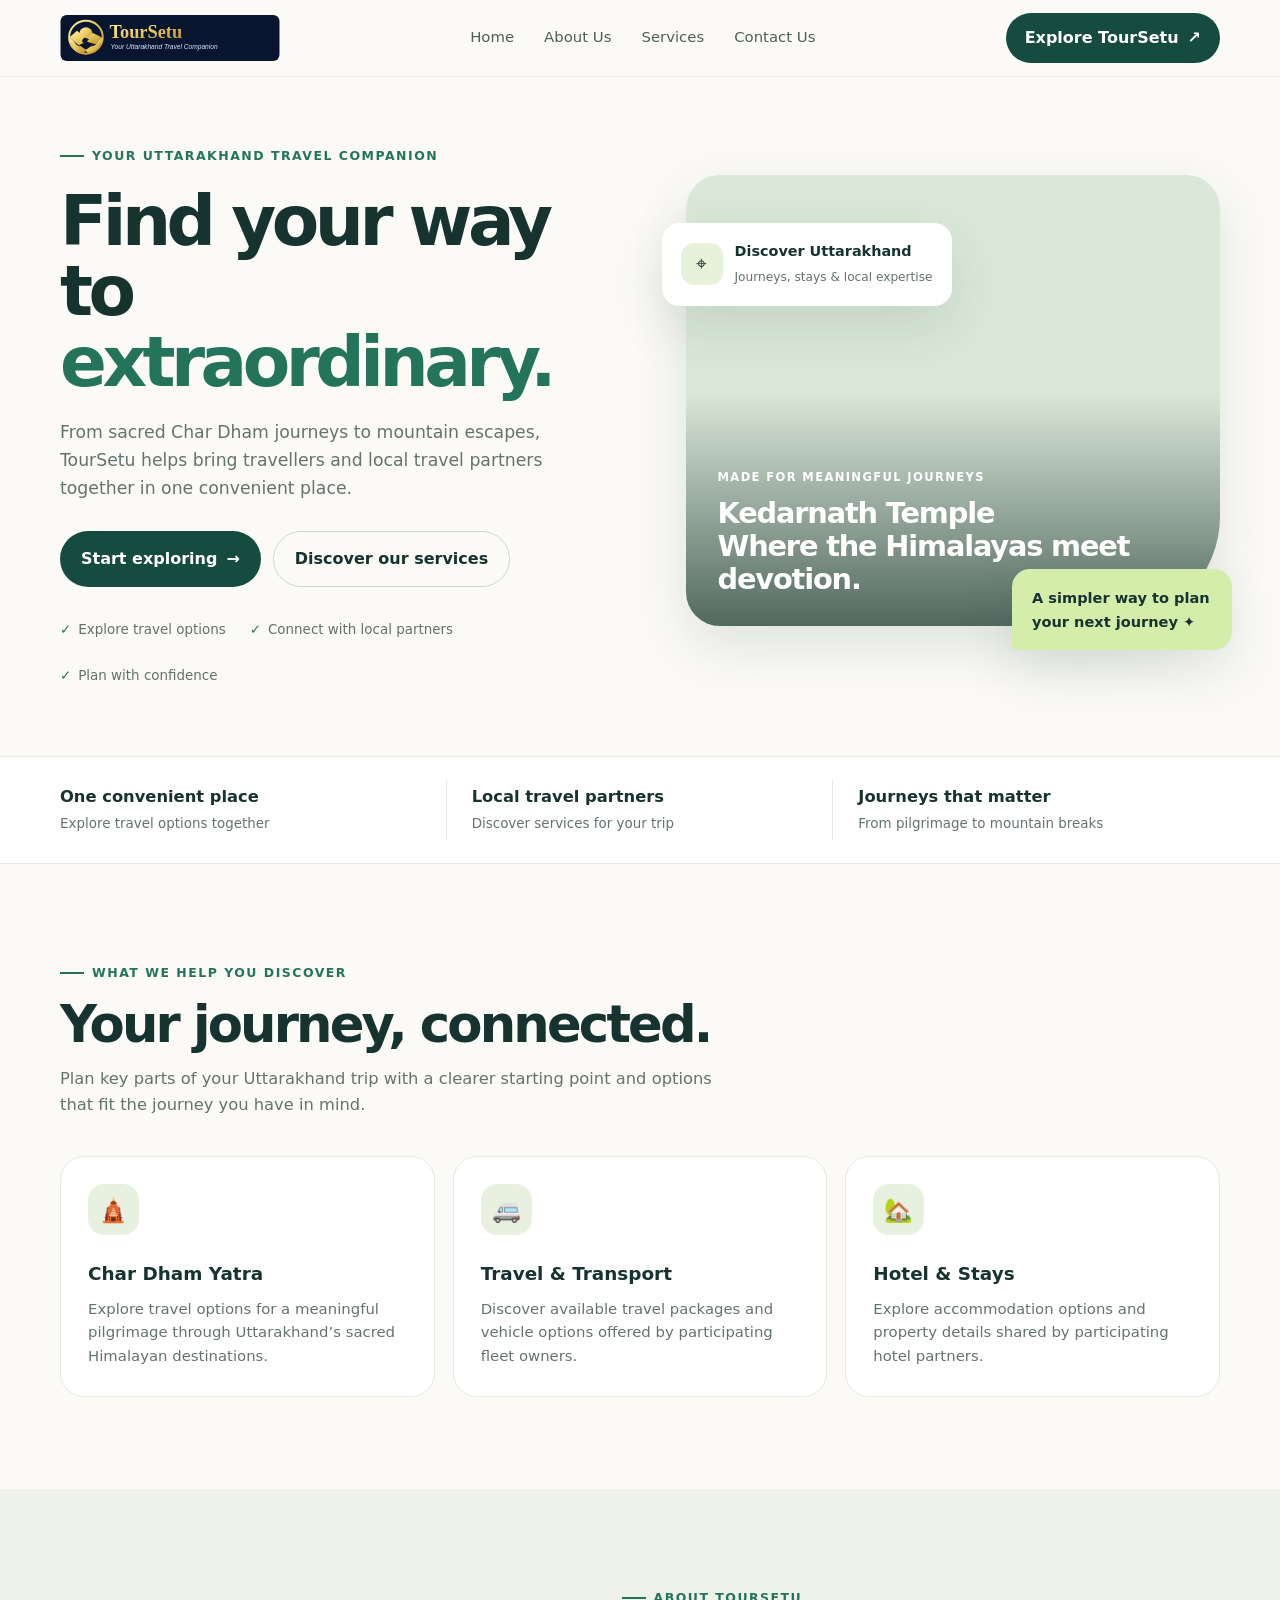
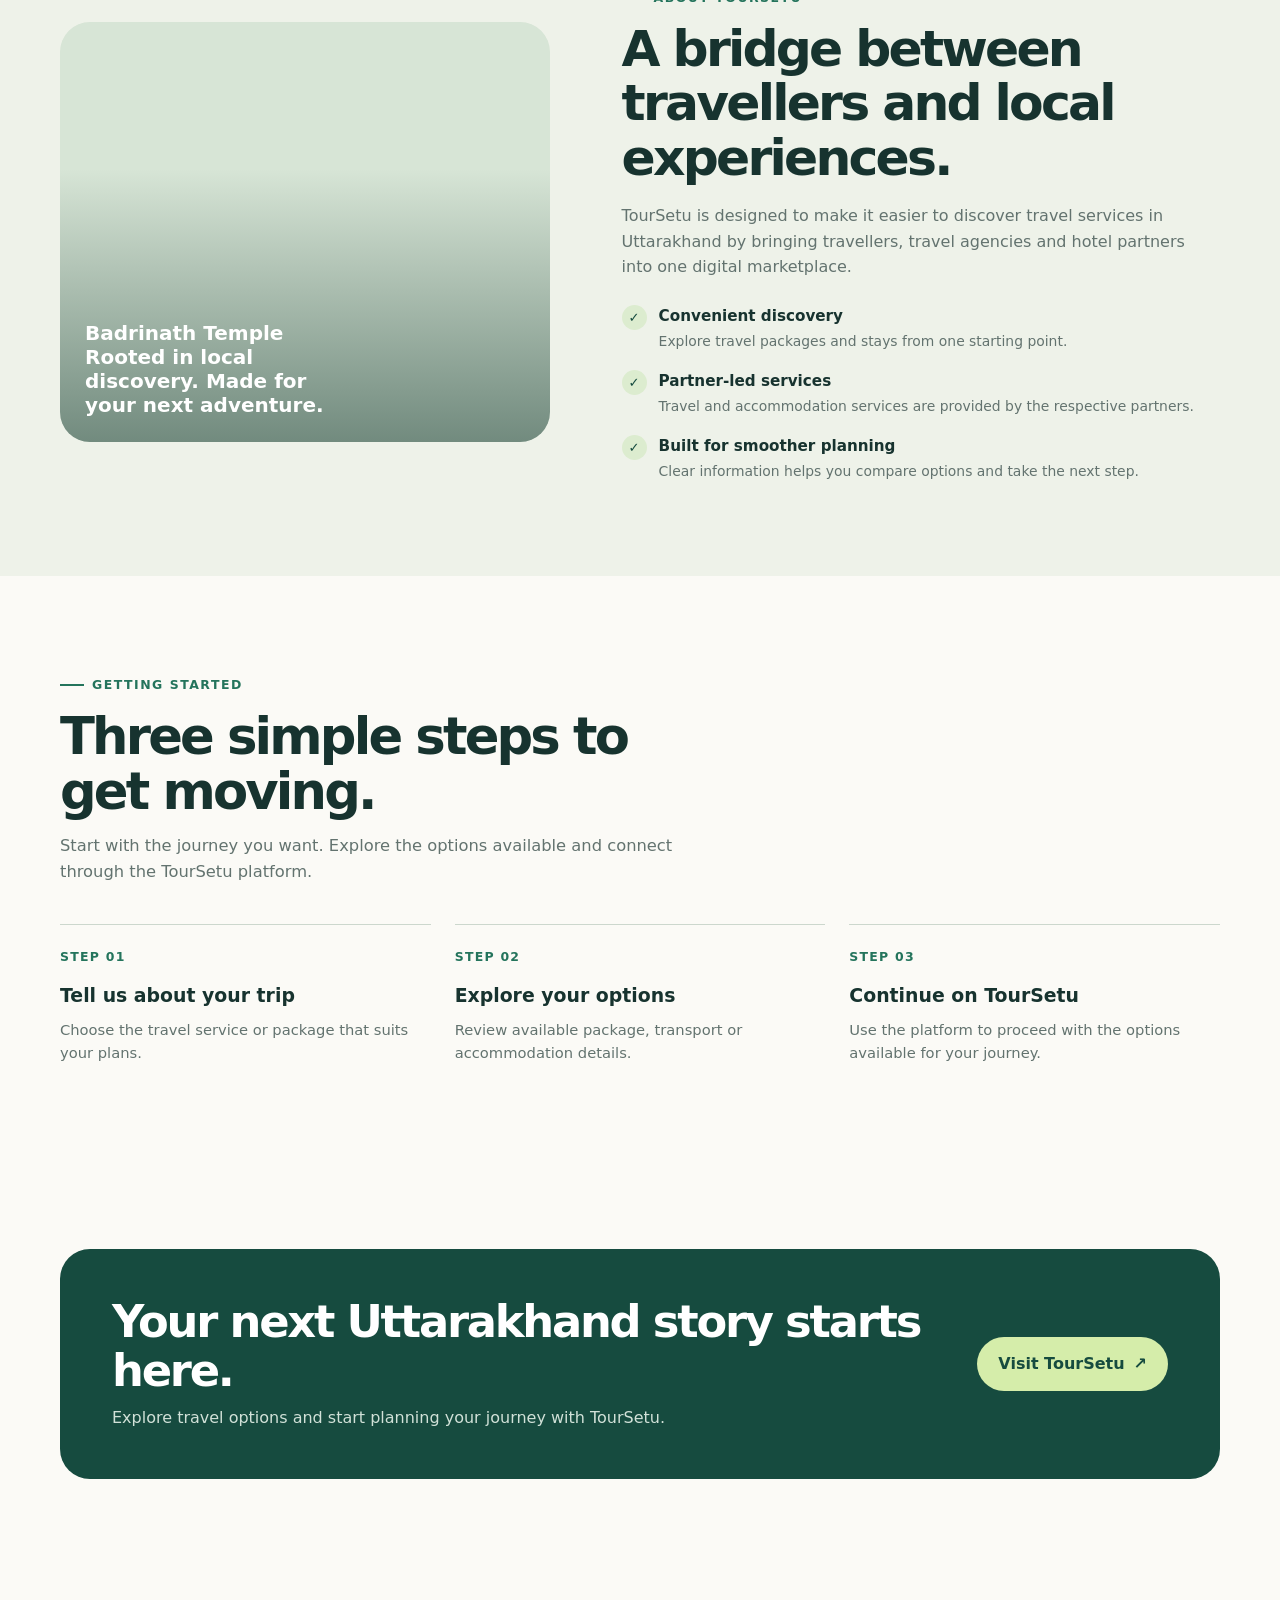
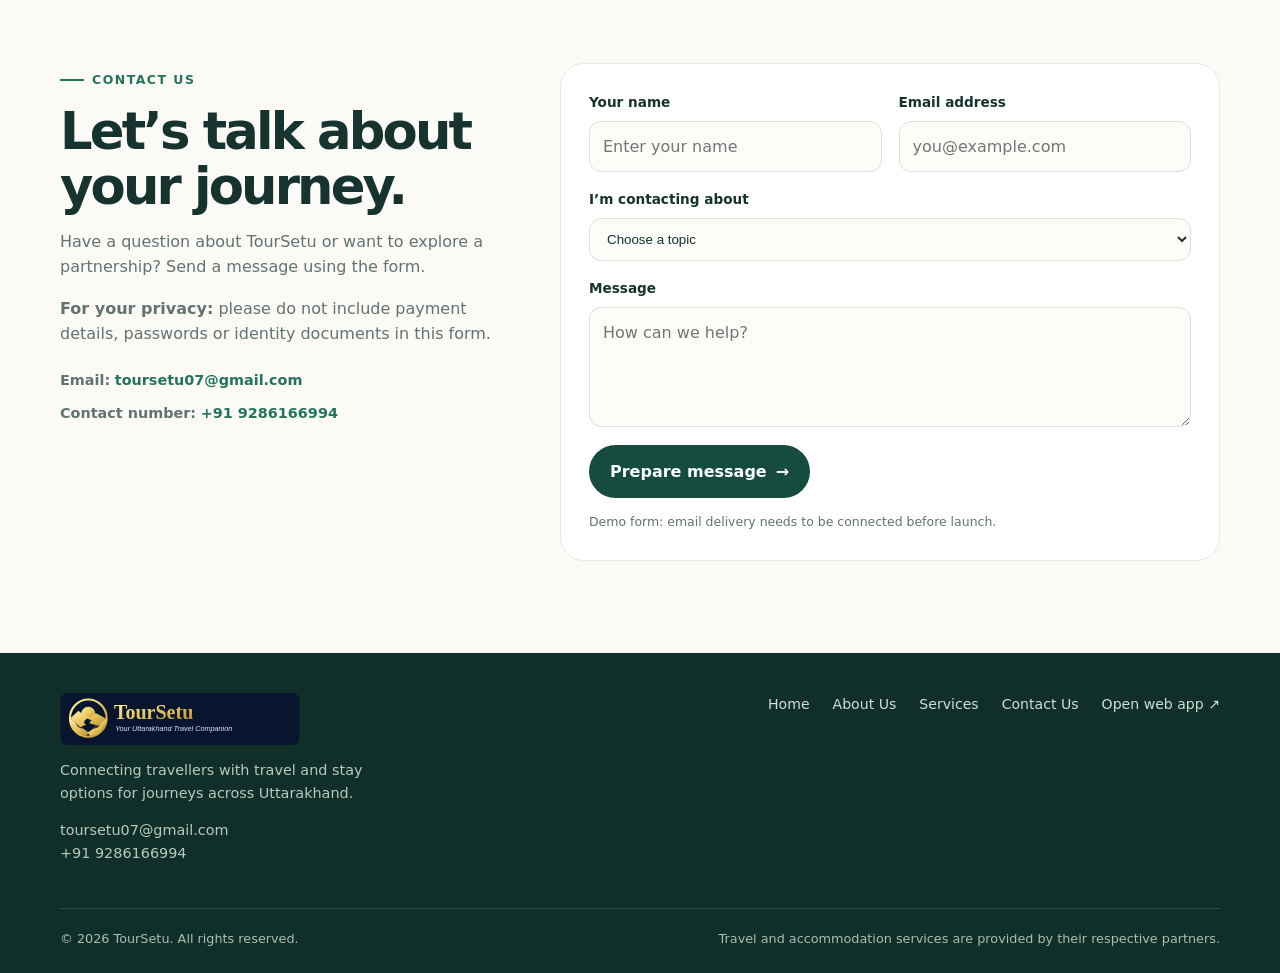
==== commit 71afa26e: "security: extract inline script from company-site/index.html" ====
--- a/company-site/index.html
+++ b/company-site/index.html
@@ -80,30 +80,6 @@
     </section>
   </main>
   <footer class="footer"><div class="wrap"><div class="footer-top"><div><a class="brand" href="#home" aria-label="TourSetu home"><img class="brand-logo" src="assets/toursetu-brand.svg" alt="TourSetu — Your Uttarakhand Travel Companion"></a><p>Connecting travellers with travel and stay options for journeys across Uttarakhand.</p><p><a href="mailto:toursetu07@gmail.com">toursetu07@gmail.com</a><br><a href="tel:+919286166994">+91 9286166994</a></p></div><nav class="footer-links" aria-label="Footer navigation"><a href="#home">Home</a><a href="#about">About Us</a><a href="#services">Services</a><a href="#contact">Contact Us</a><a href="https://toursetu.pages.dev/" target="_blank" rel="noopener noreferrer">Open web app ↗</a></nav></div><div class="footer-bottom"><span>© <span id="year"></span> TourSetu. All rights reserved.</span><span>Travel and accommodation services are provided by their respective partners.</span></div></div></footer>
-  <script>
-    (() => {
-      const toggle = document.querySelector('.menu-toggle');
-      const nav = document.querySelector('#navlinks');
-      toggle.addEventListener('click', () => {
-        const open = nav.classList.toggle('open');
-        toggle.setAttribute('aria-expanded', String(open));
-        toggle.textContent = open ? 'Close ✕' : 'Menu ☰';
-      });
-      nav.querySelectorAll('a').forEach(link => link.addEventListener('click', () => {
-        nav.classList.remove('open');
-        toggle.setAttribute('aria-expanded', 'false');
-        toggle.textContent = 'Menu ☰';
-      }));
-      document.querySelector('#year').textContent = new Date().getFullYear();
-      document.querySelector('#contact-form').addEventListener('submit', event => {
-        event.preventDefault();
-        const form = event.currentTarget;
-        if (!form.reportValidity()) return;
-        const notice = document.querySelector('#form-notice');
-        notice.textContent = 'Thanks! The page design is ready, but this demo form does not send or store messages yet. Connect an approved email service or secure backend before publishing.';
-        notice.style.display = 'block';
-      });
-    })();
-  </script>
+  <script src="/public-site-nav.js?v=2026-11-15" defer></script>
 </body>
 </html>
--- a/responsive.css
+++ b/responsive.css
@@ -7,7 +7,6 @@
 iframe { max-width:100%; }
 button, a, input, select, textarea, summary, [role="button"] { touch-action:manipulation; }
 button, a, [role="button"], input[type="checkbox"], input[type="radio"], select { -webkit-tap-highlight-color:transparent; }
-:where(button, a, [role="button"], summary) { min-height:44px; }
 :where(input:not([type="checkbox"]):not([type="radio"]), select, textarea) { max-width:100%; min-width:0; }
 #app, #app > *, .driver-app, .main, .content, main, .page, .page-content { min-width:0; max-width:100%; }
 #app img, .driver-app img { height:auto; }
@@ -26,7 +25,7 @@
   #app :where(.flex-row, .toolbar, .search-bar, .filter-bar, .form-actions, .dashboard-header, .section-header) { flex-wrap:wrap; min-width:0; }
   #app :where(input, select, textarea, button) { font-size:16px; }
   #app :where(input, select, textarea) { width:100%; min-width:0; }
-  #app :where(button, .btn, .nav-item, .side-link, [role="button"]) { min-height:44px; }
+  #app :where(button, .btn, .nav-item, .side-link, [role="button"], summary), #app .navlinks a, #app .drawer a, #app .slide-out-drawer a { min-height:44px; }
   #app :where(.card, .panel, .modal-content, .form-card) { min-width:0; max-width:100%; }
   #app :where(.modal, .modal-overlay, .modal-backdrop, [role="dialog"]) { max-width:100vw; max-height:100dvh; overflow-y:auto; overscroll-behavior:contain; }
   #app :where(.modal-content, [role="dialog"] .modal-content) { width:min(100% - 20px, 620px) !important; max-height:calc(100dvh - 24px); margin:12px auto; overflow-y:auto; padding-bottom:max(16px, env(safe-area-inset-bottom)); }
@@ -55,3 +54,767 @@
 @media (max-width:380px) { .driver-app .stats { grid-template-columns:minmax(0,1fr); } .driver-app .topbar { padding-inline:10px; } .driver-app .content { padding-inline:10px; } }
 @supports not (overflow:clip) { html, body { overflow-x:hidden; } }
 @media (prefers-reduced-motion:reduce) { *,*::before,*::after { scroll-behavior:auto !important; animation-duration:.01ms !important; transition-duration:.01ms !important; } }
+
+
+/* Mobile-only portal polish: search controls, dashboard actions and drawers.
+   All overrides are scoped to <=768px so desktop geometry remains unchanged. */
+@media (max-width:768px) {
+  #app { padding-inline:max(0px, env(safe-area-inset-left)) max(0px, env(safe-area-inset-right)); }
+  #app :where(.card,.panel,.form-card,.search-container,.search-panel,.dashboard-card,.dashboard-section,.section-card) {
+    padding:clamp(12px,3.5vw,16px);
+    border-radius:14px;
+  }
+  #app :where(h1) { font-size:clamp(1.45rem,6vw,1.9rem); line-height:1.2; overflow-wrap:normal; }
+  #app :where(h2) { font-size:clamp(1.2rem,5vw,1.55rem); line-height:1.25; }
+  #app :where(h3) { font-size:clamp(1.05rem,4.2vw,1.25rem); line-height:1.3; }
+  #app :where(p,.muted,.helper-text) { line-height:1.5; }
+  #app :where(.dashboard-header,.section-header,.toolbar,.action-bar,.dashboard-actions,.header-actions,.action-buttons,.top-actions) { gap:10px; align-items:stretch; min-width:0; }\n  #app :where(.dashboard-actions,.header-actions,.action-buttons) { display:grid; grid-template-columns:repeat(2,minmax(0,1fr)); }\n  #app :where(.dashboard-actions,.header-actions,.action-buttons) > button, #app :where(.dashboard-actions,.header-actions,.action-buttons) > a { width:100%; min-width:0; min-height:44px; }
+  #app :where(.dashboard-header,.section-header) > :first-child { min-width:0; flex:1 1 100%; }
+  /* Search-type selector: compact, non-wrapping pills with horizontal swipe. */
+  #app div:has(> div > label > input[name="search-type"]) {
+    display:flex !important; flex-wrap:wrap !important; align-items:center !important;
+    justify-content:flex-start !important; gap:10px !important; padding:12px !important;
+  }
+  #app div:has(> label > input[name="search-type"]) {
+    display:flex !important; flex:1 1 100% !important; flex-wrap:nowrap !important;
+    gap:8px !important; min-width:0; max-width:100%; overflow-x:auto; overflow-y:hidden;
+    padding:2px 1px 7px; -webkit-overflow-scrolling:touch; scrollbar-width:thin;
+    scroll-snap-type:x proximity;
+  }
+  #app div:has(> label > input[name="search-type"]) > label {
+    display:inline-flex !important; flex:0 0 auto !important; align-items:center;
+    white-space:nowrap !important; overflow-wrap:normal !important; word-break:keep-all !important;
+    min-height:44px; padding:9px 13px; border:1px solid #e5e7eb; border-radius:999px;
+    background:#fff; font-size:13px !important; line-height:1.2; gap:7px !important;
+    scroll-snap-align:start;
+  }
+  #app div:has(> label > input[name="search-type"]) > label input[type="radio"] {
+    width:17px !important; height:17px; flex:0 0 17px; margin:0; accent-color:#ff9f43;
+  }
+  /* Dashboard action groups remain readable and thumb-friendly. */
+  #app :where(div,section,header):has(> button[onclick*="confirmCustomerLogout"]),
+  #app :where(div,section,header):has(> button[onclick*="renderCustomerRequests"]) {
+    display:grid !important; grid-template-columns:repeat(2,minmax(0,1fr)) !important;
+    gap:9px !important; align-items:stretch !important; min-width:0;
+  }
+  #app :where(div,section,header):has(> button[onclick*="confirmCustomerLogout"]) > button,
+  #app :where(div,section,header):has(> button[onclick*="renderCustomerRequests"]) > button {
+    width:100% !important; min-width:0; min-height:46px !important; padding:10px 12px !important;
+    white-space:normal; line-height:1.25; font-size:14px !important;
+  }
+  #app :where(button,.btn,[role="button"],.nav-item,.menu-item) {
+    min-height:44px; max-width:100%; white-space:normal; overflow-wrap:normal;
+  }
+  #app :where(.modal-overlay,.modal-backdrop,[role="dialog"]) { padding:10px !important; }
+  #app :where(.modal-content,[role="dialog"] .modal-content) {
+    width:100% !important; max-width:620px !important; padding:16px !important;
+    margin:8px auto !important; border-radius:16px;
+  }
+  /* Drawer surfaces use compositor-friendly transforms and respect device safe areas. */
+  #app :where(.drawer,.slide-out-drawer,.sidebar,[class*="slide-drawer"],[class*="side-drawer"]) {
+    max-width:min(88vw,360px); padding-top:max(14px,env(safe-area-inset-top));
+    padding-bottom:max(16px,env(safe-area-inset-bottom));
+    will-change:transform; backface-visibility:hidden;
+    transition:transform .26s cubic-bezier(.2,.75,.25,1),opacity .2s ease,visibility .2s ease;
+    -webkit-overflow-scrolling:touch; overscroll-behavior:contain;
+  }
+  #app :where(.drawer a,.drawer button,.slide-out-drawer a,.slide-out-drawer button,
+    [class*="slide-drawer"] a,[class*="slide-drawer"] button,
+    [class*="side-drawer"] a,[class*="side-drawer"] button) { min-height:44px; }
+  #app :where(.drawer-backdrop,.drawer-overlay,[class*="drawer-backdrop"],[class*="drawer-overlay"]) {
+    transition:opacity .2s ease,visibility .2s ease;
+  }
+  #app :where(.card,.panel,.search-container,.dashboard-section) > * { min-width:0; }
+}
+@media (max-width:420px) {
+  #app :where(div,section,header):has(> button[onclick*="confirmCustomerLogout"]),
+  #app :where(div,section,header):has(> button[onclick*="renderCustomerRequests"]) {
+    grid-template-columns:minmax(0,1fr) !important;
+  }
+}
+@media (prefers-reduced-motion:reduce) {
+  #app :where(.drawer,.slide-out-drawer,.sidebar,[class*="slide-drawer"],[class*="side-drawer"],
+    .drawer-backdrop,.drawer-overlay,[class*="drawer-backdrop"],[class*="drawer-overlay"]) { transition:none !important; }
+}
+
+
+/* Desktop-wide layout refinement — isolated from tablet/mobile geometry. */
+@media (min-width: 1024px) {
+  html, body { width: 100%; max-width: 100%; }
+  body {
+    display: block !important;
+    padding: clamp(20px, 2vw, 32px) !important;
+    margin: 0 !important;
+  }
+  #app {
+    width: min(95vw, 1600px) !important;
+    max-width: 1600px !important;
+    margin-inline: auto !important;
+  }
+  #app > .container,
+  #app .container,
+  #app .dashboard-container,
+  #app .main-content,
+  #app .search-container,
+  #app .search-panel,
+  #app .page-content,
+  #app .dashboard-content,
+  #app .content,
+  #app .section-container {
+    width: 100%;
+    max-width: 1600px;
+    margin-inline: auto;
+  }
+  #app > .toursetu-agency-dashboard,
+  #app > .hotel-dashboard-shell,
+  #app > div[style*="background:#f4f7f6"] {
+    width: 100% !important;
+    max-width: none !important;
+    margin-inline: 0 !important;
+  }
+  #app > div[style*="background:#f4f7f6"] > div[style*="max-width:1200px"] {
+    width: 100% !important;
+    max-width: 1540px !important;
+  }
+  #app #owner-dashboard-section {
+    width: 100% !important;
+    max-width: 1600px !important;
+  }
+  #app :where(.grid, .cards-grid, .dashboard-grid, .taxi-grid, .listing-grid,
+    .search-grid, .filter-grid, .panel-grid, .stats, #customer-pkg-list) {
+    grid-template-columns: repeat(auto-fit, minmax(min(100%, 300px), 1fr));
+    align-items: stretch;
+  }
+  #app :where(.dashboard-header, .section-header, .toolbar, .action-bar,
+    .dashboard-actions, .header-actions, .action-buttons, .top-actions,
+    .form-actions, .hotel-room-card-controls) {
+    display: flex;
+    flex-wrap: wrap;
+    align-items: center;
+    justify-content: flex-start;
+    gap: 12px;
+    min-width: 0;
+  }
+  #app :where(.dashboard-actions, .header-actions, .action-buttons,
+    .form-actions, .top-actions) > button,
+  #app :where(.dashboard-actions, .header-actions, .action-buttons,
+    .form-actions, .top-actions) > a {
+    width: auto !important;
+    min-width: max-content;
+    flex: 0 1 auto;
+  }
+  #app :where(table) {
+    width: 100%;
+    max-width: 100%;
+  }
+  .toursetu-agency-dashboard,
+  .hotel-dashboard-shell {
+    width: 100% !important;
+    max-width: 1600px !important;
+  }
+  .toursetu-agency-dashboard .agency-main-content,
+  #hotel-main-content {
+    flex: 1 1 0;
+    min-width: 0;
+    max-width: none !important;
+  }
+  .driver-app .main { width: 100%; min-width: 0; }
+  .driver-app .content {
+    width: min(100%, 1600px);
+    max-width: 1600px;
+    padding-inline: clamp(28px, 3vw, 56px);
+  }
+  .driver-app .panel-grid {
+    grid-template-columns: minmax(0, 1.6fr) minmax(320px, .9fr);
+    gap: clamp(18px, 2vw, 30px);
+  }
+  .driver-app .stats {
+    grid-template-columns: repeat(4, minmax(0, 1fr));
+  }
+}
+
+/* Consistent drawer motion on desktop and mobile; state remains controlled by app JS. */
+#app :where(.drawer, .slide-out-drawer, .sidebar,
+  [class*="slide-drawer"], [class*="side-drawer"],
+  .drawer-backdrop, .drawer-overlay,
+  [class*="drawer-backdrop"], [class*="drawer-overlay"]) {
+  transition: transform .28s cubic-bezier(.2,.75,.25,1),
+    opacity .22s ease, visibility .22s ease, box-shadow .22s ease;
+  will-change: transform;
+}
+#app :where(.drawer a, .drawer button, .slide-out-drawer a,
+  .slide-out-drawer button, [class*="slide-drawer"] a,
+  [class*="slide-drawer"] button) {
+  transition: background-color .18s ease, color .18s ease,
+    transform .18s ease, opacity .18s ease;
+}
+@media (prefers-reduced-motion: reduce) {
+  #app :where(.drawer, .slide-out-drawer, .sidebar,
+    [class*="slide-drawer"], [class*="side-drawer"],
+    .drawer-backdrop, .drawer-overlay,
+    [class*="drawer-backdrop"], [class*="drawer-overlay"]),
+  #app :where(.drawer a, .drawer button, .slide-out-drawer a,
+    .slide-out-drawer button, [class*="slide-drawer"] a,
+    [class*="slide-drawer"] button) {
+    transition: none !important;
+    will-change: auto;
+  }
+}
+
+
+/* Desktop SaaS layout refinement for the agency workspace. */
+@media (min-width: 1024px) {
+  html, body { width:100%; min-width:0; max-width:100%; }
+  body { padding:0 !important; margin:0 !important; }
+  #app {
+    width:100% !important;
+    max-width:none !important;
+    margin:0 auto !important;
+    padding:0 !important;
+    box-sizing:border-box;
+  }
+  #app > .toursetu-agency-dashboard {
+    width:100% !important;
+    max-width:none !important;
+    min-height:100vh;
+    margin:0 !important;
+    display:flex !important;
+    align-items:stretch;
+    background:#f5f7fb;
+  }
+  .toursetu-agency-dashboard > .agency-sidebar {
+    position:sticky;
+    top:0;
+    align-self:flex-start;
+    width:260px !important;
+    min-width:260px;
+    height:100vh;
+    min-height:100vh;
+    overflow-y:auto;
+    box-shadow:4px 0 24px rgba(15,23,42,.08);
+    z-index:20;
+  }
+  .toursetu-agency-dashboard > .agency-main-content {
+    flex:1 1 0 !important;
+    width:calc(100% - 260px) !important;
+    max-width:none !important;
+    min-width:0;
+    min-height:100vh;
+    padding:clamp(28px,3vw,52px) !important;
+    overflow-x:hidden;
+    background:#f5f7fb !important;
+  }
+  /* Overview: three equal KPI cards with stronger visual hierarchy. */
+  #main-content > div[style*="display:grid"] {
+    display:grid !important;
+    grid-template-columns:repeat(3,minmax(0,1fr)) !important;
+    gap:clamp(16px,1.6vw,26px) !important;
+    width:100%;
+  }
+  #main-content > div[style*="display:grid"] > div {
+    min-width:0;
+    min-height:142px;
+    padding:clamp(22px,2vw,32px) !important;
+    border:1px solid #e8edf5;
+    border-top:0 !important;
+    border-radius:16px !important;
+    box-shadow:0 8px 28px rgba(15,23,42,.06) !important;
+    position:relative;
+    overflow:hidden;
+  }
+  #main-content > div[style*="display:grid"] > div::before {
+    content:"";
+    position:absolute;
+    inset:0 auto 0 0;
+    width:5px;
+    background:var(--agency-metric-accent,#ff9f43);
+  }
+  #main-content > div[style*="display:grid"] > div:nth-child(1) { --agency-metric-accent:#16a36a; }
+  #main-content > div[style*="display:grid"] > div:nth-child(2) { --agency-metric-accent:#e99a28; }
+  #main-content > div[style*="display:grid"] > div:nth-child(3) { --agency-metric-accent:#3978d5; }
+  #main-content > div[style*="display:grid"] > div small {
+    color:#64748b;
+    font-size:12px;
+    letter-spacing:.075em !important;
+  }
+  #main-content > div[style*="display:grid"] > div h2 {
+    color:#17243a;
+    font-size:clamp(26px,2.1vw,36px);
+    font-weight:750;
+    line-height:1.2;
+  }
+  /* Booking request cards: two-column desktop board, structured information. */
+  #booking-list-area {
+    display:grid;
+    grid-template-columns:repeat(2,minmax(0,1fr));
+    align-items:stretch;
+    gap:20px;
+    margin-top:24px !important;
+  }
+  #booking-list-area > article {
+    min-width:0;
+    height:100%;
+    box-sizing:border-box;
+    margin:0 !important;
+    padding:clamp(20px,1.7vw,28px) !important;
+    border:1px solid #e7ebf2;
+    border-left:4px solid var(--agency-booking-status,#ff9f43) !important;
+    border-radius:16px !important;
+    box-shadow:0 6px 22px rgba(15,23,42,.055) !important;
+    display:flex;
+    flex-direction:column;
+  }
+  #booking-list-area > article > div:first-child {
+    align-items:center !important;
+    flex-wrap:wrap;
+  }
+  #booking-list-area article [data-agency-booking-action],
+  #booking-list-area article button {
+    min-height:42px;
+    border-radius:9px;
+    font-weight:700;
+  }
+  #booking-list-area article [style*="grid-template-columns"] {
+    grid-template-columns:repeat(2,minmax(0,1fr)) !important;
+    gap:14px !important;
+  }
+  /* Packages and hotel stock use consistent SaaS cards. */
+  #pkg-list-container,
+  #agency-hotel-pkg-list {
+    display:grid !important;
+    grid-template-columns:repeat(2,minmax(0,1fr));
+    gap:20px;
+    align-items:stretch;
+  }
+  #pkg-list-container > article,
+  #agency-hotel-pkg-list > article {
+    min-width:0;
+    height:100%;
+    box-sizing:border-box;
+    margin:0 !important;
+    border:1px solid #e7ebf2;
+    border-left:4px solid #ff9f43 !important;
+    border-radius:16px !important;
+    box-shadow:0 6px 22px rgba(15,23,42,.055) !important;
+  }
+  /* Agency profile: three clearly separated information tiles. */
+  #main-content > section[style*="border-left"] {
+    display:grid;
+    grid-template-columns:repeat(3,minmax(0,1fr));
+    gap:18px;
+    padding:24px !important;
+    border:1px solid #e7ebf2 !important;
+    border-left:0 !important;
+    border-radius:16px !important;
+    box-shadow:0 8px 28px rgba(15,23,42,.06);
+  }
+  #main-content > section[style*="border-left"] > div {
+    min-width:0;
+    padding:20px;
+    border:1px solid #edf0f5;
+    border-radius:12px;
+    background:#f8fafc;
+  }
+  #main-content > section[style*="border-left"] label {
+    color:#64748b !important;
+    font-size:11px !important;
+    letter-spacing:.06em;
+    text-transform:uppercase;
+  }
+  #main-content > section[style*="border-left"] p {
+    color:#1e293b !important;
+    font-size:15px !important;
+    font-weight:650;
+    overflow-wrap:anywhere;
+  }
+  .toursetu-agency-dashboard .nav-item {
+    min-height:46px;
+    border-radius:10px !important;
+    transition:background-color .18s ease, transform .18s ease, color .18s ease;
+  }
+  .toursetu-agency-dashboard .nav-item:hover {
+    background:rgba(255,255,255,.1) !important;
+    transform:translateX(2px);
+  }
+}
+@media (min-width: 1440px) {
+  .toursetu-agency-dashboard > .agency-sidebar {
+    width:280px !important;
+    min-width:280px;
+    padding:30px !important;
+  }
+  .toursetu-agency-dashboard > .agency-main-content {
+    width:calc(100% - 280px) !important;
+    padding:clamp(40px,3.2vw,64px) !important;
+  }
+  #booking-list-area,
+  #pkg-list-container,
+  #agency-hotel-pkg-list { grid-template-columns:repeat(2,minmax(0,1fr)); }
+}
+@media (min-width: 1024px) and (max-width: 1199px) {
+  .toursetu-agency-dashboard > .agency-sidebar {
+    width:220px !important;
+    min-width:220px;
+    padding:20px !important;
+  }
+  .toursetu-agency-dashboard > .agency-main-content {
+    width:calc(100% - 220px) !important;
+    padding:24px !important;
+  }
+  #booking-list-area,
+  #pkg-list-container,
+  #agency-hotel-pkg-list { grid-template-columns:minmax(0,1fr); }
+  #main-content > section[style*="border-left"] {
+    grid-template-columns:repeat(2,minmax(0,1fr));
+  }
+}
+
+
+/* Global modal ergonomics: keep long forms scrollable on every portal/device. */
+#app :where(
+  .modal-content,
+  .modal-dialog,
+  .modal-card,
+  .custom-modal-card,
+  .modal-container,
+  [role="dialog"],
+  dialog[open]
+) {
+  box-sizing: border-box;
+  max-height: 90vh !important;
+  max-height: 90dvh !important;
+  min-height: 0;
+  overflow-y: auto !important;
+  overscroll-behavior-y: contain;
+  -webkit-overflow-scrolling: touch;
+  scrollbar-gutter: stable;
+  padding-bottom: max(20px, env(safe-area-inset-bottom)) !important;
+}
+
+/* Keep action rows visible while the modal's form content scrolls. */
+#app :where(
+  .modal-footer,
+  .modal-actions,
+  .modal-buttons,
+  .modal__footer,
+  [data-modal-footer]
+) {
+  position: sticky;
+  bottom: 0;
+  z-index: 5;
+  display: flex;
+  flex-wrap: wrap;
+  align-items: center;
+  gap: 10px;
+  padding: 12px 0 max(20px, env(safe-area-inset-bottom));
+  margin-top: 16px;
+  background: inherit;
+}
+
+/* Full-screen backdrops must not clip the scrollable dialog at short heights. */
+#app :where(.modal-overlay, .modal-backdrop, .custom-modal-overlay) {
+  max-height: 100vh;
+  max-height: 100dvh;
+  overflow-y: auto;
+  overscroll-behavior: contain;
+  -webkit-overflow-scrolling: touch;
+}
+
+@media (max-width: 768px) {
+  #app :where(
+    .modal-content,
+    .modal-dialog,
+    .modal-card,
+    .custom-modal-card,
+    .modal-container,
+    [role="dialog"],
+    dialog[open]
+  ) {
+    width: min(100% - 16px, 620px);
+    max-width: 100%;
+    max-height: 90vh !important;
+    max-height: 90dvh !important;
+    margin-inline: auto;
+    padding-bottom: max(20px, env(safe-area-inset-bottom)) !important;
+  }
+
+  #app :where(.modal-footer, .modal-actions, .modal-buttons, .modal__footer, [data-modal-footer]) {
+    gap: 8px;
+    padding-bottom: max(20px, env(safe-area-inset-bottom));
+  }
+}
+
+
+/* Customer marketplace: consistent image-led cards across Packages, Hotels and Taxis. */
+#customer-pkg-list {
+    display: grid;
+    grid-template-columns: repeat(auto-fit, minmax(min(100%, 300px), 1fr));
+    align-items: stretch;
+    gap: 22px;
+}
+#customer-pkg-list > .marketplace-card,
+#customer-pkg-list > .result-card {
+    min-width: 0;
+    height: 100%;
+}
+#customer-pkg-list .marketplace-card-media {
+    height: 190px;
+    min-height: 190px;
+    width: 100%;
+    overflow: hidden;
+    display: flex;
+    align-items: center;
+    justify-content: center;
+    position: relative;
+    background: linear-gradient(135deg, #dbeafe 0%, #e7f7ef 52%, #fff0df 100%);
+    color: #176b58;
+}
+#customer-pkg-list .marketplace-card-media img {
+    display: block;
+    width: 100%;
+    height: 100%;
+    object-fit: cover;
+}
+#customer-pkg-list .marketplace-package-media {
+    flex-direction: column;
+    gap: 8px;
+    background:
+        radial-gradient(circle at 82% 18%, rgba(255,255,255,.8) 0 7%, transparent 7.5%),
+        linear-gradient(145deg, #dceef5 0%, #e9f5e9 48%, #ffe7c9 100%);
+}
+#customer-pkg-list .marketplace-package-media span:first-child {
+    font-size: 54px;
+    filter: drop-shadow(0 8px 10px rgba(32,76,69,.15));
+}
+#customer-pkg-list .marketplace-package-media span:last-child {
+    max-width: 90%;
+    color: #244d49;
+    font-size: 13px;
+    font-weight: 800;
+    text-align: center;
+    text-shadow: 0 1px 0 rgba(255,255,255,.7);
+}
+#customer-pkg-list .marketplace-card-content {
+    flex: 1 1 auto;
+    min-width: 0;
+}
+#customer-pkg-list .result-card {
+    display: flex;
+    flex-direction: column;
+    overflow: hidden;
+    border: 1px solid #e7edf0 !important;
+    border-radius: 16px !important;
+    box-shadow: 0 8px 24px rgba(20,45,60,.07) !important;
+}
+#customer-pkg-list .result-card > .marketplace-card-content,
+#customer-pkg-list .result-card > div:not(.marketplace-card-media) {
+    min-width: 0;
+}
+#customer-pkg-list .result-card button {
+    min-height: 46px;
+}
+.marketplace-confirmation-overlay {
+    position: fixed;
+    inset: 0;
+    z-index: 100020;
+    display: flex;
+    align-items: center;
+    justify-content: center;
+    overflow-y: auto;
+    padding: 20px;
+    box-sizing: border-box;
+    background: rgba(15, 23, 42, .72);
+    backdrop-filter: blur(5px);
+}
+.marketplace-confirmation-card {
+    width: min(520px, 100%);
+    max-height: min(90vh, 760px);
+    overflow-y: auto;
+    box-sizing: border-box;
+    padding: clamp(22px, 4vw, 32px);
+    border-radius: 22px;
+    background: #fff;
+    box-shadow: 0 24px 80px rgba(15,23,42,.28);
+    color: #183548;
+}
+.marketplace-confirmation-icon {
+    width: 54px;
+    height: 54px;
+    display: grid;
+    place-items: center;
+    border-radius: 50%;
+    background: #e8f7ee;
+    color: #16834a;
+    font-size: 30px;
+    font-weight: 900;
+}
+.marketplace-confirmation-card h2 { margin: 18px 0 8px; font-size: 22px; }
+.marketplace-confirmation-card > p { color: #64748b; line-height: 1.6; }
+.marketplace-confirmation-details { margin: 20px 0; display: grid; gap: 0; }
+.marketplace-confirmation-details > div {
+    display: flex;
+    justify-content: space-between;
+    gap: 18px;
+    padding: 11px 0;
+    border-bottom: 1px solid #edf1f4;
+}
+.marketplace-confirmation-details dt { color: #64748b; font-size: 13px; }
+.marketplace-confirmation-details dd { margin: 0; text-align: right; font-size: 13px; font-weight: 800; overflow-wrap: anywhere; }
+.marketplace-confirmation-actions { display: flex; gap: 10px; flex-wrap: wrap; }
+.marketplace-confirmation-actions button {
+    flex: 1 1 160px;
+    min-height: 46px;
+    padding: 11px 16px;
+    border: 0;
+    border-radius: 11px;
+    background: #087f5b;
+    color: #fff;
+    font-weight: 800;
+}
+.marketplace-confirmation-actions button.secondary {
+    background: #f1f5f9;
+    color: #34495a;
+}
+@media (max-width: 560px) {
+    #customer-pkg-list { grid-template-columns: minmax(0, 1fr); gap: 16px; }
+    #customer-pkg-list .marketplace-card-media { height: 180px; min-height: 180px; }
+    .marketplace-confirmation-details > div { align-items: flex-start; }
+}
+
+
+/* Ensure the marketplace's inline base grid stays responsive on narrow screens. */
+#customer-pkg-list {
+    grid-template-columns: repeat(auto-fit, minmax(min(100%, 300px), 1fr)) !important;
+    gap: 22px !important;
+}
+@media (max-width: 560px) {
+    #customer-pkg-list {
+        grid-template-columns: minmax(0, 1fr) !important;
+        gap: 16px !important;
+    }
+}
+
+
+/* Customer Popular Packages: three-column desktop grid, matching taxi listing density. */
+#customer-pkg-list {
+    grid-template-columns: repeat(3, minmax(0, 1fr)) !important;
+    align-items: stretch;
+}
+#customer-pkg-list > .toursetu-package-card {
+    width: 100%;
+    min-width: 0;
+    min-height: 100%;
+}
+#customer-pkg-list > .toursetu-package-card .marketplace-card-media {
+    height: 170px;
+    min-height: 170px;
+}
+#customer-pkg-list > .toursetu-package-card .marketplace-card-content {
+    padding: 18px !important;
+}
+#customer-pkg-list > .toursetu-package-card .marketplace-card-content h3 {
+    font-size: 17px;
+    line-height: 1.35;
+}
+#customer-pkg-list > .toursetu-package-card .marketplace-card-content > div {
+    overflow-wrap: anywhere;
+}
+@media (max-width: 980px) {
+    #customer-pkg-list {
+        grid-template-columns: repeat(2, minmax(0, 1fr)) !important;
+    }
+}
+@media (max-width: 560px) {
+    #customer-pkg-list {
+        grid-template-columns: minmax(0, 1fr) !important;
+        gap: 16px !important;
+    }
+    #customer-pkg-list > .toursetu-package-card .marketplace-card-media {
+        height: 180px;
+        min-height: 180px;
+    }
+}
+
+/* Make hotel cancellation-policy consent controls easy to see and tap. */
+#modal-agree-terms,
+#hotel-cancel-policy-check {
+    width: 18px !important;
+    height: 18px !important;
+    min-width: 18px;
+    min-height: 18px;
+    flex: 0 0 18px;
+    margin: 2px 0 0 !important;
+    cursor: pointer;
+    accent-color: #087f5b;
+}
+#modal-agree-terms:focus-visible,
+#hotel-cancel-policy-check:focus-visible {
+    outline: 3px solid rgba(8,127,91,.28);
+    outline-offset: 3px;
+}
+
+
+/* Explicit customer agency-package layout: mirror the compact independent-taxi grid.
+   The view marker is set by renderPackageCards(), preventing other marketplace tabs
+   from inheriting these dimensions. */
+#app #customer-pkg-list[data-view="agency-packages"] {
+    display: grid !important;
+    width: 100% !important;
+    max-width: none !important;
+    grid-template-columns: repeat(3, minmax(0, 1fr)) !important;
+    align-items: stretch !important;
+    gap: 20px !important;
+}
+#app #customer-pkg-list[data-view="agency-packages"] > article.toursetu-package-card {
+    display: flex !important;
+    flex-direction: column !important;
+    width: 100% !important;
+    min-width: 0 !important;
+    max-width: none !important;
+    height: 100% !important;
+    margin: 0 !important;
+    overflow: hidden !important;
+    box-sizing: border-box !important;
+}
+#app #customer-pkg-list[data-view="agency-packages"] > article.toursetu-package-card > .marketplace-card-media {
+    flex: 0 0 158px !important;
+    height: 158px !important;
+    min-height: 158px !important;
+    max-height: 158px !important;
+}
+#app #customer-pkg-list[data-view="agency-packages"] > article.toursetu-package-card > .marketplace-card-content {
+    display: flex;
+    flex: 1 1 auto !important;
+    flex-direction: column;
+    min-width: 0;
+    padding: 16px !important;
+}
+#app #customer-pkg-list[data-view="agency-packages"] > article.toursetu-package-card .marketplace-card-content h3 {
+    font-size: 16px !important;
+    line-height: 1.35 !important;
+    overflow-wrap: anywhere;
+}
+#app #customer-pkg-list[data-view="agency-packages"] > article.toursetu-package-card .marketplace-card-content button {
+    min-height: 40px !important;
+    padding: 9px 12px !important;
+    font-size: 12px !important;
+    letter-spacing: .04em;
+}
+@media (max-width: 760px) {
+    #app #customer-pkg-list[data-view="agency-packages"] {
+        grid-template-columns: repeat(2, minmax(0, 1fr)) !important;
+        gap: 16px !important;
+    }
+}
+@media (max-width: 520px) {
+    #app #customer-pkg-list[data-view="agency-packages"] {
+        grid-template-columns: minmax(0, 1fr) !important;
+        gap: 14px !important;
+    }
+    #app #customer-pkg-list[data-view="agency-packages"] > article.toursetu-package-card > .marketplace-card-media {
+        flex-basis: 180px !important;
+        height: 180px !important;
+        min-height: 180px !important;
+        max-height: 180px !important;
+    }
+}
